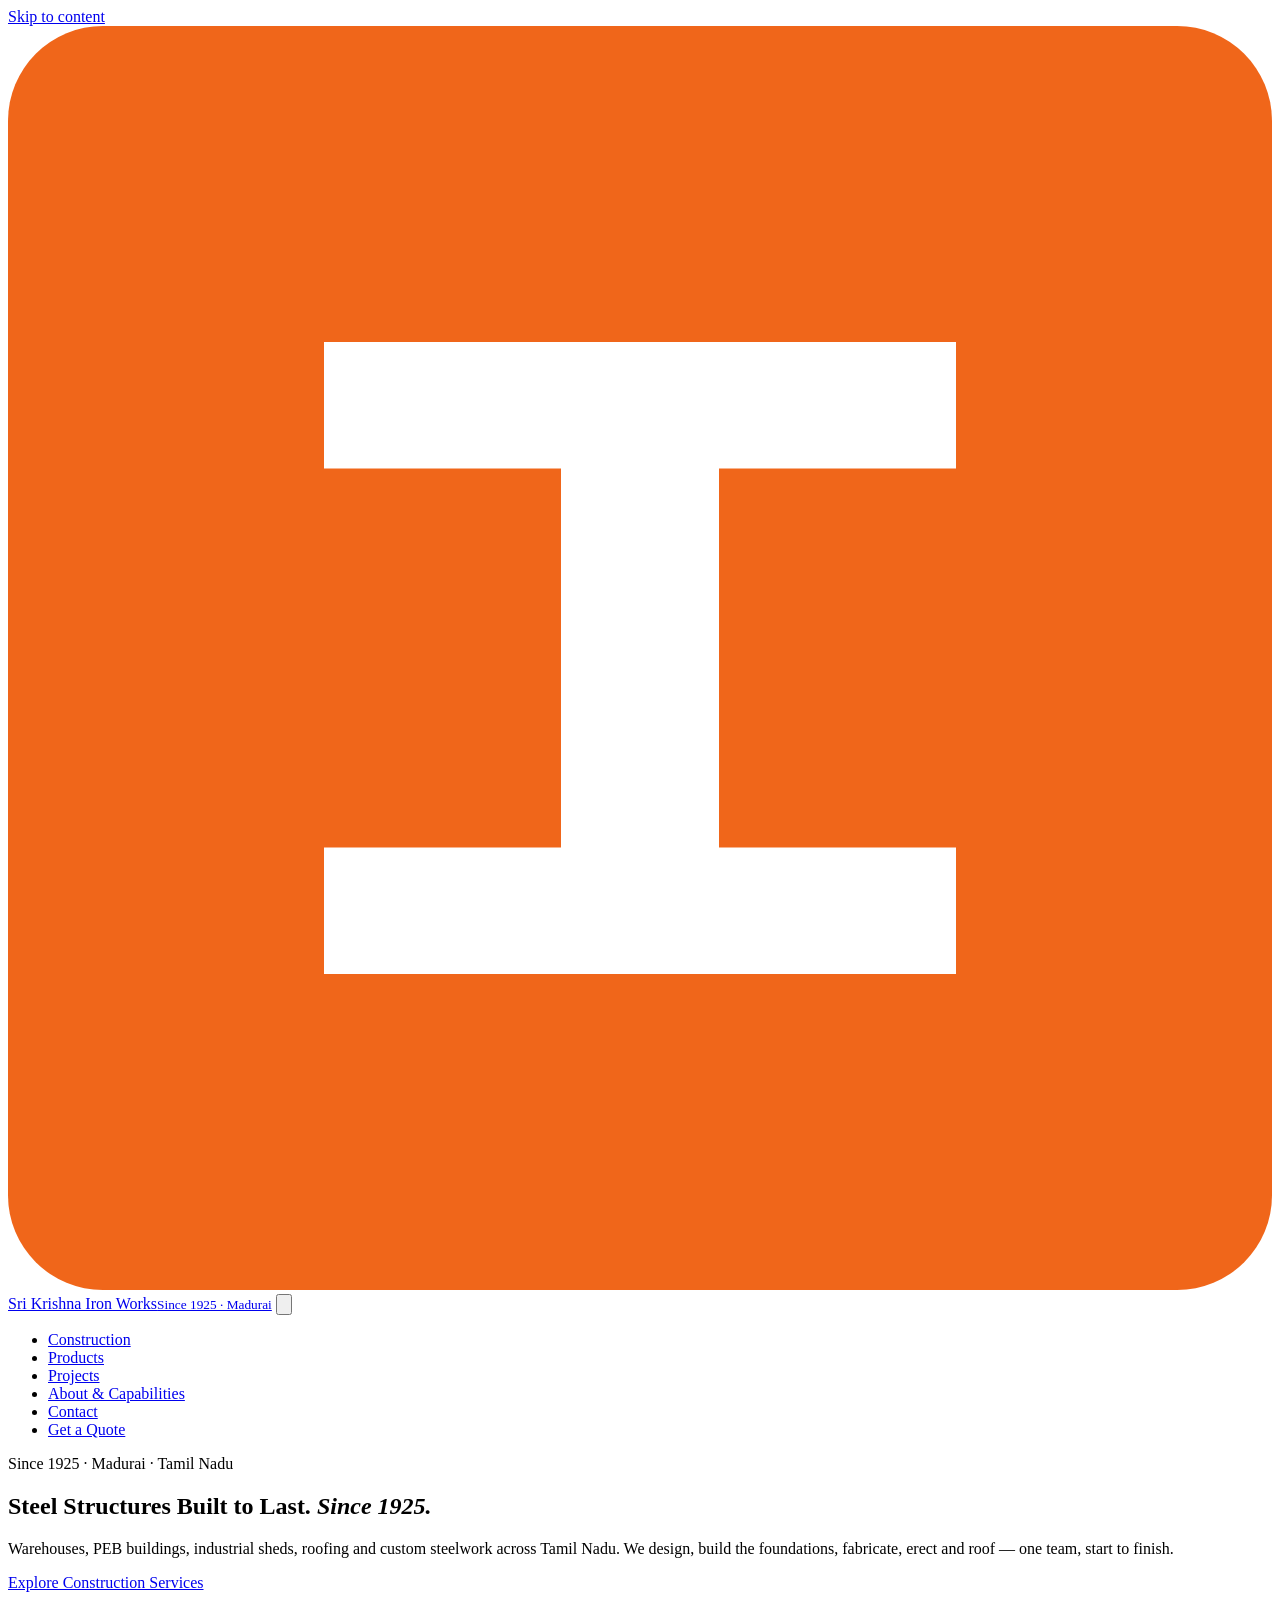
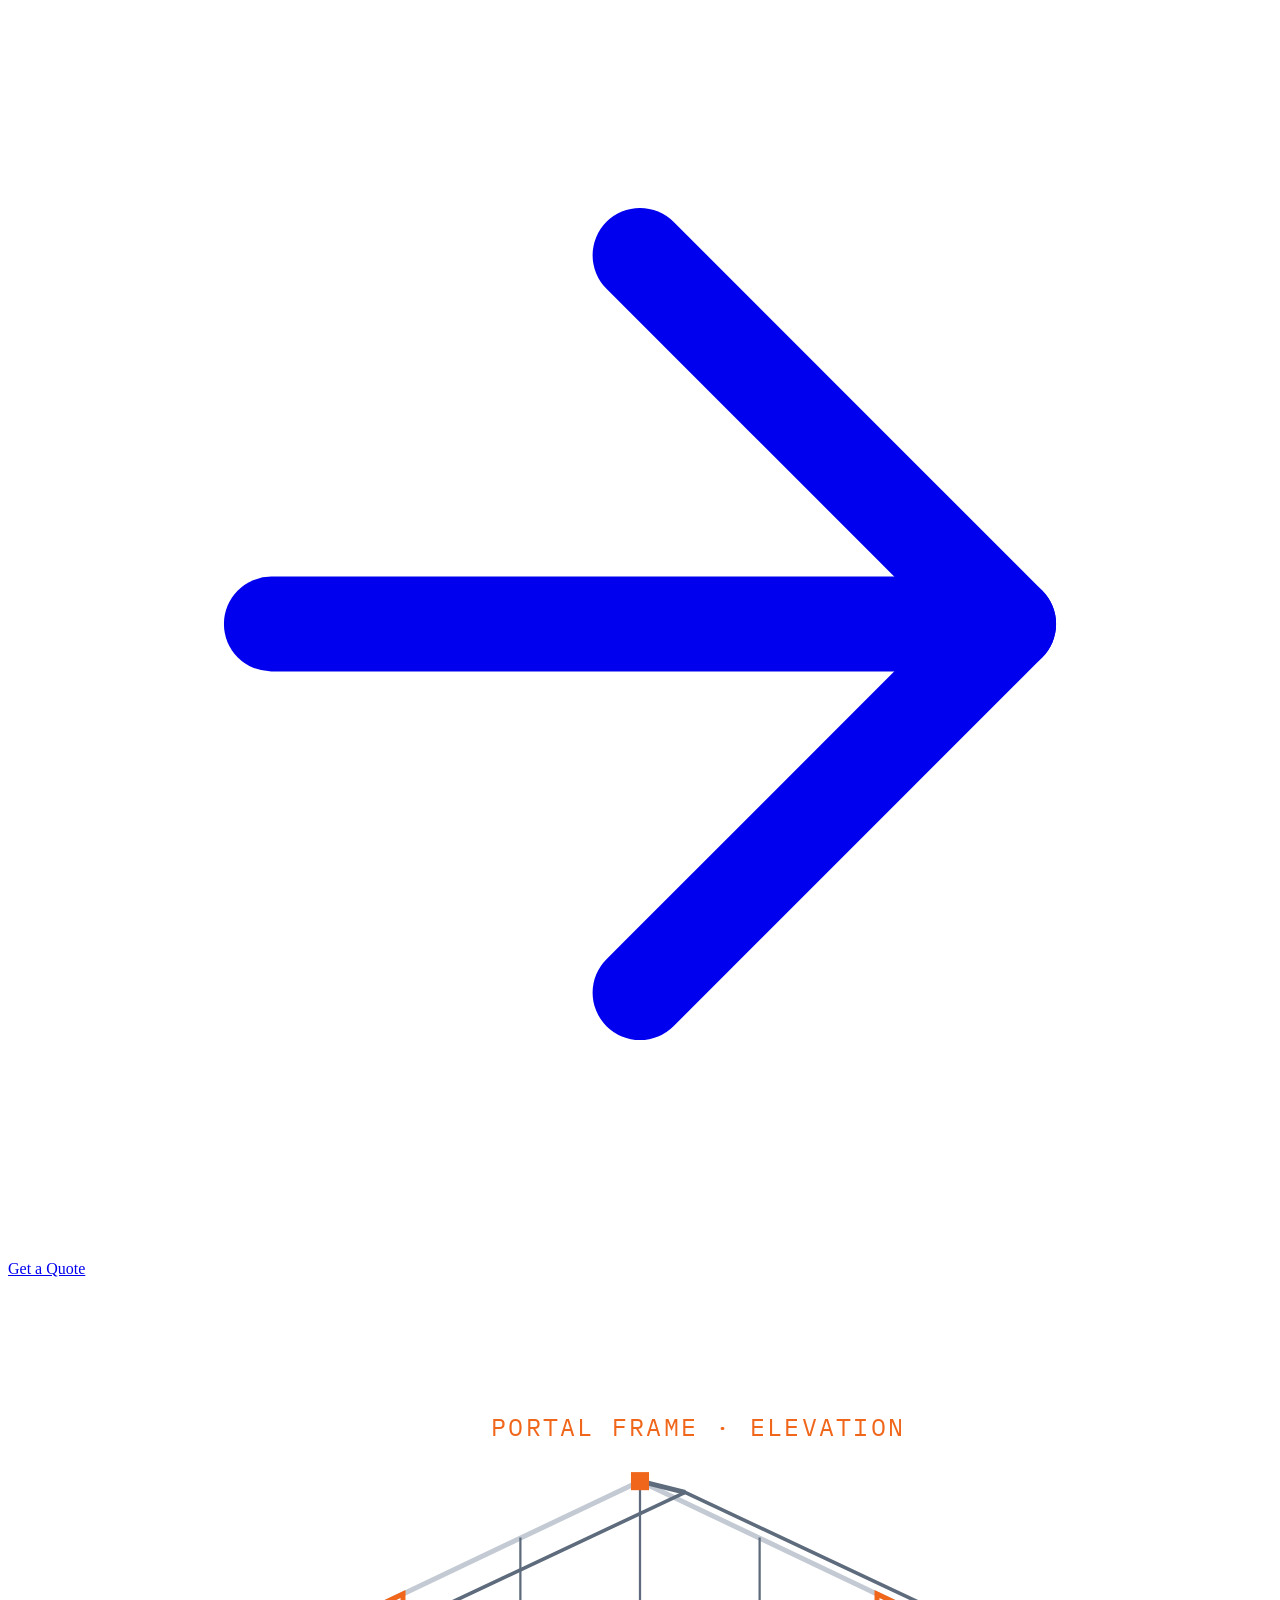
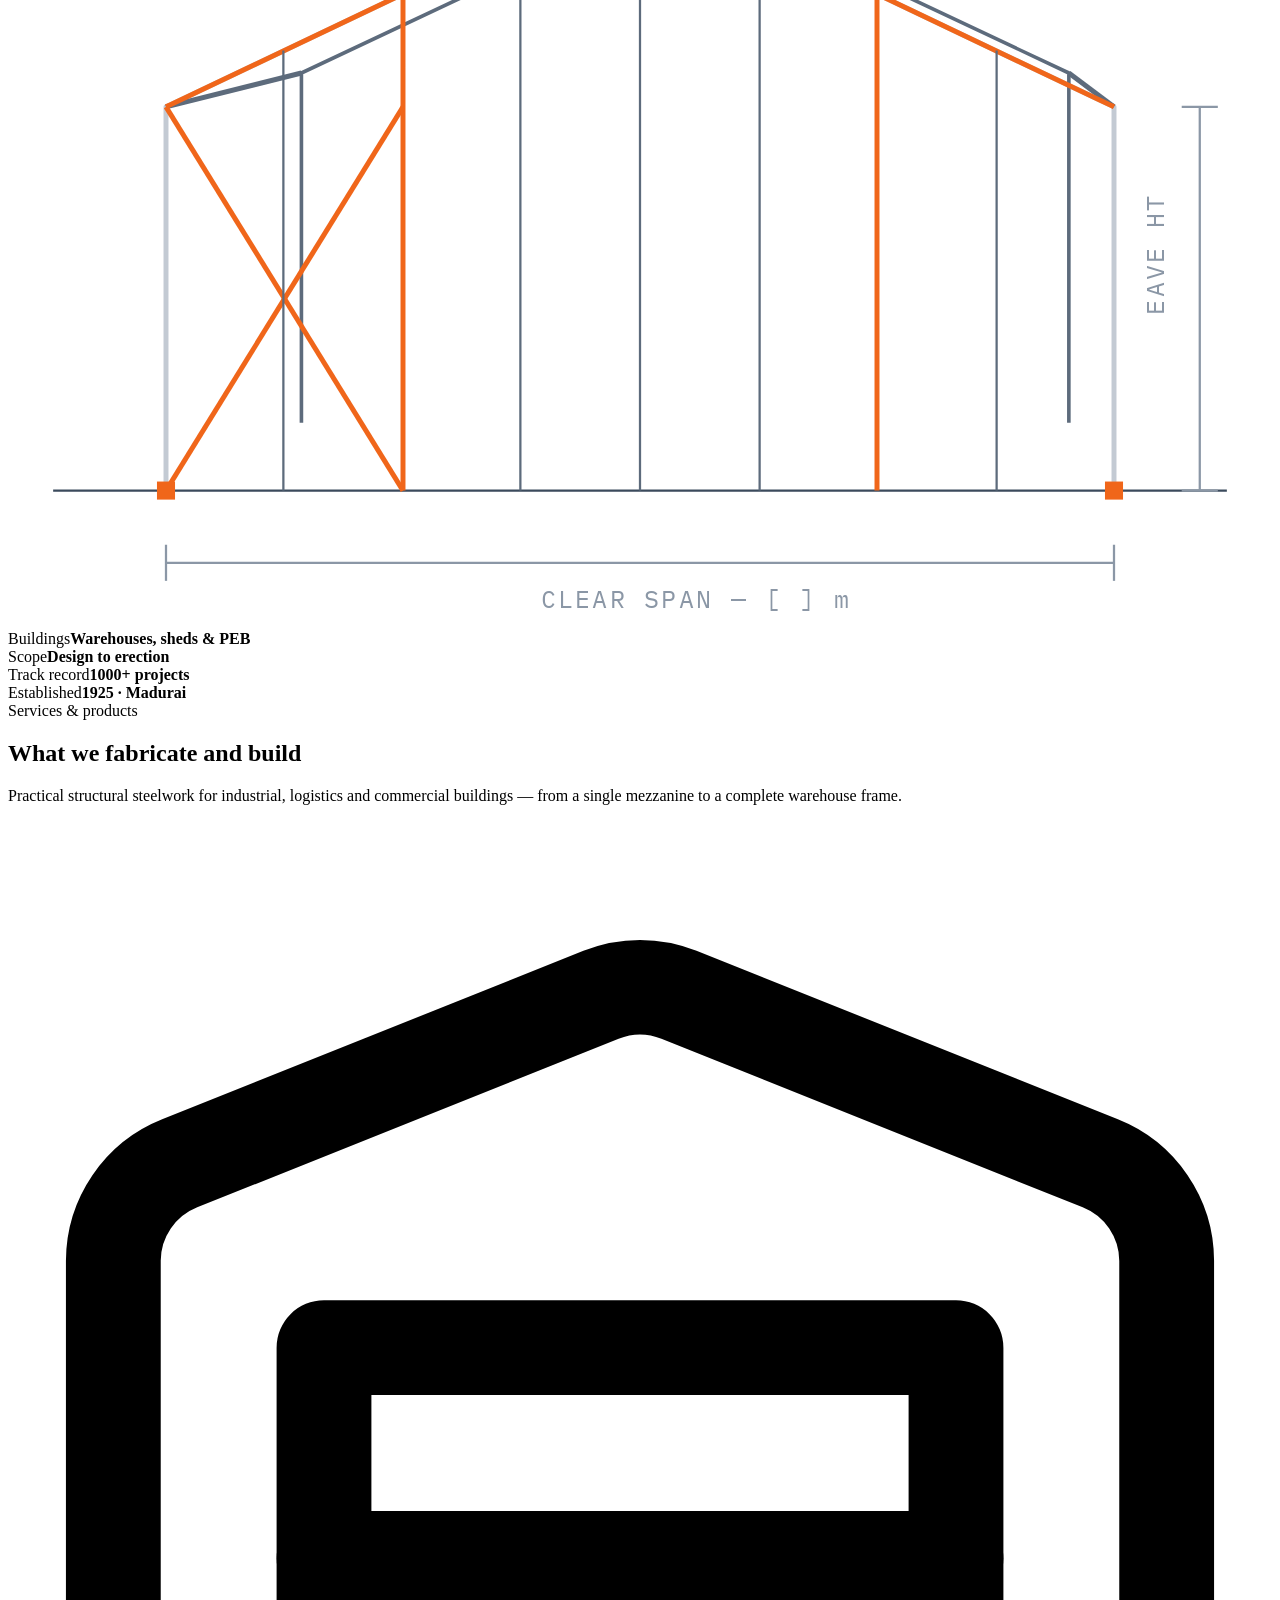
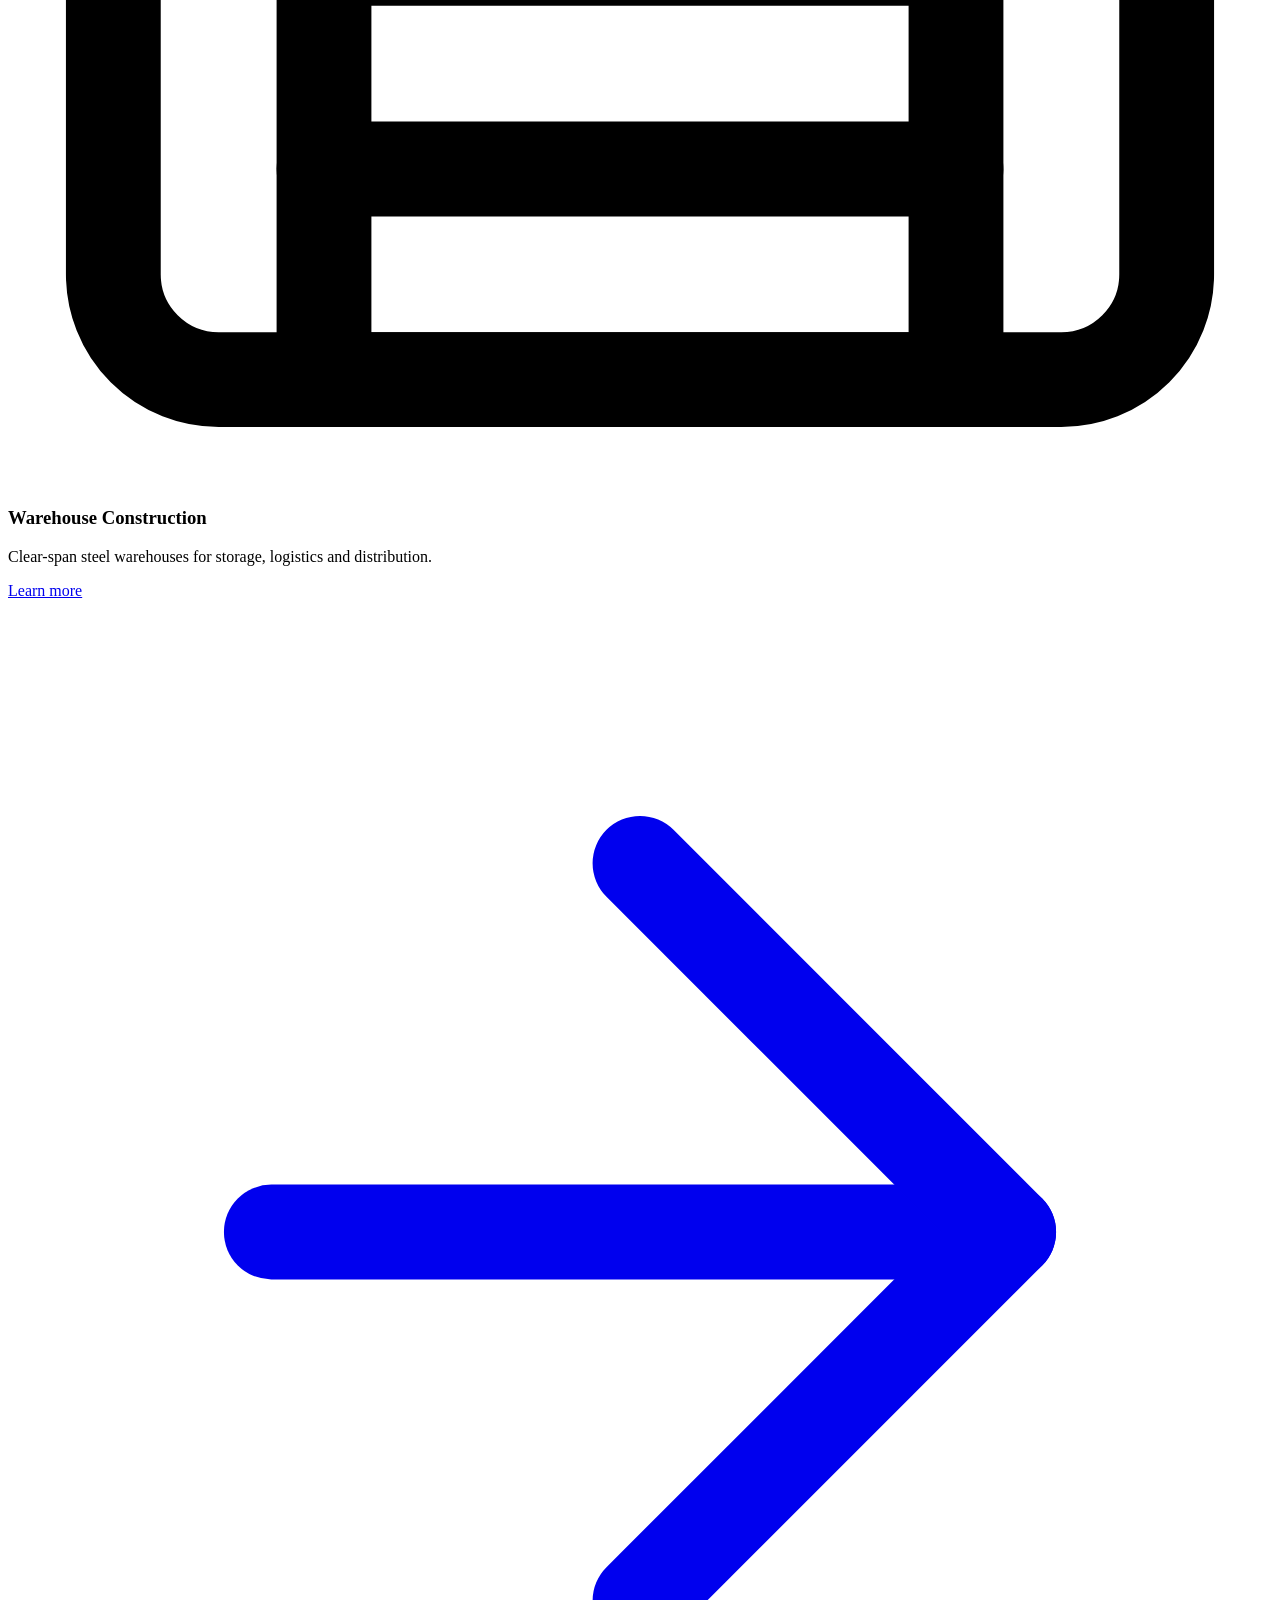
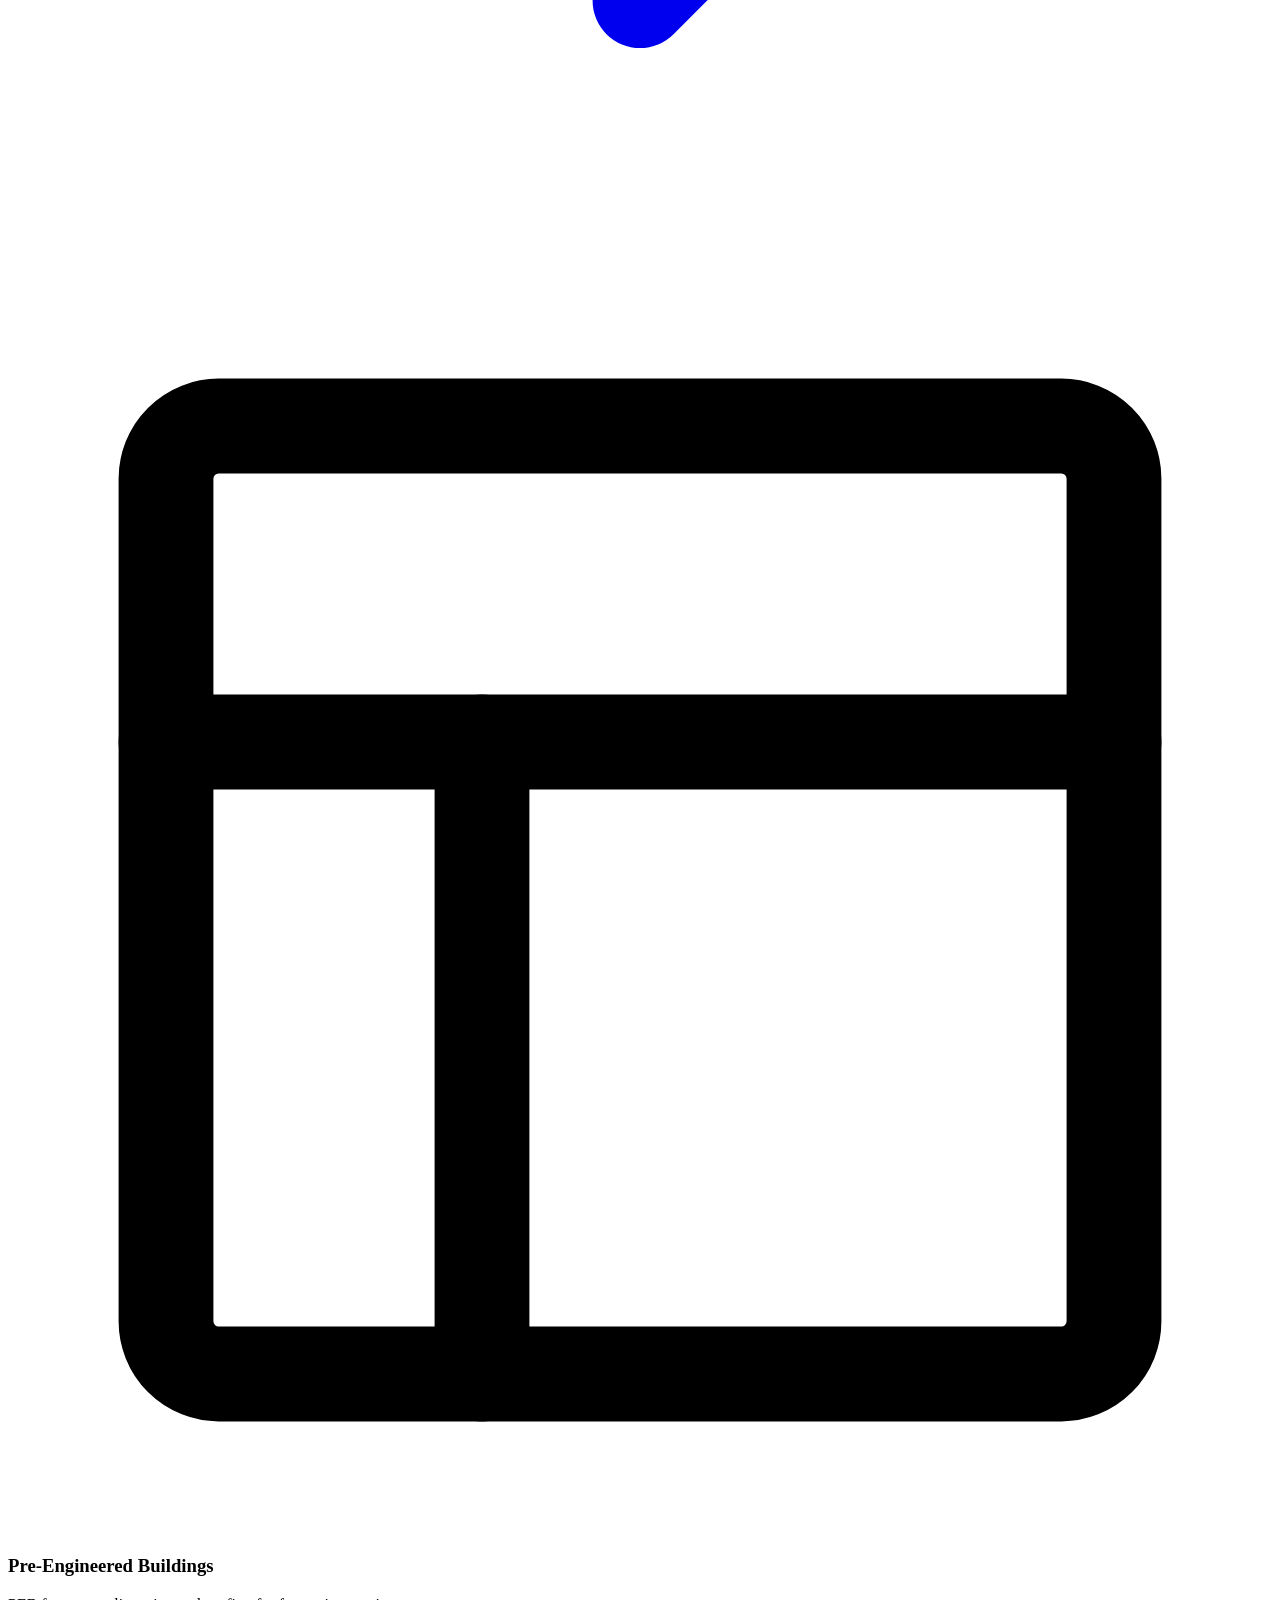
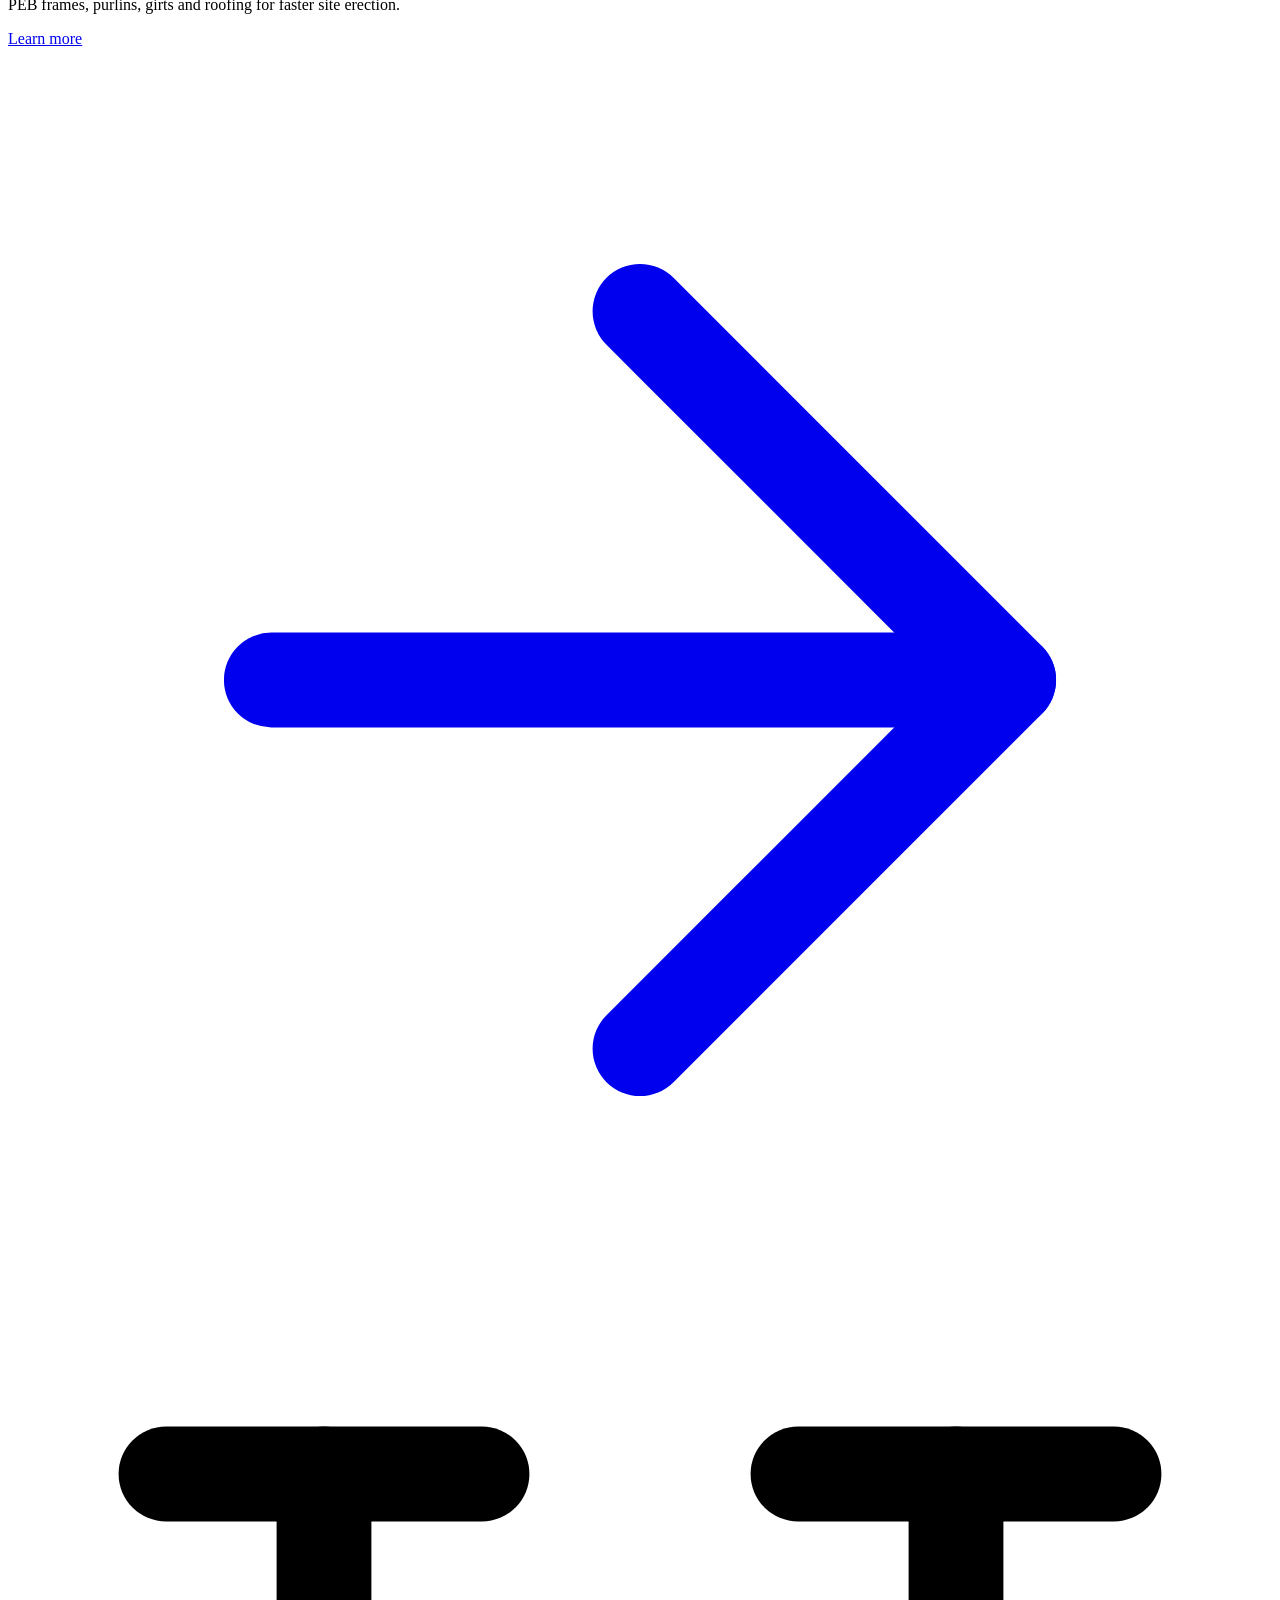
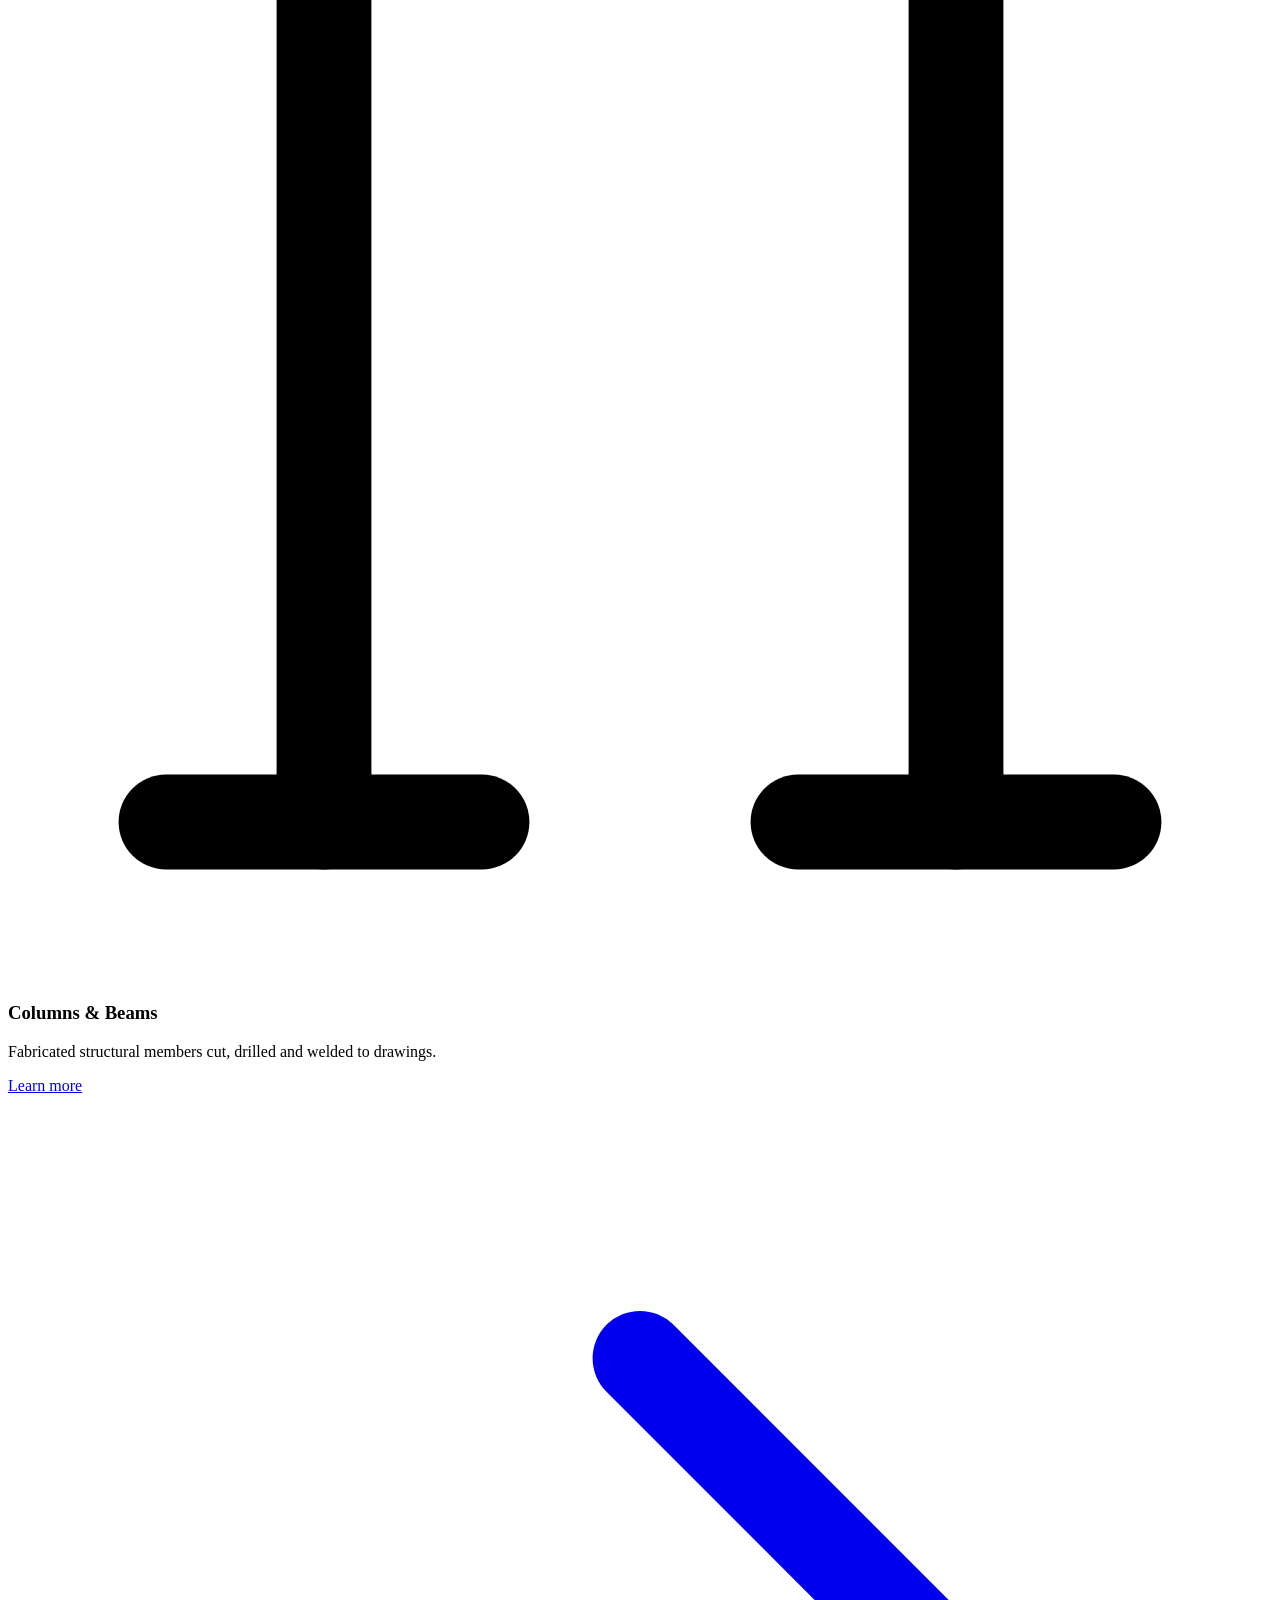
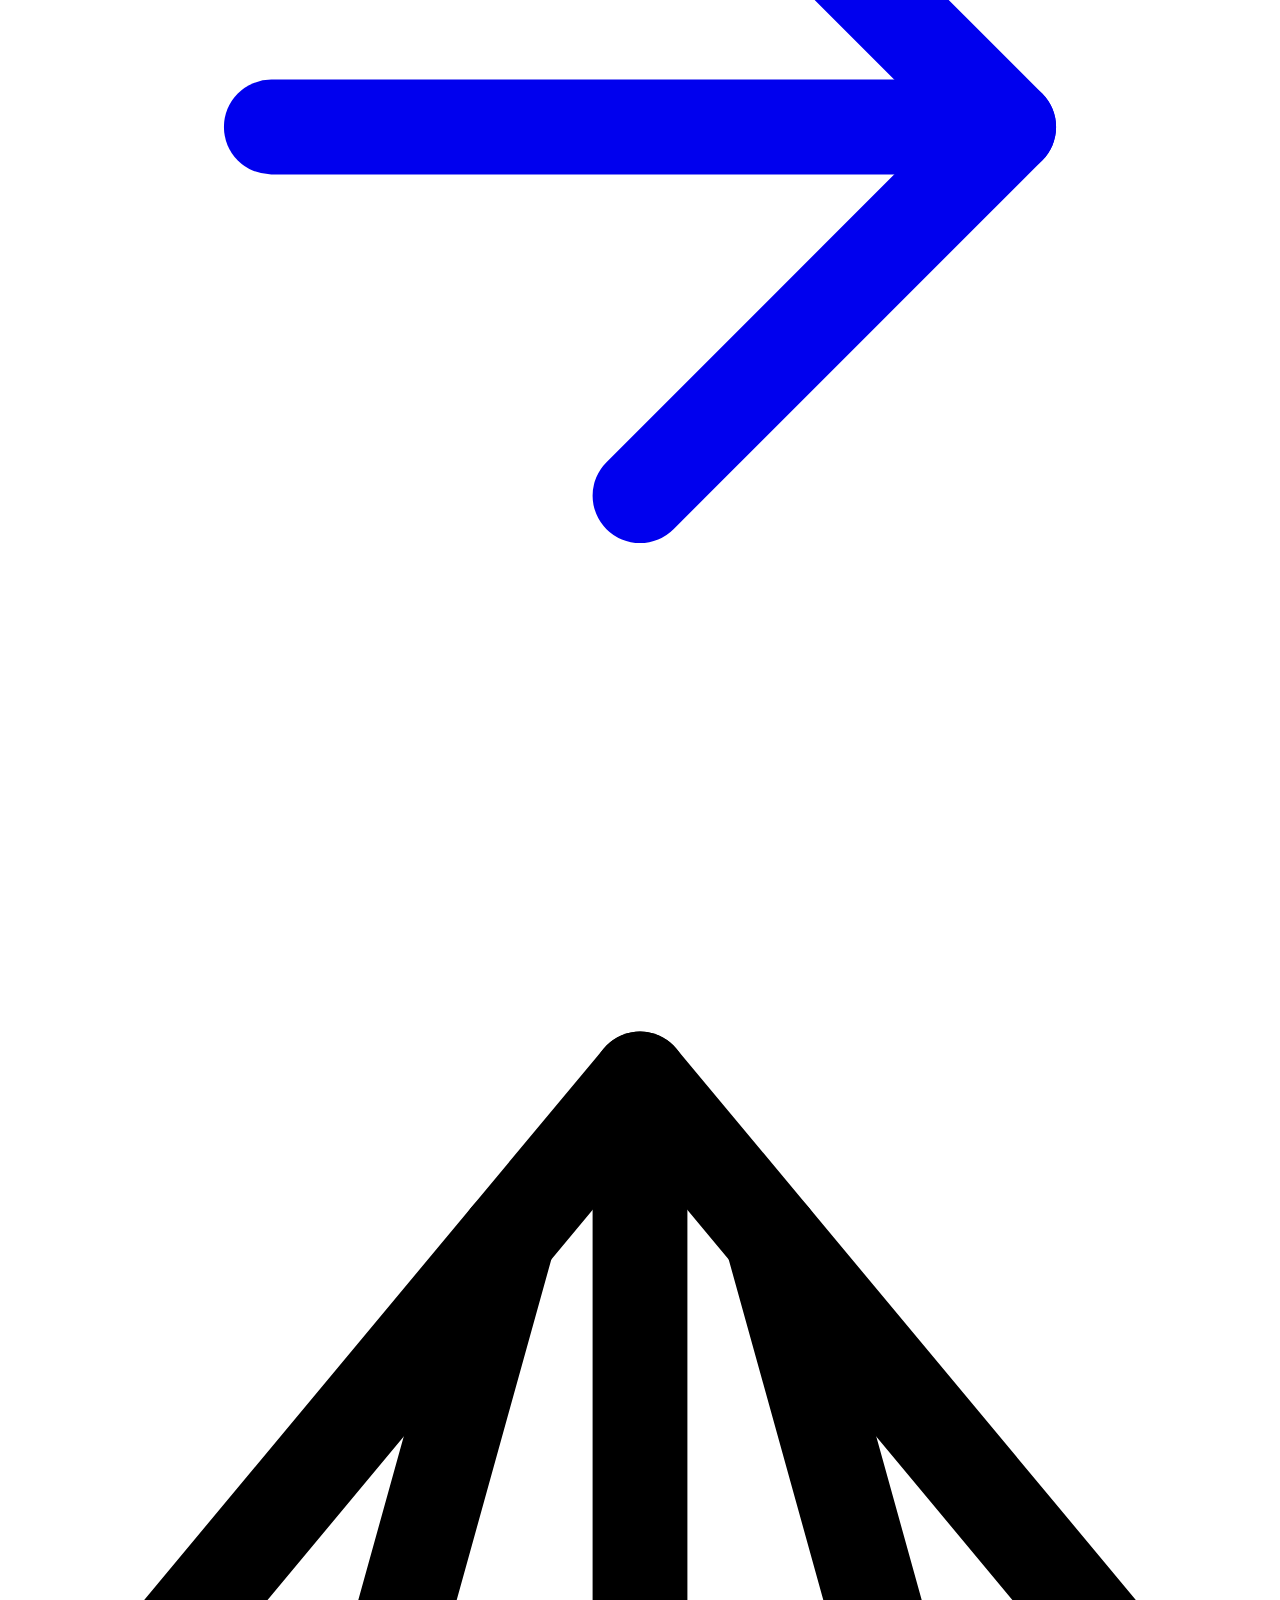
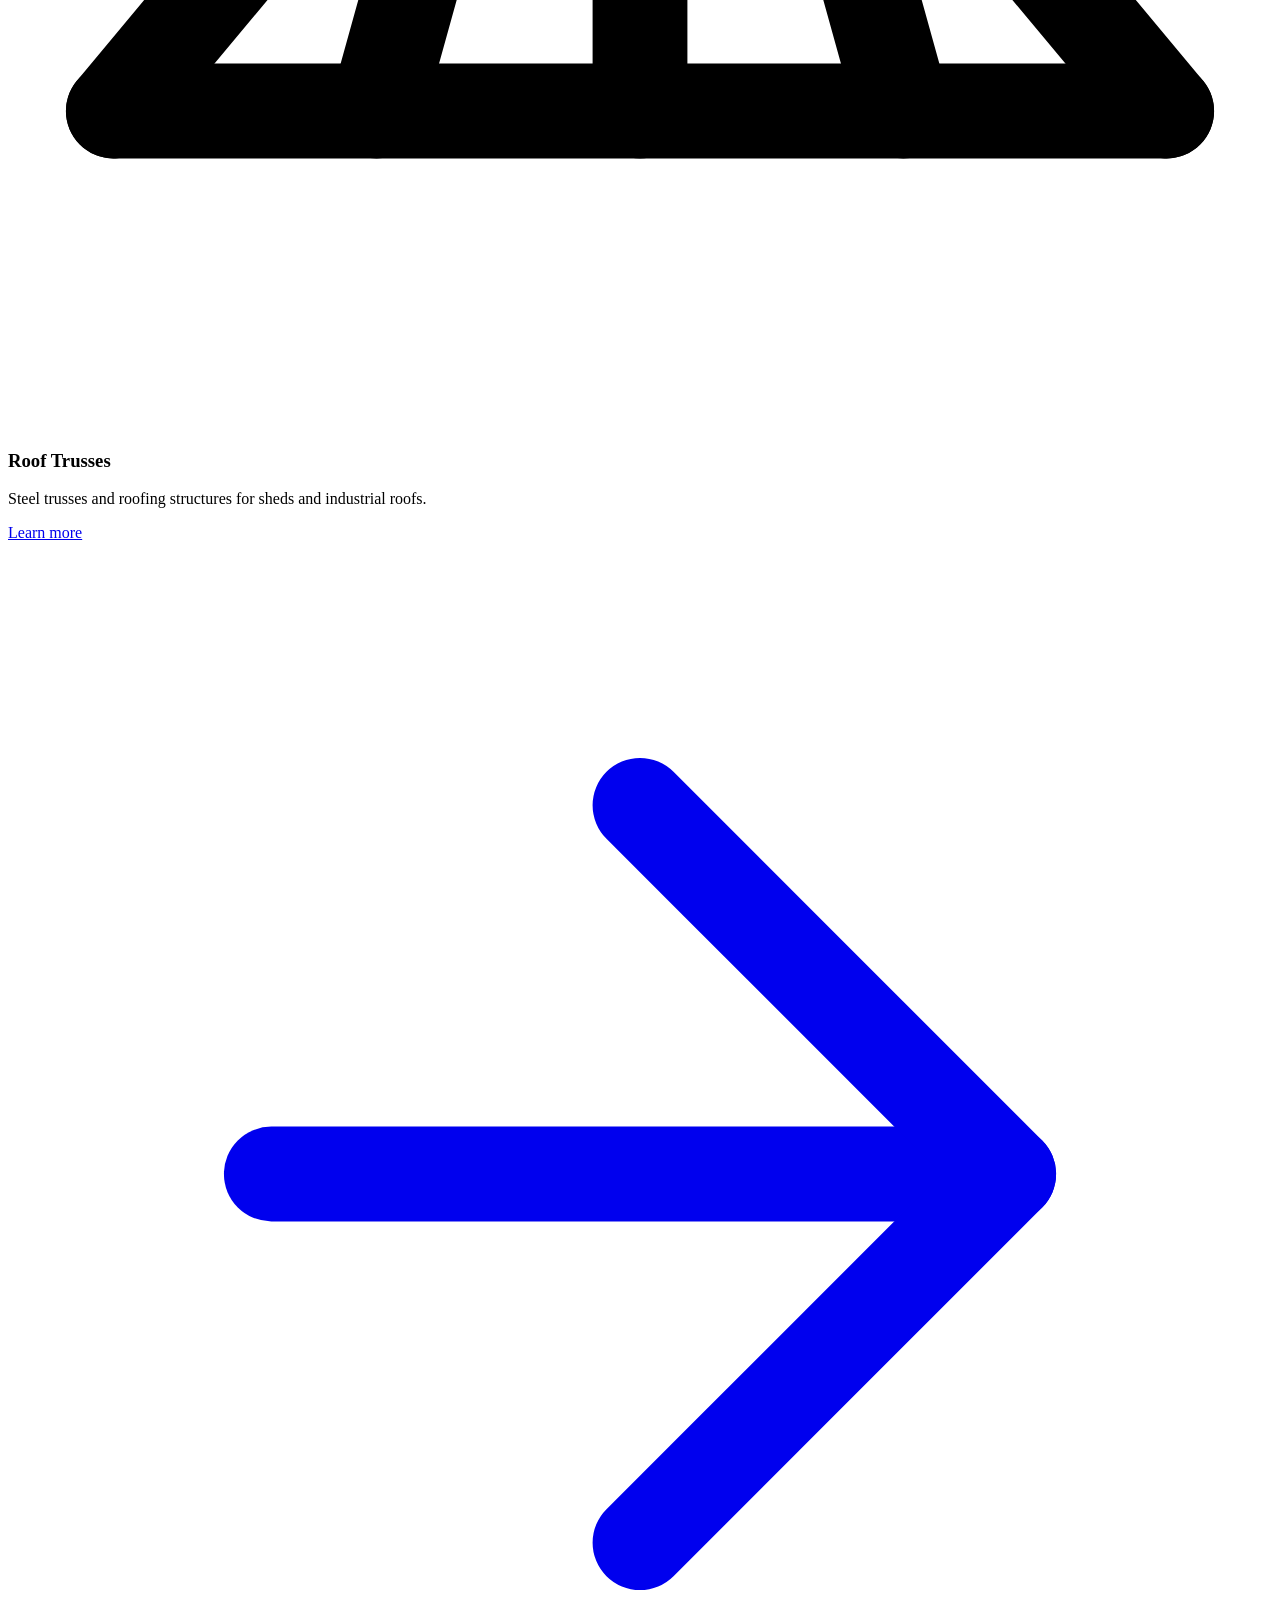
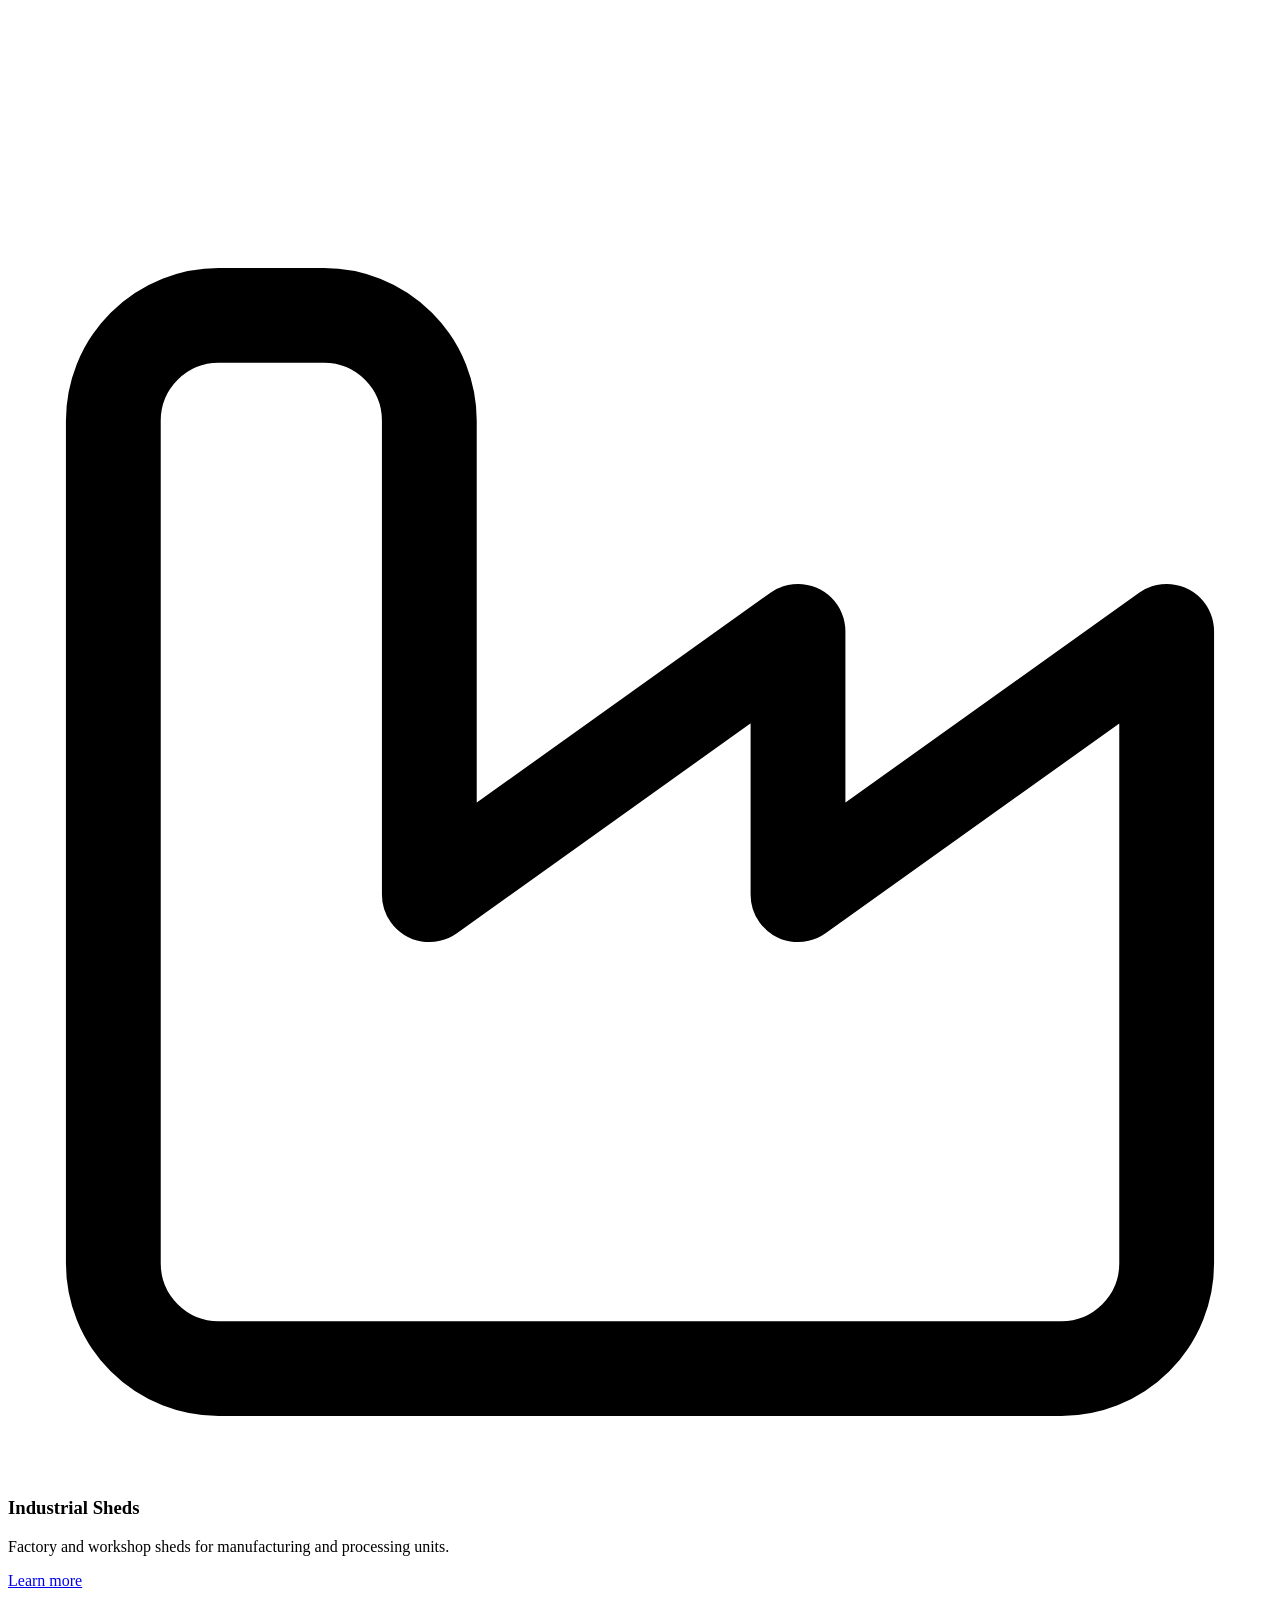
==== index.html @ b371f418 "feat: add Sri Krishna Iron Works website pages" ====
<!doctype html>
<html lang="en">
<head>
<meta charset="utf-8">
<meta name="viewport" content="width=device-width, initial-scale=1">
<title>Sri Krishna Iron Works | Steel Fabrication, Warehouse & PEB Construction in Madurai since 1925</title>
<meta name="description" content="Sri Krishna Iron Works, Madurai: warehouses, PEB buildings, industrial sheds, roofing, mezzanines and structural steel fabrication across Tamil Nadu since 1925. 1000+ projects.">
<link rel="canonical" href="https://www.srikrishnaironworks.com/">
<meta property="og:type" content="website">
<meta property="og:title" content="Sri Krishna Iron Works | Steel Fabrication, Warehouse & PEB Construction in Madurai since 1925">
<meta property="og:description" content="Sri Krishna Iron Works, Madurai: warehouses, PEB buildings, industrial sheds, roofing, mezzanines and structural steel fabrication across Tamil Nadu since 1925. 1000+ projects.">
<meta property="og:url" content="https://www.srikrishnaironworks.com/">
<meta property="og:image" content="https://www.srikrishnaironworks.com/img/og-image.jpg">
<meta name="twitter:card" content="summary_large_image">
<meta name="theme-color" content="#0a1420">
<link rel="icon" href="img/favicon.svg" type="image/svg+xml">
<link rel="preconnect" href="https://fonts.googleapis.com">
<link rel="preconnect" href="https://fonts.gstatic.com" crossorigin>
<link rel="stylesheet" href="https://fonts.googleapis.com/css2?family=Archivo:wght@700;800&family=IBM+Plex+Mono:wght@400;500&family=Inter:wght@400;500;600&display=swap">
<link rel="stylesheet" href="css/styles.css">
<script type="application/ld+json">{"@context": "https://schema.org", "@type": "GeneralContractor", "name": "Sri Krishna Iron Works", "description": "Structural steel fabrication, warehouse and industrial shed construction, pre-engineered buildings and drawing-based fabricated steel supply.", "url": "https://www.srikrishnaironworks.com", "telephone": "+91-9842140007", "email": "krishnasteelworks@yahoo.com", "foundingDate": "1925", "founder": [{"@type": "Person", "name": "Ram Kumar K K"}, {"@type": "Person", "name": "Raj Kumar K K"}, {"@type": "Person", "name": "Sanjay Kumar K K R"}], "address": {"@type": "PostalAddress", "streetAddress": "24, Rani Ponnammal Road, Keerathurai, Mahalipatti", "addressLocality": "Madurai", "addressRegion": "Tamil Nadu", "postalCode": "625001", "addressCountry": "IN"}, "hasMap": "https://www.google.com/maps/search/?api=1&query=Sri+Krishna+Iron+Works+24+Rani+Ponnammal+Road+Keerathurai+Madurai+625001", "areaServed": ["Madurai", "Chennai", "Tiruchirappalli", "Tirunelveli", "Sivakasi", "Dindigul", "Tamil Nadu", "India"]}</script>
</head>
<body>
<a class="skip-link" href="#main">Skip to content</a>
<header class="site-header">
  <nav class="container nav" aria-label="Main">
    <a class="brand" href="index.html" aria-label="Sri Krishna Iron Works home"><svg class="brand-mark" viewBox="0 0 40 40" aria-hidden="true"><rect width="40" height="40" rx="3" fill="#f0661a"/><path d="M10 10h20v4h-7.5v12H30v4H10v-4h7.5V14H10z" fill="#fff"/></svg><span class="brand-name">Sri Krishna Iron Works<small>Since 1925 · Madurai</small></span></a>
    <button class="menu-toggle" aria-expanded="false" aria-controls="nav-links" aria-label="Open menu"><svg viewBox="0 0 24 24" fill="none" stroke="currentColor" stroke-width="1.8" stroke-linecap="round" stroke-linejoin="round" aria-hidden="true"><path d="M4 6h16M4 12h16M4 18h16"/></svg></button>
    <ul class="nav-links" id="nav-links">
      <li><a href="construction.html">Construction</a></li><li><a href="products.html">Products</a></li><li><a href="projects.html">Projects</a></li><li><a href="about.html">About & Capabilities</a></li><li><a href="contact.html">Contact</a></li>
      <li class="nav-cta-item"><a class="btn btn-primary nav-cta" href="contact.html">Get a Quote</a></li>
    </ul>
  </nav>
</header>
<main id="main">

<section class="hero">
  <div class="container hero-grid">
    <div>
      <div class="eyebrow">Since 1925 · Madurai · Tamil Nadu</div>
      <h1>Steel Structures Built to Last. <em>Since 1925.</em></h1>
      <p class="lead">Warehouses, PEB buildings, industrial sheds, roofing and custom steelwork across Tamil Nadu. We design, build the foundations, fabricate, erect and roof — one team, start to finish.</p>
      <div class="btn-row">
        <a class="btn btn-primary" href="construction.html">Explore Construction Services <svg viewBox="0 0 24 24" fill="none" stroke="currentColor" stroke-width="1.8" stroke-linecap="round" stroke-linejoin="round" aria-hidden="true"><path d="M5 12h14"/><path d="m12 5 7 7-7 7"/></svg></a>
        <a class="btn btn-ghost" href="contact.html">Get a Quote</a>
      </div>
    </div>
    <div class="hero-art"><svg viewBox="0 0 560 420" fill="none" class="draw" role="img" aria-label="Line drawing of a steel portal-frame warehouse structure">
  <g stroke="#3b4a5c" stroke-width="1">
    <line x1="20" y1="360" x2="540" y2="360"/>
  </g>
  <g stroke="#c3cad3" stroke-width="2.2" stroke-linejoin="round">
    <polyline points="70,360 70,190 280,90 490,190 490,360"/>
    <polyline class="d2" points="130,330 130,175 300,95 470,175 470,330" stroke="#5d6b7c" stroke-width="1.6"/>
    <line class="d2" x1="70" y1="190" x2="130" y2="175" stroke="#5d6b7c"/>
    <line class="d2" x1="280" y1="90" x2="300" y2="95" stroke="#5d6b7c"/>
    <line class="d2" x1="490" y1="190" x2="470" y2="175" stroke="#5d6b7c"/>
  </g>
  <g stroke="#f0661a" stroke-width="2.2">
    <polyline class="d3" points="70,190 175,140 175,360"/>
    <polyline class="d3" points="490,190 385,140 385,360"/>
    <line class="d3" x1="70" y1="190" x2="175" y2="360"/>
    <line class="d3" x1="175" y1="190" x2="70" y2="360"/>
  </g>
  <g stroke="#5d6b7c" stroke-width="1">
    <line class="d3" x1="122" y1="165" x2="122" y2="360"/>
    <line class="d3" x1="227" y1="115" x2="227" y2="360"/>
    <line class="d3" x1="280" y1="90" x2="280" y2="360"/>
    <line class="d3" x1="333" y1="115" x2="333" y2="360"/>
    <line class="d3" x1="438" y1="165" x2="438" y2="360"/>
  </g>
  <g stroke="#8b97a6" stroke-width="1">
    <line x1="70" y1="392" x2="490" y2="392"/>
    <line x1="70" y1="384" x2="70" y2="400"/>
    <line x1="490" y1="384" x2="490" y2="400"/>
    <line x1="528" y1="190" x2="528" y2="360"/>
    <line x1="520" y1="190" x2="536" y2="190"/>
    <line x1="520" y1="360" x2="536" y2="360"/>
  </g>
  <g fill="#8b97a6" font-family="IBM Plex Mono, monospace" font-size="11" letter-spacing="1">
    <text x="236" y="412">CLEAR SPAN — [ ] m</text>
    <text x="512" y="282" transform="rotate(-90 512 282)">EAVE HT</text>
    <text x="214" y="70" fill="#f0661a">PORTAL FRAME · ELEVATION</text>
  </g>
  <g fill="#f0661a">
    <rect x="66" y="356" width="8" height="8"/><rect x="486" y="356" width="8" height="8"/><rect x="276" y="86" width="8" height="8"/>
  </g>
</svg></div>
  </div>
  <div class="container">
    <div class="hero-meta">
      <div>Buildings<strong>Warehouses, sheds &amp; PEB</strong></div>
      <div>Scope<strong>Design to erection</strong></div>
      <div>Track record<strong>1000+ projects</strong></div>
      <div>Established<strong>1925 · Madurai</strong></div>
    </div>
  </div>
</section>

<section class="section alt" aria-labelledby="svc-h">
  <div class="container">
    <div class="section-head reveal">
      <div><div class="eyebrow">Services &amp; products</div><h2 id="svc-h">What we fabricate and build</h2></div>
      <p>Practical structural steelwork for industrial, logistics and commercial buildings — from a single mezzanine to a complete warehouse frame.</p>
    </div>
    <div class="grid grid-4">
      <article class="card reveal"><div class="icon"><svg viewBox="0 0 24 24" fill="none" stroke="currentColor" stroke-width="1.8" stroke-linecap="round" stroke-linejoin="round" aria-hidden="true"><path d="M22 8.35V20a2 2 0 0 1-2 2H4a2 2 0 0 1-2-2V8.35A2 2 0 0 1 3.26 6.5l8-3.2a2 2 0 0 1 1.48 0l8 3.2A2 2 0 0 1 22 8.35Z"/><path d="M6 18h12"/><path d="M6 14h12"/><rect x="6" y="10" width="12" height="12"/></svg></div><h3>Warehouse Construction</h3><p>Clear-span steel warehouses for storage, logistics and distribution.</p><a class="more" href="construction.html#warehouse">Learn more <svg viewBox="0 0 24 24" fill="none" stroke="currentColor" stroke-width="1.8" stroke-linecap="round" stroke-linejoin="round" aria-hidden="true"><path d="M5 12h14"/><path d="m12 5 7 7-7 7"/></svg></a></article>
      <article class="card reveal"><div class="icon"><svg viewBox="0 0 24 24" fill="none" stroke="currentColor" stroke-width="1.8" stroke-linecap="round" stroke-linejoin="round" aria-hidden="true"><rect width="18" height="18" x="3" y="3" rx="1"/><path d="M3 9h18"/><path d="M9 21V9"/></svg></div><h3>Pre-Engineered Buildings</h3><p>PEB frames, purlins, girts and roofing for faster site erection.</p><a class="more" href="construction.html#peb">Learn more <svg viewBox="0 0 24 24" fill="none" stroke="currentColor" stroke-width="1.8" stroke-linecap="round" stroke-linejoin="round" aria-hidden="true"><path d="M5 12h14"/><path d="m12 5 7 7-7 7"/></svg></a></article>
      <article class="card reveal"><div class="icon"><svg viewBox="0 0 24 24" fill="none" stroke="currentColor" stroke-width="1.8" stroke-linecap="round" stroke-linejoin="round" aria-hidden="true"><path d="M6 3v18"/><path d="M18 3v18"/><path d="M3 3h6"/><path d="M15 3h6"/><path d="M3 21h6"/><path d="M15 21h6"/></svg></div><h3>Columns &amp; Beams</h3><p>Fabricated structural members cut, drilled and welded to drawings.</p><a class="more" href="products.html#beams">Learn more <svg viewBox="0 0 24 24" fill="none" stroke="currentColor" stroke-width="1.8" stroke-linecap="round" stroke-linejoin="round" aria-hidden="true"><path d="M5 12h14"/><path d="m12 5 7 7-7 7"/></svg></a></article>
      <article class="card reveal"><div class="icon"><svg viewBox="0 0 24 24" fill="none" stroke="currentColor" stroke-width="1.8" stroke-linecap="round" stroke-linejoin="round" aria-hidden="true"><path d="M2 18h20"/><path d="M2 18 12 6l10 12"/><path d="m7 18 2.5-9"/><path d="m17 18-2.5-9"/><path d="M12 6v12"/></svg></div><h3>Roof Trusses</h3><p>Steel trusses and roofing structures for sheds and industrial roofs.</p><a class="more" href="products.html#trusses">Learn more <svg viewBox="0 0 24 24" fill="none" stroke="currentColor" stroke-width="1.8" stroke-linecap="round" stroke-linejoin="round" aria-hidden="true"><path d="M5 12h14"/><path d="m12 5 7 7-7 7"/></svg></a></article>
      <article class="card reveal"><div class="icon"><svg viewBox="0 0 24 24" fill="none" stroke="currentColor" stroke-width="1.8" stroke-linecap="round" stroke-linejoin="round" aria-hidden="true"><path d="M2 20a2 2 0 0 0 2 2h16a2 2 0 0 0 2-2V8l-7 5V8l-7 5V4a2 2 0 0 0-2-2H4a2 2 0 0 0-2 2Z"/></svg></div><h3>Industrial Sheds</h3><p>Factory and workshop sheds for manufacturing and processing units.</p><a class="more" href="construction.html#sheds">Learn more <svg viewBox="0 0 24 24" fill="none" stroke="currentColor" stroke-width="1.8" stroke-linecap="round" stroke-linejoin="round" aria-hidden="true"><path d="M5 12h14"/><path d="m12 5 7 7-7 7"/></svg></a></article>
      <article class="card reveal"><div class="icon"><svg viewBox="0 0 24 24" fill="none" stroke="currentColor" stroke-width="1.8" stroke-linecap="round" stroke-linejoin="round" aria-hidden="true"><path d="m12 2 10 5-10 5L2 7l10-5Z"/><path d="m2 17 10 5 10-5"/><path d="m2 12 10 5 10-5"/></svg></div><h3>Mezzanine Floors</h3><p>Steel mezzanines that add usable floor area inside existing buildings.</p><a class="more" href="construction.html#mezzanine">Learn more <svg viewBox="0 0 24 24" fill="none" stroke="currentColor" stroke-width="1.8" stroke-linecap="round" stroke-linejoin="round" aria-hidden="true"><path d="M5 12h14"/><path d="m12 5 7 7-7 7"/></svg></a></article>
      <article class="card reveal"><div class="icon"><svg viewBox="0 0 24 24" fill="none" stroke="currentColor" stroke-width="1.8" stroke-linecap="round" stroke-linejoin="round" aria-hidden="true"><path d="M3 21h4v-4h4v-4h4V9h4V5h2"/></svg></div><h3>Platforms &amp; Staircases</h3><p>Access platforms, walkways, staircases and handrails.</p><a class="more" href="products.html#stairs">Learn more <svg viewBox="0 0 24 24" fill="none" stroke="currentColor" stroke-width="1.8" stroke-linecap="round" stroke-linejoin="round" aria-hidden="true"><path d="M5 12h14"/><path d="m12 5 7 7-7 7"/></svg></a></article>
      <article class="card reveal"><div class="icon"><svg viewBox="0 0 24 24" fill="none" stroke="currentColor" stroke-width="1.8" stroke-linecap="round" stroke-linejoin="round" aria-hidden="true"><path d="M14.7 6.3a1 1 0 0 0 0 1.4l1.6 1.6a1 1 0 0 0 1.4 0l3.77-3.77a6 6 0 0 1-7.94 7.94l-6.91 6.91a2.12 2.12 0 0 1-3-3l6.91-6.91a6 6 0 0 1 7.94-7.94l-3.76 3.76z"/></svg></div><h3>Canopies &amp; Custom Work</h3><p>Steel canopies for campuses, entrances and parking, plus special structures.</p><a class="more" href="construction.html#custom">Learn more <svg viewBox="0 0 24 24" fill="none" stroke="currentColor" stroke-width="1.8" stroke-linecap="round" stroke-linejoin="round" aria-hidden="true"><path d="M5 12h14"/><path d="m12 5 7 7-7 7"/></svg></a></article>
    </div>
  </div>
</section>

<section class="section dark" aria-labelledby="cap-h">
  <div class="container split">
    <div class="reveal">
      <div class="eyebrow">Manufacturing capability</div>
      <h2 id="cap-h">A fabrication workshop built around drawings, fit-up and accuracy.</h2>
      <p class="lead">Every component starts from an approved drawing and is checked before it leaves the workshop.</p>
      <ul class="checklist">
        <li><svg viewBox="0 0 24 24" fill="none" stroke="currentColor" stroke-width="1.8" stroke-linecap="round" stroke-linejoin="round" aria-hidden="true"><path d="M21.3 15.3a2.4 2.4 0 0 1 0 3.4l-2.6 2.6a2.4 2.4 0 0 1-3.4 0L2.7 8.7a2.41 2.41 0 0 1 0-3.4l2.6-2.6a2.41 2.41 0 0 1 3.4 0Z"/><path d="m14.5 12.5 2-2"/><path d="m11.5 9.5 2-2"/><path d="m8.5 6.5 2-2"/><path d="m17.5 15.5 2-2"/></svg><div><strong>Fabrication from shop drawings</strong><span>Members fabricated to customer-approved general arrangement and shop drawings.</span></div></li>
        <li><svg viewBox="0 0 24 24" fill="none" stroke="currentColor" stroke-width="1.8" stroke-linecap="round" stroke-linejoin="round" aria-hidden="true"><path d="M8.5 14.5A2.5 2.5 0 0 0 11 12c0-1.38-.5-2-1-3-1.072-2.143-.224-4.054 2-6 .5 2.5 2 4.9 4 6.5 2 1.6 3 3.5 3 5.5a7 7 0 1 1-14 0c0-1.153.433-2.294 1-3a2.5 2.5 0 0 0 2.5 2.5z"/></svg><div><strong>Cutting, drilling &amp; welding</strong><span>Plate and section preparation, hole drilling, and welded built-up members.</span></div></li>
        <li><svg viewBox="0 0 24 24" fill="none" stroke="currentColor" stroke-width="1.8" stroke-linecap="round" stroke-linejoin="round" aria-hidden="true"><path d="M12 2l8.66 5v10L12 22l-8.66-5V7z"/><circle cx="12" cy="12" r="4"/></svg><div><strong>Bolted connections &amp; trial fit-up</strong><span>Connection plates and bolt holes prepared for straightforward site assembly.</span></div></li>
        <li><svg viewBox="0 0 24 24" fill="none" stroke="currentColor" stroke-width="1.8" stroke-linecap="round" stroke-linejoin="round" aria-hidden="true"><circle cx="11" cy="11" r="8"/><path d="m21 21-4.3-4.3"/></svg><div><strong>Dimensional inspection</strong><span>Key dimensions checked against drawings before finishing and dispatch.</span></div></li>
      </ul>
      <a class="btn btn-ghost" href="about.html#capabilities">View workshop capabilities <svg viewBox="0 0 24 24" fill="none" stroke="currentColor" stroke-width="1.8" stroke-linecap="round" stroke-linejoin="round" aria-hidden="true"><path d="M5 12h14"/><path d="m12 5 7 7-7 7"/></svg></a>
    </div>
    <div class="reveal"><img class="img-real tall" src="img/stock/welder-steel-beam.jpg" alt="Welder joining a structural steel member" loading="lazy" width="1200" height="900"></div>
  </div>
</section>

<section class="section" aria-labelledby="proj-h">
  <div class="container">
    <div class="section-head reveal">
      <div><div class="eyebrow">Featured projects</div><h2 id="proj-h">Recent work</h2></div>
      <p>A selection of steel structures we have fabricated and built. <a href="projects.html">See all projects →</a></p>
    </div>
    <div class="grid grid-3" id="featured-projects"></div>
  </div>
</section>

<section class="section dark alt" aria-labelledby="proc-h">
  <div class="container">
    <div class="section-head reveal">
      <div><div class="eyebrow">Our process</div><h2 id="proc-h">From drawing to finished structure</h2></div>
      <p>A clear, documented sequence so you always know what has been agreed and what happens next.</p>
    </div>
    <div class="steps reveal">
      <div class="step"><h3>Enquiry &amp; drawings</h3><p>Share your requirement, drawings, BOQ or site details.</p></div>
      <div class="step"><h3>Technical review</h3><p>We check scope, materials and manufacturability.</p></div>
      <div class="step"><h3>Quotation</h3><p>Itemised quote with scope, exclusions and timeline.</p></div>
      <div class="step"><h3>Fabrication</h3><p>Cutting, drilling, welding and assembly to approved drawings.</p></div>
      <div class="step"><h3>Inspection &amp; finish</h3><p>Dimensional checks, surface preparation and coating.</p></div>
      <div class="step"><h3>Erection &amp; handover</h3><p>Erection, roofing and handover by our own site team.</p></div>
    </div>
  </div>
</section>

<section class="section" aria-labelledby="why-h">
  <div class="container split top">
    <div class="reveal">
      <div class="eyebrow">Why work with us</div>
      <h2 id="why-h">Practical engineering. Straight answers. Work you can inspect.</h2>
      <p class="lead">We have been a fabrication business since 1925. That means honest timelines, clear scope, and components that fit on site.</p>
    </div>
    <div class="grid grid-2 reveal">
      <div class="card"><div class="num">01</div><h3>A century of ironwork</h3><p>Working with iron and steel in Madurai since 1925, with 1000+ projects completed.</p></div>
      <div class="card"><div class="num">02</div><h3>Drawing-based accuracy</h3><p>We work from approved drawings and raise queries before cutting steel — not after.</p></div>
      <div class="card"><div class="num">03</div><h3>Clear scope &amp; pricing</h3><p>Itemised quotations that state inclusions, exclusions and assumptions.</p></div>
      <div class="card"><div class="num">04</div><h3>Design to erection</h3><p>Design, civil work, fabrication, erection and roofing handled by one team.</p></div>
    </div>
  </div>
</section>

<section class="section alt" aria-labelledby="ind-h">
  <div class="container split">
    <div class="reveal">
      <div class="eyebrow">Industries we serve</div>
      <h2 id="ind-h">Steel structures for working buildings</h2>
      <p class="muted">Our structures are built for businesses that need dependable space for production, storage and operations.</p>
    </div>
    <div class="chips reveal">
      <span class="chip">Logistics &amp; warehousing</span><span class="chip">Manufacturing</span><span class="chip">Textiles &amp; spinning mills</span>
      <span class="chip">Food processing &amp; cold storage</span><span class="chip">Agriculture &amp; godowns</span><span class="chip">Automotive &amp; engineering</span>
      <span class="chip">Commercial buildings</span><span class="chip">Construction &amp; EPC contractors</span><span class="chip">Infrastructure</span>
    </div>
  </div>
</section>

<section class="section" aria-labelledby="qa-h">
  <div class="container split">
    <div class="reveal"><img class="img-real wide" src="img/stock/inspection-drawings.jpg" alt="Checking fabricated dimensions against technical drawings" loading="lazy" width="1200" height="900"></div>
    <div class="reveal">
      <div class="eyebrow">Quality &amp; inspection</div>
      <h2 id="qa-h">Checked before it leaves the workshop</h2>
      <p class="muted">Quality requirements are agreed with each customer at the quotation stage. Depending on the project, this can include:</p>
      <ul class="checklist">
        <li><svg viewBox="0 0 24 24" fill="none" stroke="currentColor" stroke-width="1.8" stroke-linecap="round" stroke-linejoin="round" aria-hidden="true"><path d="M20 6 9 17l-5-5"/></svg><div><strong>Material identification</strong><span>Mill test certificates and material traceability, where specified.</span></div></li>
        <li><svg viewBox="0 0 24 24" fill="none" stroke="currentColor" stroke-width="1.8" stroke-linecap="round" stroke-linejoin="round" aria-hidden="true"><path d="M20 6 9 17l-5-5"/></svg><div><strong>Dimensional &amp; visual checks</strong><span>Key dimensions, hole positions and weld appearance checked against drawings.</span></div></li>
        <li><svg viewBox="0 0 24 24" fill="none" stroke="currentColor" stroke-width="1.8" stroke-linecap="round" stroke-linejoin="round" aria-hidden="true"><path d="M20 6 9 17l-5-5"/></svg><div><strong>Third-party inspection</strong><span>Your nominated inspector can be accommodated by prior arrangement.</span></div></li>
      </ul>
      <a class="btn btn-outline" href="about.html#quality">Our quality approach <svg viewBox="0 0 24 24" fill="none" stroke="currentColor" stroke-width="1.8" stroke-linecap="round" stroke-linejoin="round" aria-hidden="true"><path d="M5 12h14"/><path d="m12 5 7 7-7 7"/></svg></a>
    </div>
  </div>
</section>

<section class="cta-band">
  <div class="container inner">
    <div><h2>Have drawings or a project in mind?</h2><p>Share your requirement and we will review scope, drawings and specifications before quoting.</p></div>
    <div class="btn-row">
      <a class="btn btn-dark" href="contact.html">Request a Quote <svg viewBox="0 0 24 24" fill="none" stroke="currentColor" stroke-width="1.8" stroke-linecap="round" stroke-linejoin="round" aria-hidden="true"><path d="M5 12h14"/><path d="m12 5 7 7-7 7"/></svg></a>
      <a class="btn btn-ghost" href="projects.html">View our projects</a>
    </div>
  </div>
</section>

</main>
<footer class="site-footer">
  <div class="container">
    <div class="footer-grid">
      <div>
        <a class="brand" href="index.html"><svg class="brand-mark" viewBox="0 0 40 40" aria-hidden="true"><rect width="40" height="40" rx="3" fill="#f0661a"/><path d="M10 10h20v4h-7.5v12H30v4H10v-4h7.5V14H10z" fill="#fff"/></svg><span class="brand-name" style="color:#fff">Sri Krishna Iron Works<small>Since 1925 · Madurai</small></span></a>
        <p style="margin-top:20px;max-width:34ch">Steel buildings and structural fabrication across Tamil Nadu since 1925. Design, civil work, fabrication, erection and roofing.</p>
      </div>
      <div>
        <h4>Construction</h4>
        <ul>
          <li><a href="construction.html#warehouse">Warehouse construction</a></li>
          <li><a href="construction.html#peb">Pre-engineered buildings</a></li>
          <li><a href="construction.html#sheds">Industrial sheds</a></li>
          <li><a href="construction.html#mezzanine">Mezzanine floors</a></li>
          <li><a href="construction.html#roofing">Roof trusses &amp; roofing</a></li>
        </ul>
      </div>
      <div>
        <h4>Products</h4>
        <ul>
          <li><a href="products.html#beams">Fabricated beams</a></li>
          <li><a href="products.html#columns">Steel columns</a></li>
          <li><a href="products.html#trusses">Roof trusses</a></li>
          <li><a href="products.html#stairs">Staircases &amp; platforms</a></li>
        </ul>
      </div>
      <div>
        <h4>Contact</h4>
        <ul>
          <li><a data-site="phone" href="tel:+919842140007">+91 98421 40007</a></li>
          <li><a data-site="email" href="mailto:krishnasteelworks@yahoo.com">krishnasteelworks@yahoo.com</a></li>
          <li><span data-site="address">24, Rani Ponnammal Road, Keerathurai, Madurai 625001</span></li>
          <li><a href="contact.html">Request a quote →</a></li>
        </ul>
      </div>
    </div>
    <div class="footer-bottom">
      <span>© <span data-year></span> Sri Krishna Iron Works. All rights reserved.</span>
      <span>Madurai · Tamil Nadu · India</span>
    </div>
  </div>
</footer>
<a class="wa-float" data-site="whatsapp" href="https://wa.me/919842140007" target="_blank" rel="noopener" aria-label="Chat on WhatsApp"><svg viewBox="0 0 24 24" fill="currentColor" aria-hidden="true"><path d="M17.47 14.38c-.3-.15-1.76-.87-2.03-.97-.27-.1-.47-.15-.67.15-.2.3-.77.97-.94 1.17-.17.2-.35.22-.64.07-.3-.15-1.26-.46-2.4-1.48-.89-.79-1.49-1.77-1.66-2.07-.17-.3-.02-.46.13-.6.13-.13.3-.35.45-.52.15-.17.2-.3.3-.5.1-.2.05-.37-.02-.52-.08-.15-.67-1.62-.92-2.22-.24-.58-.49-.5-.67-.51h-.57c-.2 0-.52.07-.79.37-.27.3-1.04 1.02-1.04 2.48s1.07 2.88 1.21 3.08c.15.2 2.1 3.2 5.08 4.49.71.3 1.26.49 1.7.63.71.22 1.36.19 1.87.12.57-.09 1.76-.72 2-1.41.25-.7.25-1.29.17-1.41-.07-.12-.27-.2-.57-.35zM12.05 21.5h-.01a9.45 9.45 0 0 1-4.82-1.32l-.35-.2-3.58.94.96-3.49-.23-.36a9.44 9.44 0 0 1-1.45-5.03c0-5.22 4.25-9.47 9.48-9.47a9.4 9.4 0 0 1 6.7 2.78 9.4 9.4 0 0 1 2.77 6.7c0 5.22-4.25 9.47-9.47 9.47zm8.06-17.53A11.33 11.33 0 0 0 12.05.63C5.77.63.66 5.74.66 12.02c0 2 .52 3.96 1.52 5.69L.57 23.6l6.04-1.58a11.4 11.4 0 0 0 5.44 1.39h.01c6.28 0 11.39-5.11 11.39-11.39 0-3.04-1.19-5.9-3.34-8.05z"/></svg></a>
<script src="js/config.js"></script>
<script src="js/projects-data.js"></script>
<script src="js/main.js"></script>
</body>
</html>
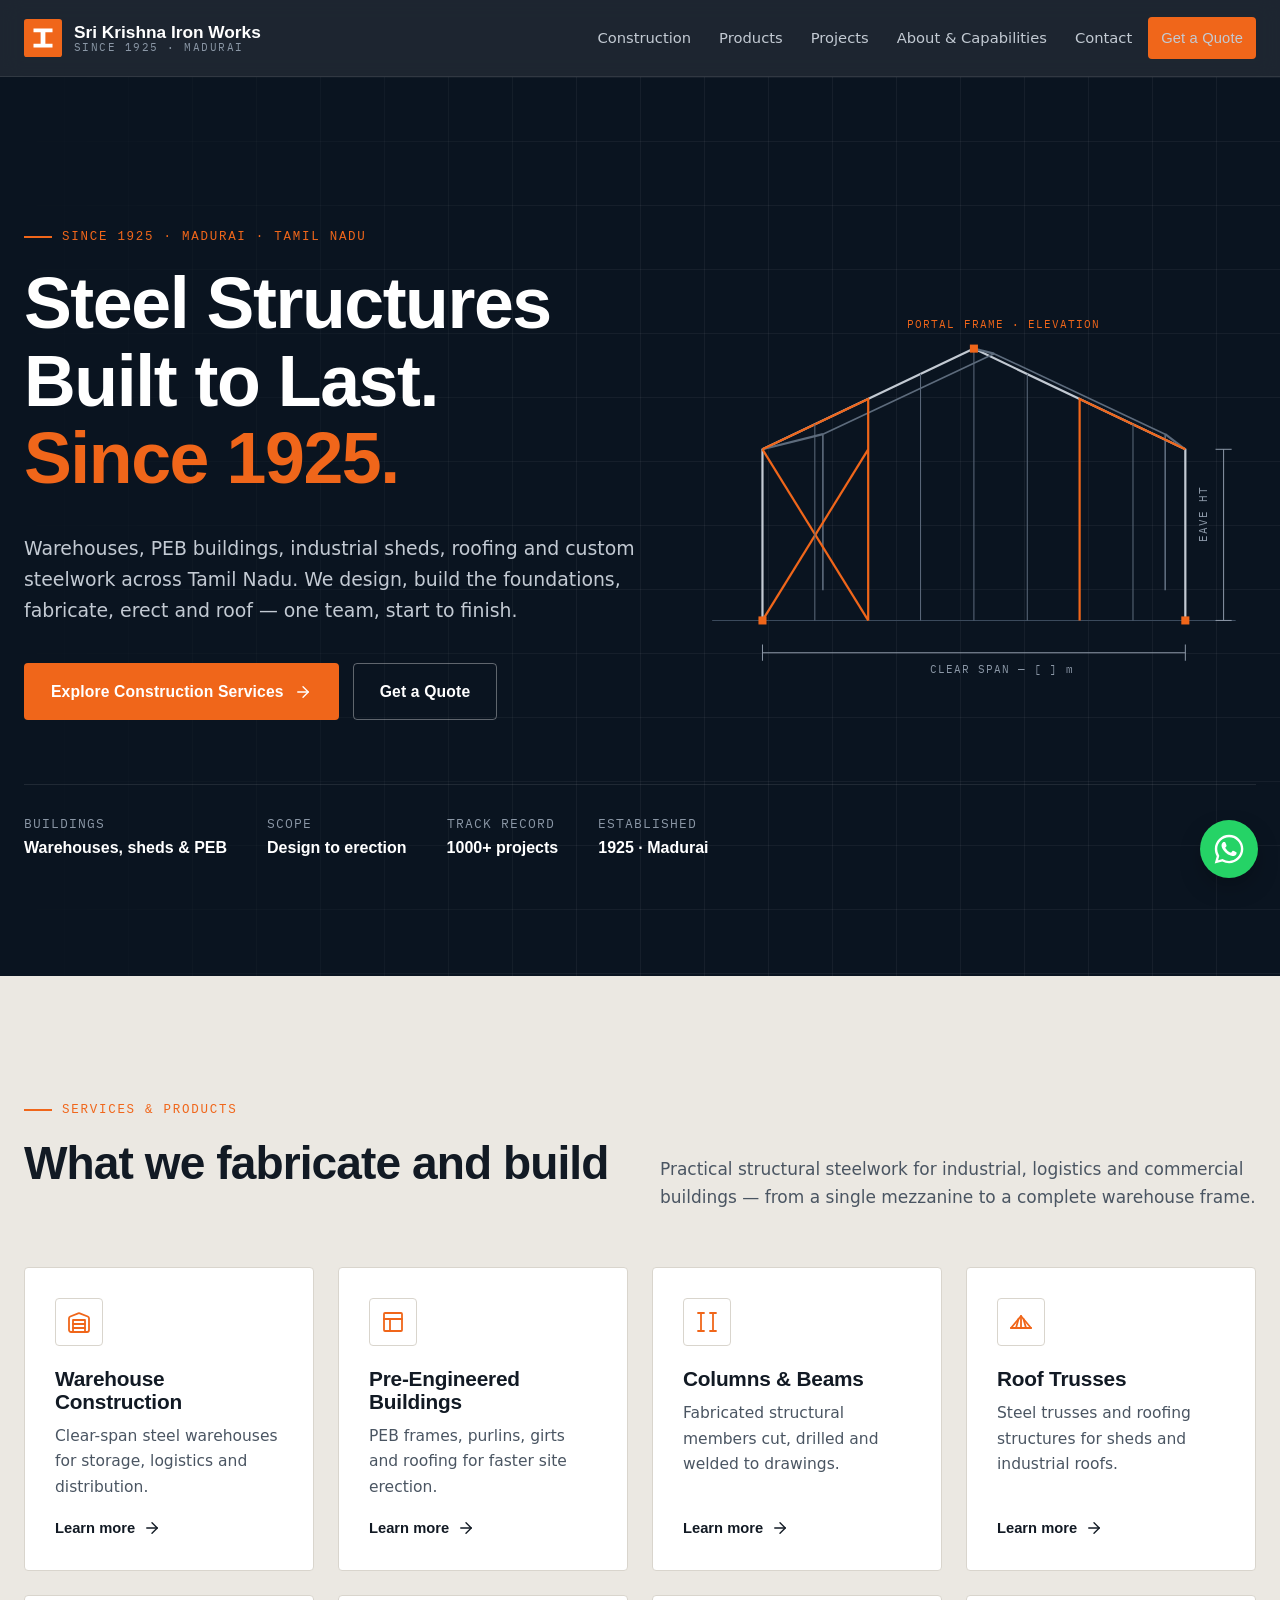
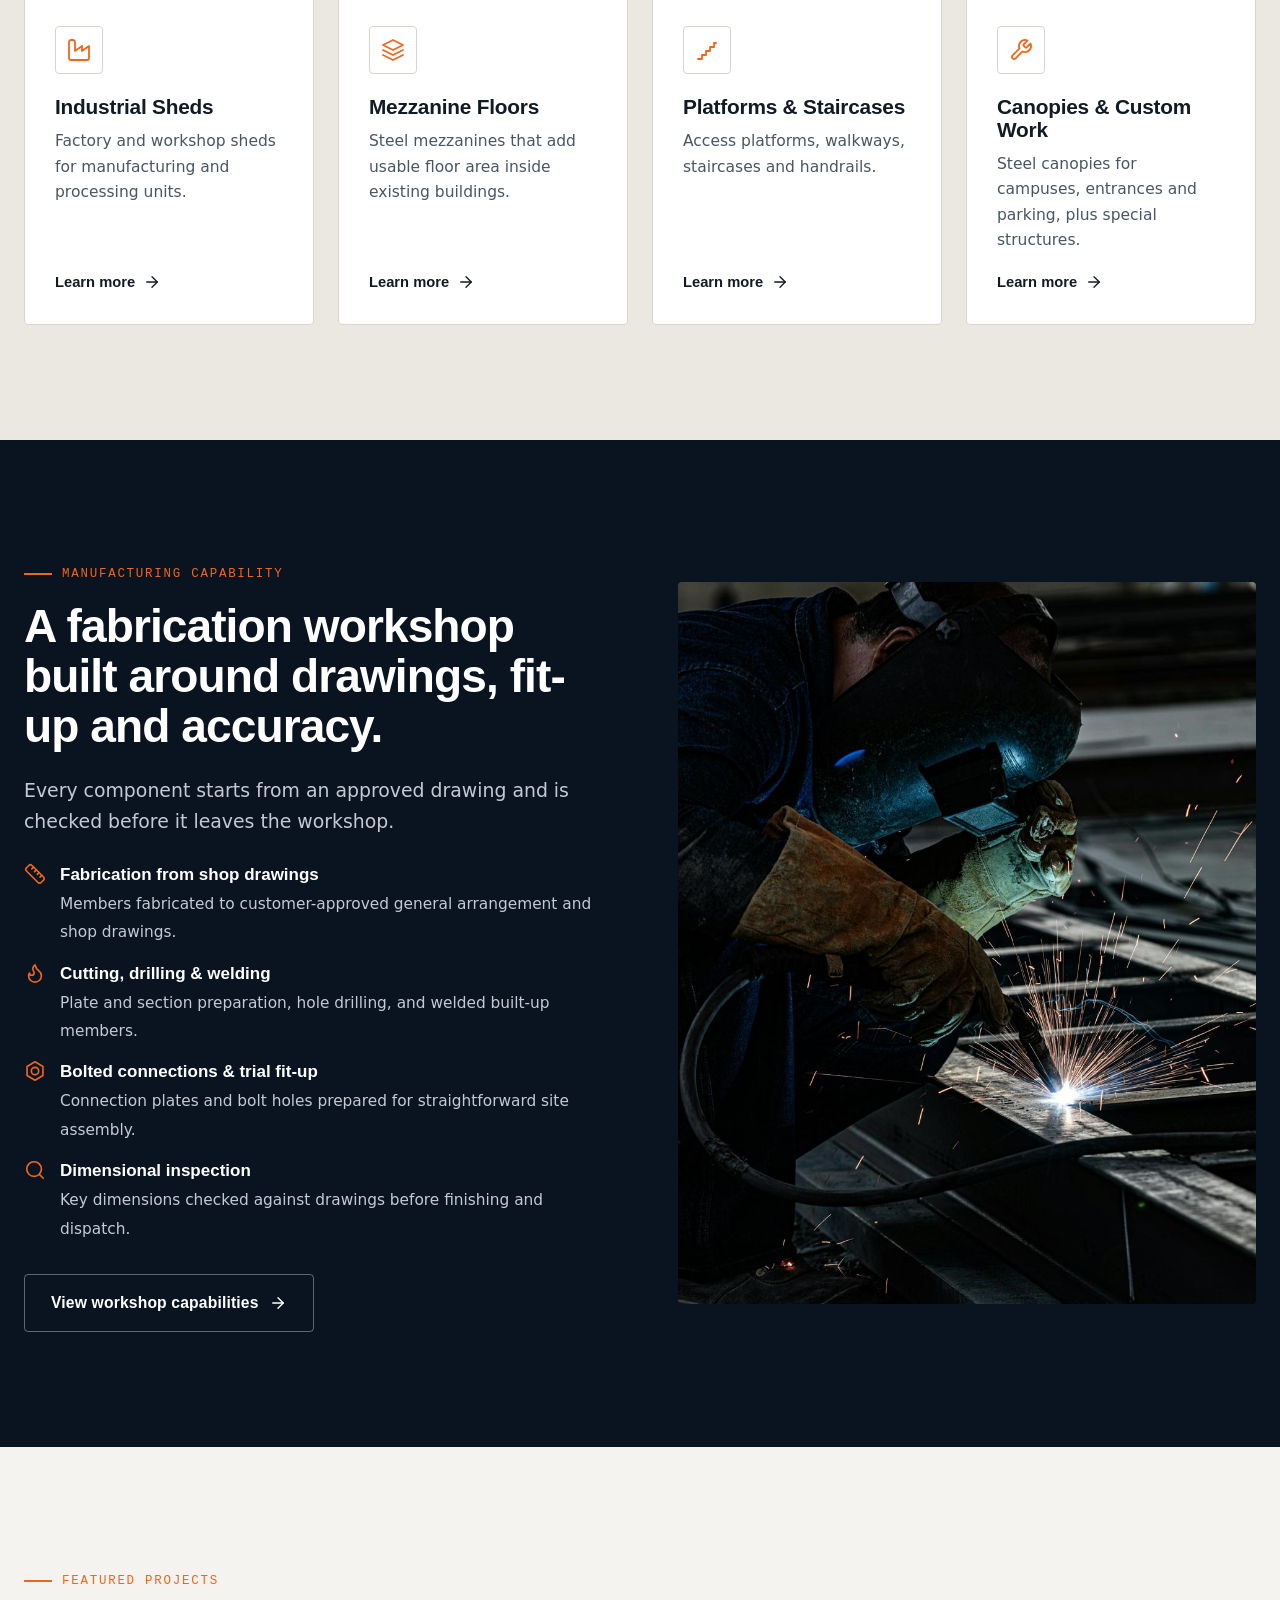
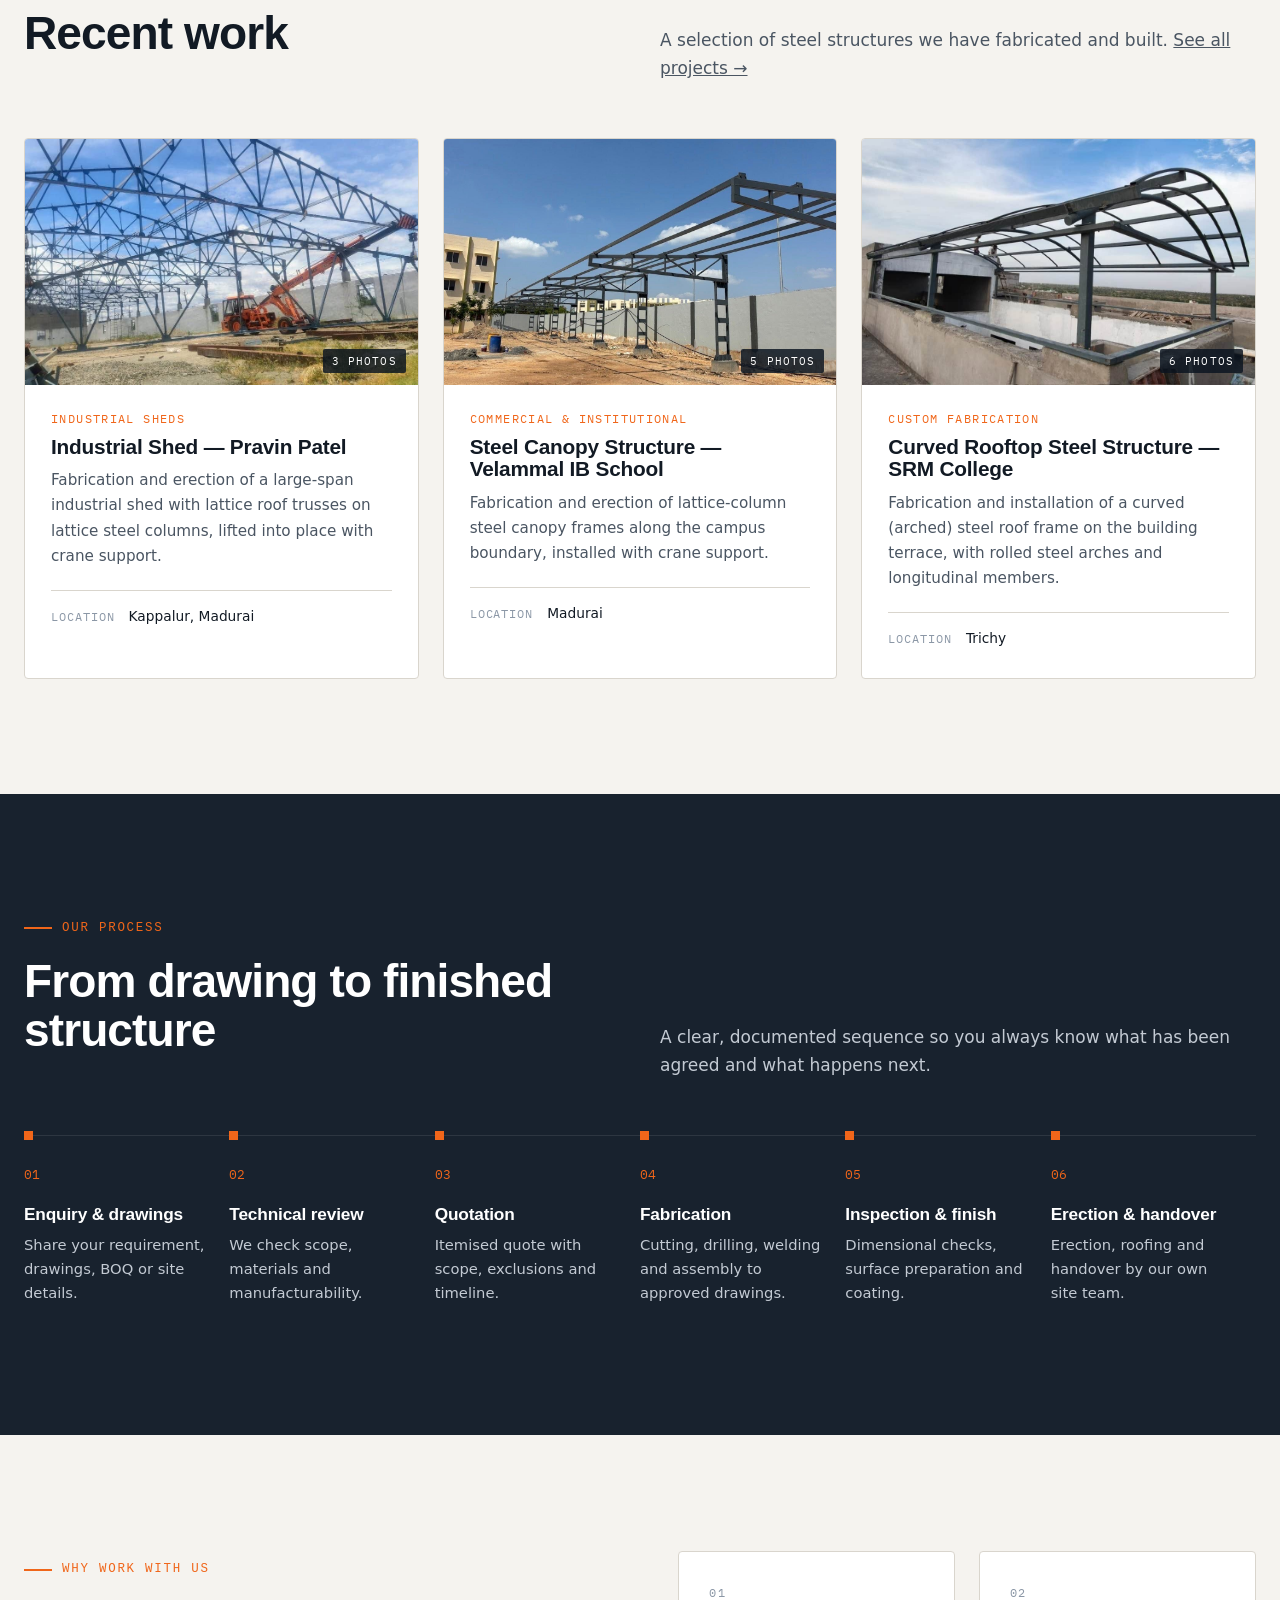
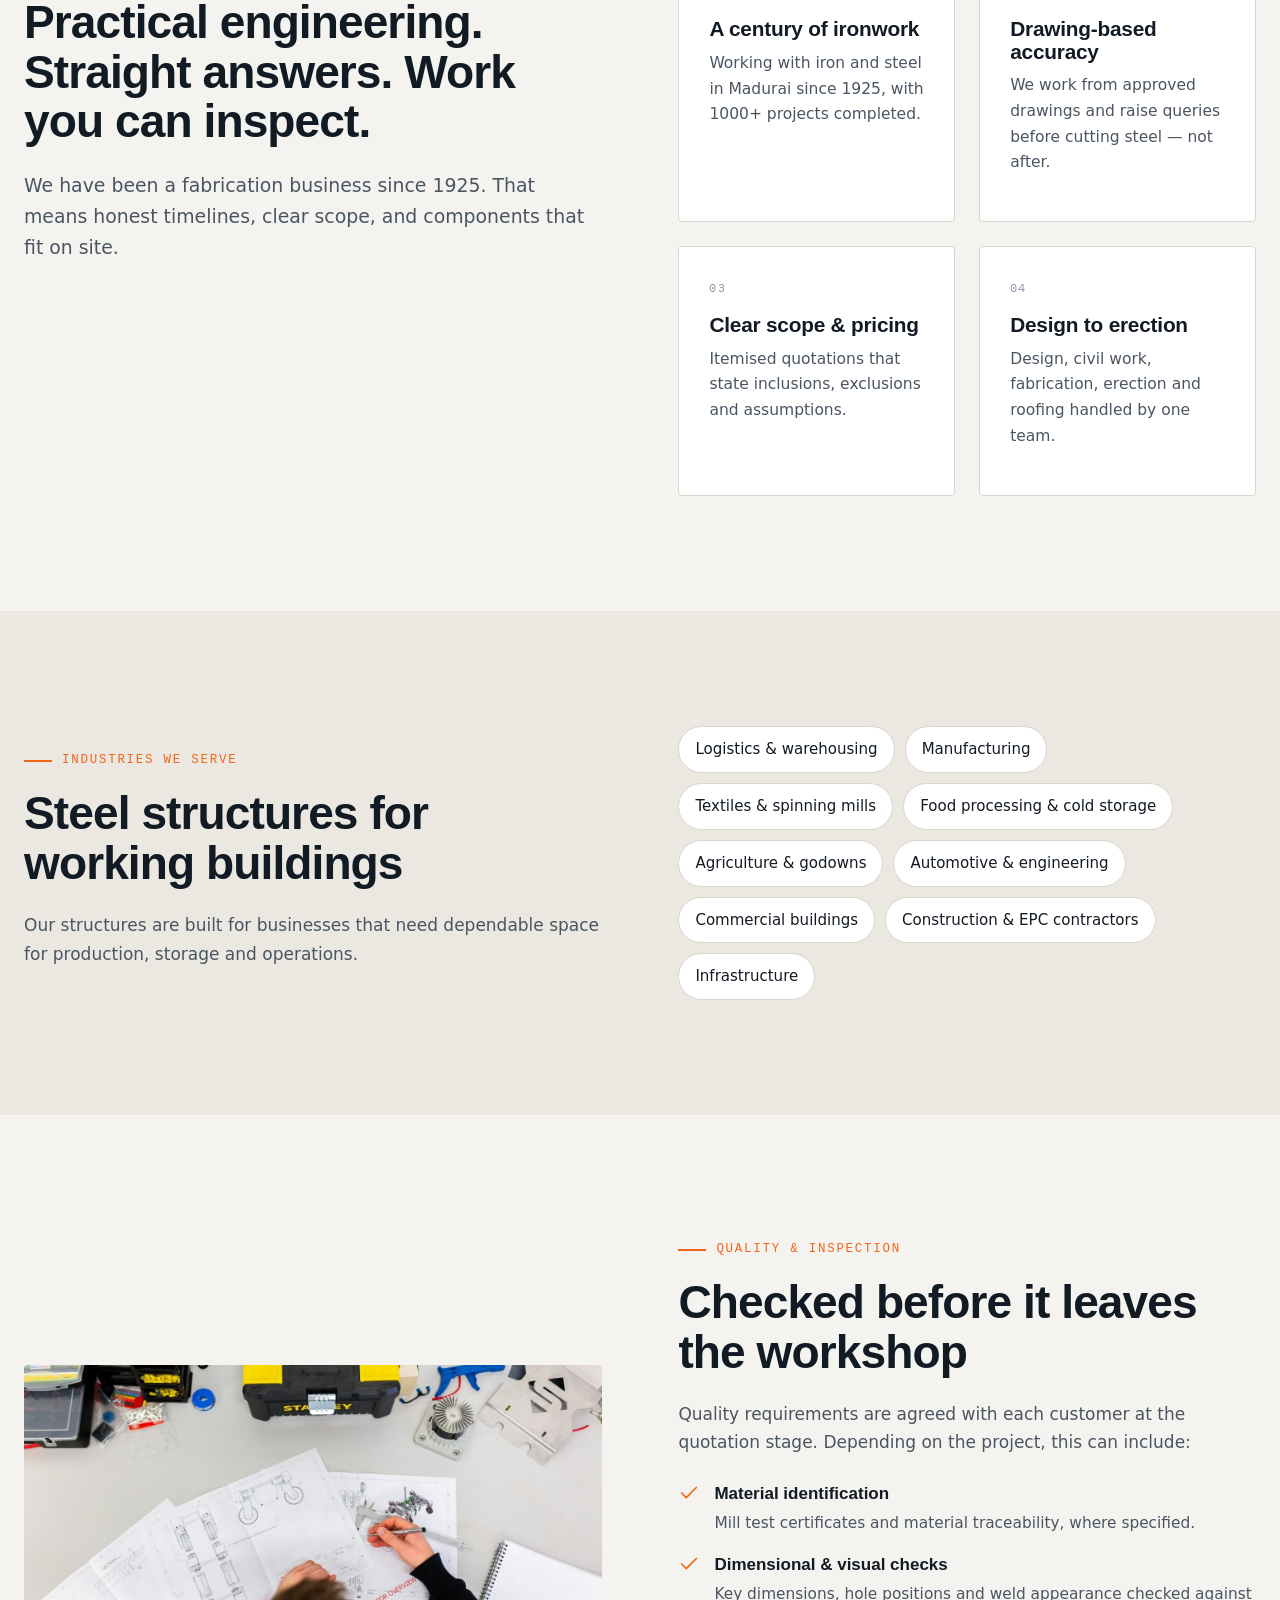
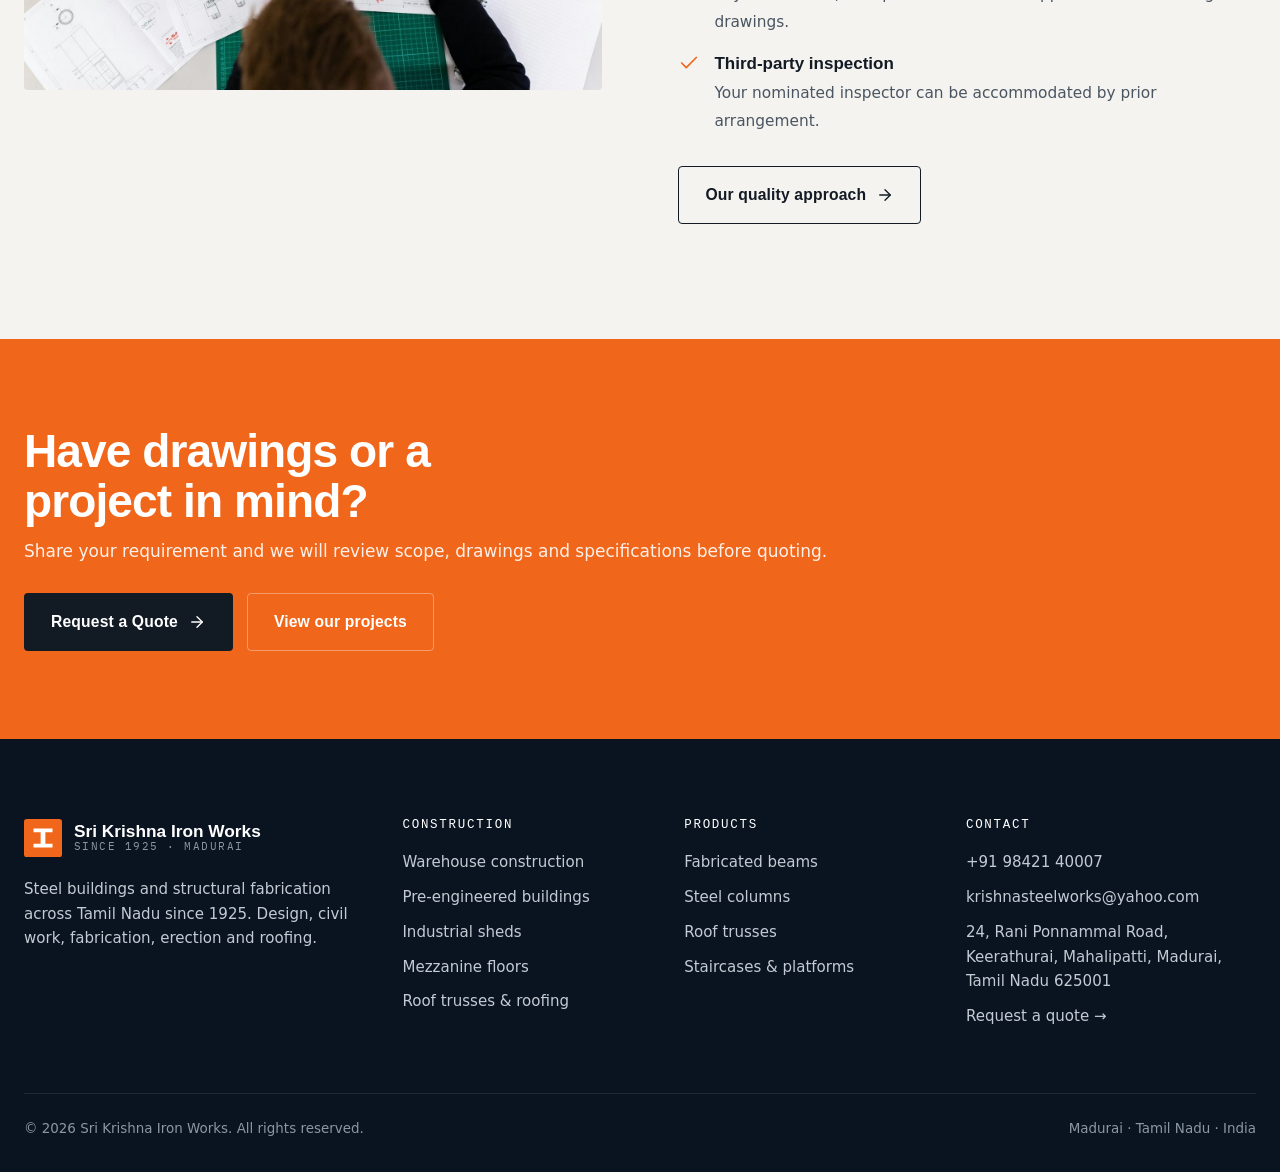
==== commit af07e1cf: "fix: use https://srikrishnaironworks.com as the canonical site address" ====
--- a/index.html
+++ b/index.html
@@ -5,12 +5,12 @@
 <meta name="viewport" content="width=device-width, initial-scale=1">
 <title>Sri Krishna Iron Works | Steel Fabrication, Warehouse & PEB Construction in Madurai since 1925</title>
 <meta name="description" content="Sri Krishna Iron Works, Madurai: warehouses, PEB buildings, industrial sheds, roofing, mezzanines and structural steel fabrication across Tamil Nadu since 1925. 1000+ projects.">
-<link rel="canonical" href="https://www.srikrishnaironworks.com/">
+<link rel="canonical" href="https://srikrishnaironworks.com/">
 <meta property="og:type" content="website">
 <meta property="og:title" content="Sri Krishna Iron Works | Steel Fabrication, Warehouse & PEB Construction in Madurai since 1925">
 <meta property="og:description" content="Sri Krishna Iron Works, Madurai: warehouses, PEB buildings, industrial sheds, roofing, mezzanines and structural steel fabrication across Tamil Nadu since 1925. 1000+ projects.">
-<meta property="og:url" content="https://www.srikrishnaironworks.com/">
-<meta property="og:image" content="https://www.srikrishnaironworks.com/img/og-image.jpg">
+<meta property="og:url" content="https://srikrishnaironworks.com/">
+<meta property="og:image" content="https://srikrishnaironworks.com/img/og-image.jpg">
 <meta name="twitter:card" content="summary_large_image">
 <meta name="theme-color" content="#0a1420">
 <link rel="icon" href="img/favicon.svg" type="image/svg+xml">
@@ -18,7 +18,7 @@
 <link rel="preconnect" href="https://fonts.gstatic.com" crossorigin>
 <link rel="stylesheet" href="https://fonts.googleapis.com/css2?family=Archivo:wght@700;800&family=IBM+Plex+Mono:wght@400;500&family=Inter:wght@400;500;600&display=swap">
 <link rel="stylesheet" href="css/styles.css">
-<script type="application/ld+json">{"@context": "https://schema.org", "@type": "GeneralContractor", "name": "Sri Krishna Iron Works", "description": "Structural steel fabrication, warehouse and industrial shed construction, pre-engineered buildings and drawing-based fabricated steel supply.", "url": "https://www.srikrishnaironworks.com", "telephone": "+91-9842140007", "email": "krishnasteelworks@yahoo.com", "foundingDate": "1925", "founder": [{"@type": "Person", "name": "Ram Kumar K K"}, {"@type": "Person", "name": "Raj Kumar K K"}, {"@type": "Person", "name": "Sanjay Kumar K K R"}], "address": {"@type": "PostalAddress", "streetAddress": "24, Rani Ponnammal Road, Keerathurai, Mahalipatti", "addressLocality": "Madurai", "addressRegion": "Tamil Nadu", "postalCode": "625001", "addressCountry": "IN"}, "hasMap": "https://www.google.com/maps/search/?api=1&query=Sri+Krishna+Iron+Works+24+Rani+Ponnammal+Road+Keerathurai+Madurai+625001", "areaServed": ["Madurai", "Chennai", "Tiruchirappalli", "Tirunelveli", "Sivakasi", "Dindigul", "Tamil Nadu", "India"]}</script>
+<script type="application/ld+json">{"@context": "https://schema.org", "@type": "GeneralContractor", "name": "Sri Krishna Iron Works", "description": "Structural steel fabrication, warehouse and industrial shed construction, pre-engineered buildings and drawing-based fabricated steel supply.", "url": "https://srikrishnaironworks.com", "telephone": "+91-9842140007", "email": "krishnasteelworks@yahoo.com", "foundingDate": "1925", "founder": [{"@type": "Person", "name": "Ram Kumar K K"}, {"@type": "Person", "name": "Raj Kumar K K"}, {"@type": "Person", "name": "Sanjay Kumar K K R"}], "address": {"@type": "PostalAddress", "streetAddress": "24, Rani Ponnammal Road, Keerathurai, Mahalipatti", "addressLocality": "Madurai", "addressRegion": "Tamil Nadu", "postalCode": "625001", "addressCountry": "IN"}, "hasMap": "https://www.google.com/maps/search/?api=1&query=Sri+Krishna+Iron+Works+24+Rani+Ponnammal+Road+Keerathurai+Madurai+625001", "areaServed": ["Madurai", "Chennai", "Tiruchirappalli", "Tirunelveli", "Sivakasi", "Dindigul", "Tamil Nadu", "India"]}</script>
 </head>
 <body>
 <a class="skip-link" href="#main">Skip to content</a>
--- a/css/styles.css
+++ b/css/styles.css
@@ -0,0 +1,484 @@
+/* ==========================================================================
+   Steel fabrication site — single stylesheet
+   Colours: navy / charcoal / steel grey / off-white + restrained orange accent
+   ========================================================================== */
+
+:root {
+  --navy: #0a1420;
+  --navy-2: #101d2c;
+  --charcoal: #18222e;
+  --line-dark: rgba(255, 255, 255, 0.09);
+  --steel: #8b97a6;
+  --steel-light: #c3cad3;
+  --paper: #f5f3ef;
+  --paper-2: #ebe8e2;
+  --ink: #121a24;
+  --ink-soft: #4a5562;
+  --line: #d9d5cd;
+  --accent: #f0661a;
+  --accent-dark: #d4530c;
+  --radius: 4px;
+  --max: 1240px;
+  --font-head: "Archivo", "Helvetica Neue", Arial, sans-serif;
+  --font-body: "Inter", system-ui, -apple-system, "Segoe UI", sans-serif;
+  --font-mono: "IBM Plex Mono", ui-monospace, Menlo, monospace;
+}
+
+*, *::before, *::after { box-sizing: border-box; }
+html { scroll-behavior: smooth; -webkit-text-size-adjust: 100%; }
+body {
+  margin: 0;
+  font-family: var(--font-body);
+  font-size: 17px;
+  line-height: 1.65;
+  color: var(--ink);
+  background: var(--paper);
+  -webkit-font-smoothing: antialiased;
+}
+img, svg { display: block; max-width: 100%; }
+a { color: inherit; }
+h1, h2, h3, h4 {
+  font-family: var(--font-head);
+  line-height: 1.08;
+  letter-spacing: -0.02em;
+  margin: 0 0 0.5em;
+  font-weight: 800;
+}
+h1 { font-size: clamp(2.5rem, 5.6vw, 4.6rem); }
+h2 { font-size: clamp(2rem, 3.6vw, 3rem); }
+h3 { font-size: 1.3rem; letter-spacing: -0.01em; font-weight: 700; }
+p { margin: 0 0 1em; }
+:focus-visible { outline: 3px solid var(--accent); outline-offset: 3px; }
+
+.container { width: min(100% - 48px, var(--max)); margin-inline: auto; }
+.skip-link {
+  position: absolute; left: -999px; top: 8px; z-index: 100;
+  background: var(--accent); color: #fff; padding: 10px 16px;
+}
+.skip-link:focus { left: 8px; }
+
+/* ---------- Eyebrow / labels ---------- */
+.eyebrow {
+  display: inline-flex; align-items: center; gap: 10px;
+  font-family: var(--font-mono); font-size: 0.78rem; font-weight: 500;
+  letter-spacing: 0.14em; text-transform: uppercase; color: var(--accent);
+  margin-bottom: 18px;
+}
+.eyebrow::before { content: ""; width: 28px; height: 2px; background: currentColor; }
+.lead { font-size: 1.18rem; color: var(--ink-soft); max-width: 62ch; }
+.dark .lead, .hero .lead { color: var(--steel-light); }
+
+/* ---------- Placeholder marker (easy to find & replace) ---------- */
+.ph {
+  background: rgba(240, 102, 26, 0.12);
+  border-bottom: 1px dashed var(--accent);
+  padding: 0 3px;
+  border-radius: 2px;
+}
+
+/* ---------- Buttons ---------- */
+.btn {
+  display: inline-flex; align-items: center; justify-content: center; gap: 10px;
+  padding: 15px 26px; border-radius: var(--radius);
+  font-family: var(--font-head); font-weight: 700; font-size: 0.98rem;
+  letter-spacing: 0.01em; text-decoration: none; cursor: pointer;
+  border: 1.5px solid transparent;
+  transition: background .2s, color .2s, border-color .2s, transform .2s;
+}
+.btn svg { width: 18px; height: 18px; transition: transform .2s; }
+.btn:hover svg { transform: translateX(3px); }
+.btn-primary { background: var(--accent); color: #fff; }
+.btn-primary:hover { background: var(--accent-dark); }
+.btn-ghost { border-color: rgba(255,255,255,.35); color: #fff; }
+.btn-ghost:hover { border-color: #fff; background: rgba(255,255,255,.06); }
+.btn-dark { background: var(--ink); color: #fff; }
+.btn-dark:hover { background: #000; }
+.btn-outline { border-color: var(--ink); color: var(--ink); }
+.btn-outline:hover { background: var(--ink); color: #fff; }
+.btn-row { display: flex; flex-wrap: wrap; gap: 14px; }
+
+/* ---------- Header ---------- */
+.site-header {
+  position: sticky; top: 0; z-index: 50;
+  background: rgba(10, 20, 32, 0.92);
+  backdrop-filter: blur(10px);
+  border-bottom: 1px solid var(--line-dark);
+  color: #fff;
+}
+.nav { display: flex; align-items: center; justify-content: space-between; height: 76px; gap: 24px; }
+.brand { display: flex; align-items: center; gap: 12px; text-decoration: none; }
+.brand-mark { width: 38px; height: 38px; flex: none; }
+.brand-name { font-family: var(--font-head); font-weight: 800; font-size: 1.08rem; line-height: 1.1; }
+.brand-name small {
+  display: block; font-family: var(--font-mono); font-weight: 400;
+  font-size: 0.66rem; letter-spacing: 0.14em; color: var(--steel); text-transform: uppercase;
+}
+.nav-links { display: flex; align-items: center; gap: 4px; list-style: none; margin: 0; padding: 0; }
+.nav-links a {
+  display: block; padding: 8px 12px; text-decoration: none;
+  font-size: 0.92rem; font-weight: 500; color: var(--steel-light);
+  border-radius: var(--radius); transition: color .2s;
+}
+.nav-links a:hover, .nav-links a[aria-current="page"] { color: #fff; }
+.nav-links a[aria-current="page"] { box-shadow: inset 0 -2px 0 var(--accent); border-radius: 0; }
+.nav-cta { padding: 11px 20px; font-size: 0.9rem; }
+.menu-toggle {
+  display: none; background: none; border: 1px solid var(--line-dark); color: #fff;
+  width: 44px; height: 44px; border-radius: var(--radius); cursor: pointer;
+}
+.menu-toggle svg { width: 22px; height: 22px; margin: auto; }
+
+@media (max-width: 1080px) {
+  .menu-toggle { display: grid; place-items: center; }
+  .nav-links {
+    position: fixed; inset: 76px 0 auto 0; flex-direction: column; align-items: stretch;
+    background: var(--navy); padding: 16px 24px 28px; gap: 0;
+    border-bottom: 1px solid var(--line-dark);
+    transform: translateY(-8px); opacity: 0; visibility: hidden;
+    transition: opacity .2s, transform .2s, visibility .2s;
+  }
+  .nav-links.open { transform: none; opacity: 1; visibility: visible; }
+  .nav-links a { padding: 14px 0; font-size: 1.05rem; border-bottom: 1px solid var(--line-dark); }
+  .nav-links a[aria-current="page"] { box-shadow: none; color: var(--accent); }
+  .nav-links .nav-cta-item { margin-top: 18px; }
+  .nav-links .nav-cta { width: 100%; border-bottom: 0; }
+}
+
+/* ---------- Hero ---------- */
+.hero {
+  position: relative; overflow: hidden;
+  background: var(--navy); color: #fff;
+  padding: clamp(80px, 11vw, 150px) 0 clamp(70px, 9vw, 120px);
+}
+.hero::before {
+  content: ""; position: absolute; inset: 0;
+  background-image:
+    linear-gradient(var(--line-dark) 1px, transparent 1px),
+    linear-gradient(90deg, var(--line-dark) 1px, transparent 1px);
+  background-size: 64px 64px;
+  mask-image: linear-gradient(90deg, transparent 0%, #000 45%, #000 100%);
+  opacity: .55;
+}
+.hero-grid { position: relative; display: grid; grid-template-columns: 1.1fr 1fr; gap: 48px; align-items: center; }
+.hero h1 { max-width: 15ch; }
+.hero h1 em { font-style: normal; color: var(--accent); }
+.hero .lead { margin-bottom: 36px; }
+.hero-art { position: relative; }
+.hero-art svg { width: 100%; height: auto; }
+.hero-meta {
+  position: relative; display: flex; flex-wrap: wrap; gap: 40px;
+  margin-top: 64px; padding-top: 28px; border-top: 1px solid var(--line-dark);
+  font-family: var(--font-mono); font-size: .8rem; letter-spacing: .08em;
+  text-transform: uppercase; color: var(--steel);
+}
+.hero-meta strong { display: block; color: #fff; font-family: var(--font-head); font-size: 1rem; letter-spacing: 0; text-transform: none; }
+
+.page-hero { padding: clamp(70px, 9vw, 120px) 0 clamp(56px, 7vw, 90px); }
+.page-hero h1 { font-size: clamp(2.3rem, 4.8vw, 3.9rem); max-width: 18ch; }
+
+@media (max-width: 900px) {
+  .hero-grid { grid-template-columns: 1fr; }
+  .hero-art { max-width: 560px; }
+}
+
+/* ---------- Sections ---------- */
+.section { padding: clamp(72px, 9vw, 120px) 0; }
+.section.alt { background: var(--paper-2); }
+.dark { background: var(--navy); color: #fff; }
+.dark.alt { background: var(--charcoal); }
+.section-head { display: grid; grid-template-columns: 1fr 1fr; gap: 40px; align-items: end; margin-bottom: 56px; }
+.section-head p { color: var(--ink-soft); margin: 0; }
+.dark .section-head p { color: var(--steel-light); }
+.section-head.center { grid-template-columns: 1fr; text-align: center; justify-items: center; }
+.section-head.center .eyebrow::before { display: none; }
+@media (max-width: 800px) { .section-head { grid-template-columns: 1fr; gap: 16px; } }
+
+/* ---------- Two-path chooser ---------- */
+.paths { display: grid; grid-template-columns: 1fr 1fr; gap: 2px; background: var(--line); border: 1px solid var(--line); }
+.path {
+  position: relative; background: var(--paper); padding: clamp(32px, 4vw, 56px);
+  text-decoration: none; display: flex; flex-direction: column; gap: 6px;
+  transition: background .25s;
+}
+.path:hover { background: #fff; }
+.path .tag { font-family: var(--font-mono); font-size: .75rem; letter-spacing: .14em; text-transform: uppercase; color: var(--ink-soft); }
+.path h3 { font-size: clamp(1.5rem, 2.4vw, 2rem); margin: 8px 0 10px; }
+.path p { color: var(--ink-soft); }
+.path ul { list-style: none; padding: 0; margin: 0 0 28px; display: grid; gap: 8px; }
+.path li { display: flex; gap: 10px; align-items: baseline; font-size: .96rem; }
+.path li::before { content: ""; width: 8px; height: 8px; background: var(--accent); flex: none; transform: translateY(-1px); }
+.path .go { margin-top: auto; display: inline-flex; align-items: center; gap: 10px; font-family: var(--font-head); font-weight: 700; }
+.path .go svg { width: 20px; transition: transform .2s; }
+.path:hover .go svg { transform: translateX(5px); }
+@media (max-width: 800px) { .paths { grid-template-columns: 1fr; } }
+
+/* ---------- Cards grid ---------- */
+.grid { display: grid; gap: 24px; }
+.grid-2 { grid-template-columns: repeat(2, 1fr); }
+.grid-3 { grid-template-columns: repeat(3, 1fr); }
+.grid-4 { grid-template-columns: repeat(4, 1fr); }
+@media (max-width: 1000px) { .grid-4 { grid-template-columns: repeat(2, 1fr); } .grid-3 { grid-template-columns: repeat(2, 1fr); } }
+@media (max-width: 640px) { .grid-2, .grid-3, .grid-4 { grid-template-columns: 1fr; } }
+
+.card {
+  background: #fff; border: 1px solid var(--line); border-radius: var(--radius);
+  padding: 30px; display: flex; flex-direction: column;
+  transition: border-color .25s, transform .25s, box-shadow .25s;
+}
+.card:hover { border-color: var(--ink); transform: translateY(-3px); box-shadow: 0 18px 40px -24px rgba(10,20,32,.35); }
+.card .icon {
+  width: 48px; height: 48px; display: grid; place-items: center;
+  border: 1px solid var(--line); border-radius: var(--radius); margin-bottom: 22px; color: var(--accent);
+}
+.card .icon svg { width: 24px; height: 24px; }
+.card p { color: var(--ink-soft); font-size: .97rem; }
+.card .more { margin-top: auto; font-family: var(--font-head); font-weight: 700; font-size: .92rem; text-decoration: none; display: inline-flex; gap: 8px; align-items: center; }
+.card .more:hover { color: var(--accent); }
+.card .num { font-family: var(--font-mono); font-size: .78rem; color: var(--steel); letter-spacing: .1em; margin-bottom: 16px; }
+
+.dark .card { background: var(--navy-2); border-color: var(--line-dark); }
+.dark .card:hover { border-color: var(--steel); }
+.dark .card p { color: var(--steel-light); }
+.dark .card .icon { border-color: var(--line-dark); }
+
+/* ---------- Split feature ---------- */
+.split { display: grid; grid-template-columns: 1fr 1fr; gap: clamp(40px, 6vw, 88px); align-items: center; }
+.split.top { align-items: start; }
+@media (max-width: 900px) { .split { grid-template-columns: 1fr; } }
+
+.checklist { list-style: none; padding: 0; margin: 24px 0 32px; display: grid; gap: 14px; }
+.checklist li { display: grid; grid-template-columns: 24px 1fr; gap: 12px; }
+.checklist li svg { width: 22px; height: 22px; color: var(--accent); margin-top: 2px; }
+.checklist strong { display: block; font-family: var(--font-head); }
+.checklist span { color: var(--ink-soft); font-size: .96rem; }
+.dark .checklist span { color: var(--steel-light); }
+
+/* ---------- Image placeholder ---------- */
+.img-ph {
+  position: relative; aspect-ratio: 4 / 3; border-radius: var(--radius); overflow: hidden;
+  background:
+    repeating-linear-gradient(135deg, rgba(255,255,255,.035) 0 2px, transparent 2px 14px),
+    linear-gradient(160deg, #22303f, #0d1823);
+  color: var(--steel); display: grid; place-items: center; text-align: center;
+}
+.img-ph span {
+  font-family: var(--font-mono); font-size: .74rem; letter-spacing: .12em; text-transform: uppercase;
+  border: 1px dashed rgba(139,151,166,.6); padding: 8px 12px; max-width: 80%;
+}
+.img-ph.wide { aspect-ratio: 16 / 9; }
+.img-ph.tall { aspect-ratio: 4 / 5; }
+.img-real { width: 100%; height: 100%; object-fit: cover; border-radius: var(--radius); }
+
+/* ---------- Process steps ---------- */
+.steps { display: grid; grid-template-columns: repeat(6, 1fr); counter-reset: step; border-top: 1px solid var(--line-dark); }
+.step { padding: 28px 22px 0 0; position: relative; }
+.step::before {
+  counter-increment: step; content: "0" counter(step);
+  display: block; font-family: var(--font-mono); font-size: .8rem; color: var(--accent); margin-bottom: 20px;
+}
+.step::after { content: ""; position: absolute; top: -5px; left: 0; width: 9px; height: 9px; background: var(--accent); }
+.step h3 { font-size: 1.08rem; }
+.step p { font-size: .92rem; color: var(--steel-light); }
+@media (max-width: 1000px) { .steps { grid-template-columns: repeat(3, 1fr); row-gap: 32px; } }
+@media (max-width: 600px) { .steps { grid-template-columns: 1fr; } }
+.section:not(.dark) .steps { border-color: var(--line); }
+.section:not(.dark) .step p { color: var(--ink-soft); }
+
+/* ---------- Industries chips ---------- */
+.chips { display: flex; flex-wrap: wrap; gap: 10px; }
+.chip {
+  border: 1px solid var(--line); background: #fff; padding: 10px 16px; border-radius: 999px;
+  font-size: .94rem; font-weight: 500;
+}
+.dark .chip { background: transparent; border-color: var(--line-dark); color: var(--steel-light); }
+
+/* ---------- Projects ---------- */
+.filters { display: flex; flex-wrap: wrap; gap: 8px; margin-bottom: 36px; }
+.filter-btn {
+  font: inherit; font-size: .9rem; font-weight: 600; cursor: pointer;
+  background: transparent; border: 1px solid var(--line); color: var(--ink);
+  padding: 9px 18px; border-radius: 999px; transition: all .2s;
+}
+.filter-btn:hover { border-color: var(--ink); }
+.filter-btn[aria-pressed="true"] { background: var(--ink); color: #fff; border-color: var(--ink); }
+.project { background: #fff; border: 1px solid var(--line); border-radius: var(--radius); overflow: hidden; display: flex; flex-direction: column; transition: transform .25s, box-shadow .25s; }
+.project:hover { transform: translateY(-3px); box-shadow: 0 18px 40px -24px rgba(10,20,32,.35); }
+.project .img-ph, .project img { border-radius: 0; aspect-ratio: 16 / 10; width: 100%; object-fit: cover; }
+.project-body { padding: 24px 26px 28px; display: flex; flex-direction: column; flex: 1; }
+.project-cat { font-family: var(--font-mono); font-size: .72rem; letter-spacing: .12em; text-transform: uppercase; color: var(--accent); margin-bottom: 8px; }
+.project-body p { color: var(--ink-soft); font-size: .95rem; }
+.project-facts { display: grid; grid-template-columns: auto 1fr; gap: 4px 14px; font-size: .86rem; margin: 6px 0 0; padding-top: 14px; border-top: 1px solid var(--line); }
+.project-facts dt { color: var(--steel); font-family: var(--font-mono); font-size: .74rem; text-transform: uppercase; letter-spacing: .08em; padding-top: 2px; }
+.project-facts dd { margin: 0; }
+.badge-sample {
+  position: absolute; top: 12px; left: 12px; z-index: 2;
+  background: var(--accent); color: #fff; font-family: var(--font-mono); font-size: .66rem; letter-spacing: .12em;
+  text-transform: uppercase; padding: 4px 8px; border-radius: 2px;
+}
+.project-media { position: relative; }
+
+/* ---------- Product / spec table ---------- */
+.product { display: grid; grid-template-columns: 320px 1fr; gap: 40px; padding: 48px 0; border-top: 1px solid var(--line); scroll-margin-top: 100px; }
+.product:first-child { border-top: 0; padding-top: 0; }
+@media (max-width: 900px) { .product { grid-template-columns: 1fr; gap: 24px; } }
+.spec { width: 100%; border-collapse: collapse; font-size: .94rem; margin: 18px 0 24px; }
+.spec th, .spec td { text-align: left; padding: 11px 14px; border-bottom: 1px solid var(--line); vertical-align: top; }
+.spec th { width: 34%; font-family: var(--font-mono); font-weight: 500; font-size: .78rem; letter-spacing: .06em; text-transform: uppercase; color: var(--ink-soft); background: var(--paper-2); }
+.tags { display: flex; flex-wrap: wrap; gap: 6px; margin-bottom: 20px; }
+.tags span { font-size: .82rem; border: 1px solid var(--line); padding: 4px 10px; border-radius: 999px; background: #fff; }
+
+/* ---------- Product index nav ---------- */
+.toc { display: flex; flex-wrap: wrap; gap: 8px; }
+.toc a { text-decoration: none; font-size: .9rem; border: 1px solid var(--line-dark); color: var(--steel-light); padding: 8px 14px; border-radius: 999px; }
+.toc a:hover { color: #fff; border-color: var(--steel); }
+
+/* ---------- FAQ ---------- */
+.faq { border-top: 1px solid var(--line); }
+.faq details { border-bottom: 1px solid var(--line); }
+.faq summary {
+  list-style: none; cursor: pointer; padding: 22px 40px 22px 0; position: relative;
+  font-family: var(--font-head); font-weight: 700; font-size: 1.08rem;
+}
+.faq summary::-webkit-details-marker { display: none; }
+.faq summary::after {
+  content: "+"; position: absolute; right: 4px; top: 50%; transform: translateY(-50%);
+  font-family: var(--font-mono); font-size: 1.4rem; color: var(--accent); transition: transform .2s;
+}
+.faq details[open] summary::after { transform: translateY(-50%) rotate(45deg); }
+.faq details p { color: var(--ink-soft); padding-right: 40px; }
+
+/* ---------- Notice ---------- */
+.notice {
+  border-left: 3px solid var(--accent); background: #fff; padding: 16px 20px;
+  font-size: .94rem; color: var(--ink-soft); border-radius: 0 var(--radius) var(--radius) 0;
+}
+.dark .notice { background: var(--navy-2); color: var(--steel-light); }
+
+/* ---------- CTA band ---------- */
+.cta-band { background: var(--accent); color: #fff; padding: clamp(56px, 7vw, 88px) 0; }
+.cta-band .inner { display: flex; flex-wrap: wrap; justify-content: space-between; align-items: center; gap: 28px; }
+.cta-band h2 { max-width: 20ch; margin: 0; }
+.cta-band p { margin: 10px 0 0; opacity: .9; }
+
+/* ---------- Forms ---------- */
+.form { background: #fff; border: 1px solid var(--line); border-radius: var(--radius); padding: clamp(24px, 4vw, 44px); }
+.form-grid { display: grid; grid-template-columns: 1fr 1fr; gap: 20px; }
+.form-grid .full { grid-column: 1 / -1; }
+@media (max-width: 640px) { .form-grid { grid-template-columns: 1fr; } }
+.field label { display: block; font-weight: 600; font-size: .9rem; margin-bottom: 7px; }
+.field label .req { color: var(--accent); }
+.field .hint { font-size: .82rem; color: var(--steel); margin-top: 6px; }
+.field input, .field select, .field textarea {
+  width: 100%; font: inherit; font-size: .98rem; color: var(--ink);
+  background: var(--paper); border: 1px solid var(--line); border-radius: var(--radius);
+  padding: 13px 14px; transition: border-color .2s, background .2s;
+}
+.field textarea { min-height: 130px; resize: vertical; }
+.field input:focus, .field select:focus, .field textarea:focus { outline: none; border-color: var(--ink); background: #fff; }
+.field input[type="file"] { padding: 11px; background: #fff; border-style: dashed; }
+.field.invalid input, .field.invalid select, .field.invalid textarea { border-color: #c62828; }
+.field .error { color: #c62828; font-size: .82rem; margin-top: 6px; }
+.hp { position: absolute; left: -9999px; width: 1px; height: 1px; overflow: hidden; }
+.form-footer { display: flex; flex-wrap: wrap; gap: 18px; align-items: center; justify-content: space-between; margin-top: 28px; }
+.form-footer small { color: var(--steel); max-width: 52ch; }
+.form-status { margin-top: 20px; padding: 18px 20px; border-radius: var(--radius); display: none; }
+.form-status.show { display: block; }
+.form-status.ok { background: #e8f4ec; border: 1px solid #9fcfb0; color: #1d5a33; }
+.form-status.err { background: #fdecea; border: 1px solid #f0b4ae; color: #8a1f17; }
+.form-status.warn { background: #fff5e8; border: 1px solid #f3c99a; color: #7a4310; }
+.form-status h3 { font-size: 1.1rem; margin-bottom: 6px; }
+.form-status p:last-child { margin: 0; }
+
+/* ---------- Contact blocks ---------- */
+.contact-list { list-style: none; padding: 0; margin: 0; display: grid; gap: 22px; }
+.contact-list li { display: grid; grid-template-columns: 44px 1fr; gap: 14px; align-items: start; }
+.contact-list .icon { width: 44px; height: 44px; border: 1px solid var(--line); border-radius: var(--radius); display: grid; place-items: center; color: var(--accent); }
+.contact-list .icon svg { width: 20px; height: 20px; }
+.contact-list strong { display: block; font-family: var(--font-mono); font-weight: 500; font-size: .74rem; letter-spacing: .1em; text-transform: uppercase; color: var(--steel); }
+.contact-list a { text-decoration: none; font-weight: 600; }
+.contact-list a:hover { color: var(--accent); }
+.map { width: 100%; aspect-ratio: 16/10; border: 0; border-radius: var(--radius); filter: grayscale(.6); }
+
+/* ---------- Footer ---------- */
+.site-footer { background: var(--navy); color: var(--steel-light); padding: 80px 0 32px; font-size: .94rem; }
+.footer-grid { display: grid; grid-template-columns: 1.4fr 1fr 1fr 1.2fr; gap: 40px; }
+@media (max-width: 900px) { .footer-grid { grid-template-columns: 1fr 1fr; } }
+@media (max-width: 560px) { .footer-grid { grid-template-columns: 1fr; } }
+.site-footer h4 { color: #fff; font-size: .78rem; font-family: var(--font-mono); font-weight: 500; letter-spacing: .14em; text-transform: uppercase; margin-bottom: 18px; }
+.site-footer ul { list-style: none; padding: 0; margin: 0; display: grid; gap: 10px; }
+.site-footer a { text-decoration: none; }
+.site-footer a:hover { color: #fff; }
+.footer-bottom { display: flex; flex-wrap: wrap; justify-content: space-between; gap: 16px; margin-top: 64px; padding-top: 24px; border-top: 1px solid var(--line-dark); font-size: .84rem; color: var(--steel); }
+
+/* ---------- Floating WhatsApp ---------- */
+.wa-float {
+  position: fixed; right: 22px; bottom: 22px; z-index: 60;
+  width: 58px; height: 58px; border-radius: 50%; background: #25d366; color: #fff;
+  display: grid; place-items: center; box-shadow: 0 10px 28px -8px rgba(0,0,0,.45);
+  transition: transform .2s;
+}
+.wa-float:hover { transform: scale(1.07); }
+.wa-float svg { width: 30px; height: 30px; }
+
+/* ---------- Reveal on scroll ---------- */
+.reveal { opacity: 0; transform: translateY(18px); transition: opacity .7s ease, transform .7s ease; }
+.reveal.in { opacity: 1; transform: none; }
+@media (prefers-reduced-motion: reduce) {
+  html { scroll-behavior: auto; }
+  .reveal { opacity: 1; transform: none; transition: none; }
+  * { transition-duration: 0s !important; animation: none !important; }
+}
+
+/* ---------- Hero SVG line animation ---------- */
+.draw path, .draw line, .draw polyline, .draw rect {
+  stroke-dasharray: 1200; stroke-dashoffset: 1200; animation: draw 2.4s ease forwards;
+}
+.draw .d2 { animation-delay: .4s; }
+.draw .d3 { animation-delay: .8s; }
+@keyframes draw { to { stroke-dashoffset: 0; } }
+
+.mt-0 { margin-top: 0; } .mb-0 { margin-bottom: 0; }
+.muted { color: var(--ink-soft); }
+.small { font-size: .9rem; }
+
+/* Inline icon sizing inside text links */
+.card .more svg, .path .go svg { width: 18px; height: 18px; flex: none; }
+.card .more svg { transition: transform .2s; }
+.card .more:hover svg { transform: translateX(3px); }
+.contact-split { grid-template-columns: minmax(0, 1.6fr) minmax(0, 1fr); }
+@media (max-width: 900px) { .contact-split { grid-template-columns: minmax(0, 1fr); } }
+.contact-list div { min-width: 0; overflow-wrap: anywhere; }
+
+/* ---------- Project cover button + gallery ---------- */
+.project-open { display: block; width: 100%; padding: 0; border: 0; background: none; cursor: zoom-in; position: relative; }
+.project-open img { display: block; transition: transform .5s ease; }
+.project-media { overflow: hidden; }
+.project:hover .project-open img { transform: scale(1.04); }
+.photo-count {
+  position: absolute; right: 12px; bottom: 12px; background: rgba(10,20,32,.82); color: #fff;
+  font-family: var(--font-mono); font-size: .7rem; letter-spacing: .1em; text-transform: uppercase;
+  padding: 5px 9px; border-radius: 2px;
+}
+.gallery {
+  width: min(96vw, 1200px); max-height: 94vh; padding: 0; border: 0; border-radius: var(--radius);
+  background: var(--navy); color: #fff; overflow: hidden;
+}
+.gallery::backdrop { background: rgba(5, 10, 16, .88); }
+.gallery-bar { display: flex; align-items: center; gap: 16px; padding: 14px 18px; border-bottom: 1px solid var(--line-dark); }
+.gallery-title { font-family: var(--font-head); flex: 1; }
+.gallery-count { font-family: var(--font-mono); font-size: .8rem; color: var(--steel); }
+.gallery-close, .gallery-nav {
+  background: rgba(255,255,255,.08); color: #fff; border: 1px solid var(--line-dark); cursor: pointer;
+  width: 42px; height: 42px; border-radius: 50%; font-size: 1.2rem; line-height: 1;
+}
+.gallery-close:hover, .gallery-nav:hover { background: var(--accent); border-color: var(--accent); }
+.gallery-stage { position: relative; display: grid; place-items: center; background: #05090e; }
+.gallery-stage img { max-width: 100%; max-height: calc(94vh - 72px); object-fit: contain; }
+.gallery-nav { position: absolute; top: 50%; transform: translateY(-50%); font-size: 1.8rem; width: 48px; height: 48px; }
+.gallery-nav.prev { left: 14px; }
+.gallery-nav.next { right: 14px; }
+.gallery-nav[hidden] { display: none; }
+.project img { height: auto; }
+.img-real { display: block; aspect-ratio: 4 / 3; height: auto; }
+.img-real.tall { aspect-ratio: 4 / 5; }
+.img-real.wide { aspect-ratio: 16 / 9; }
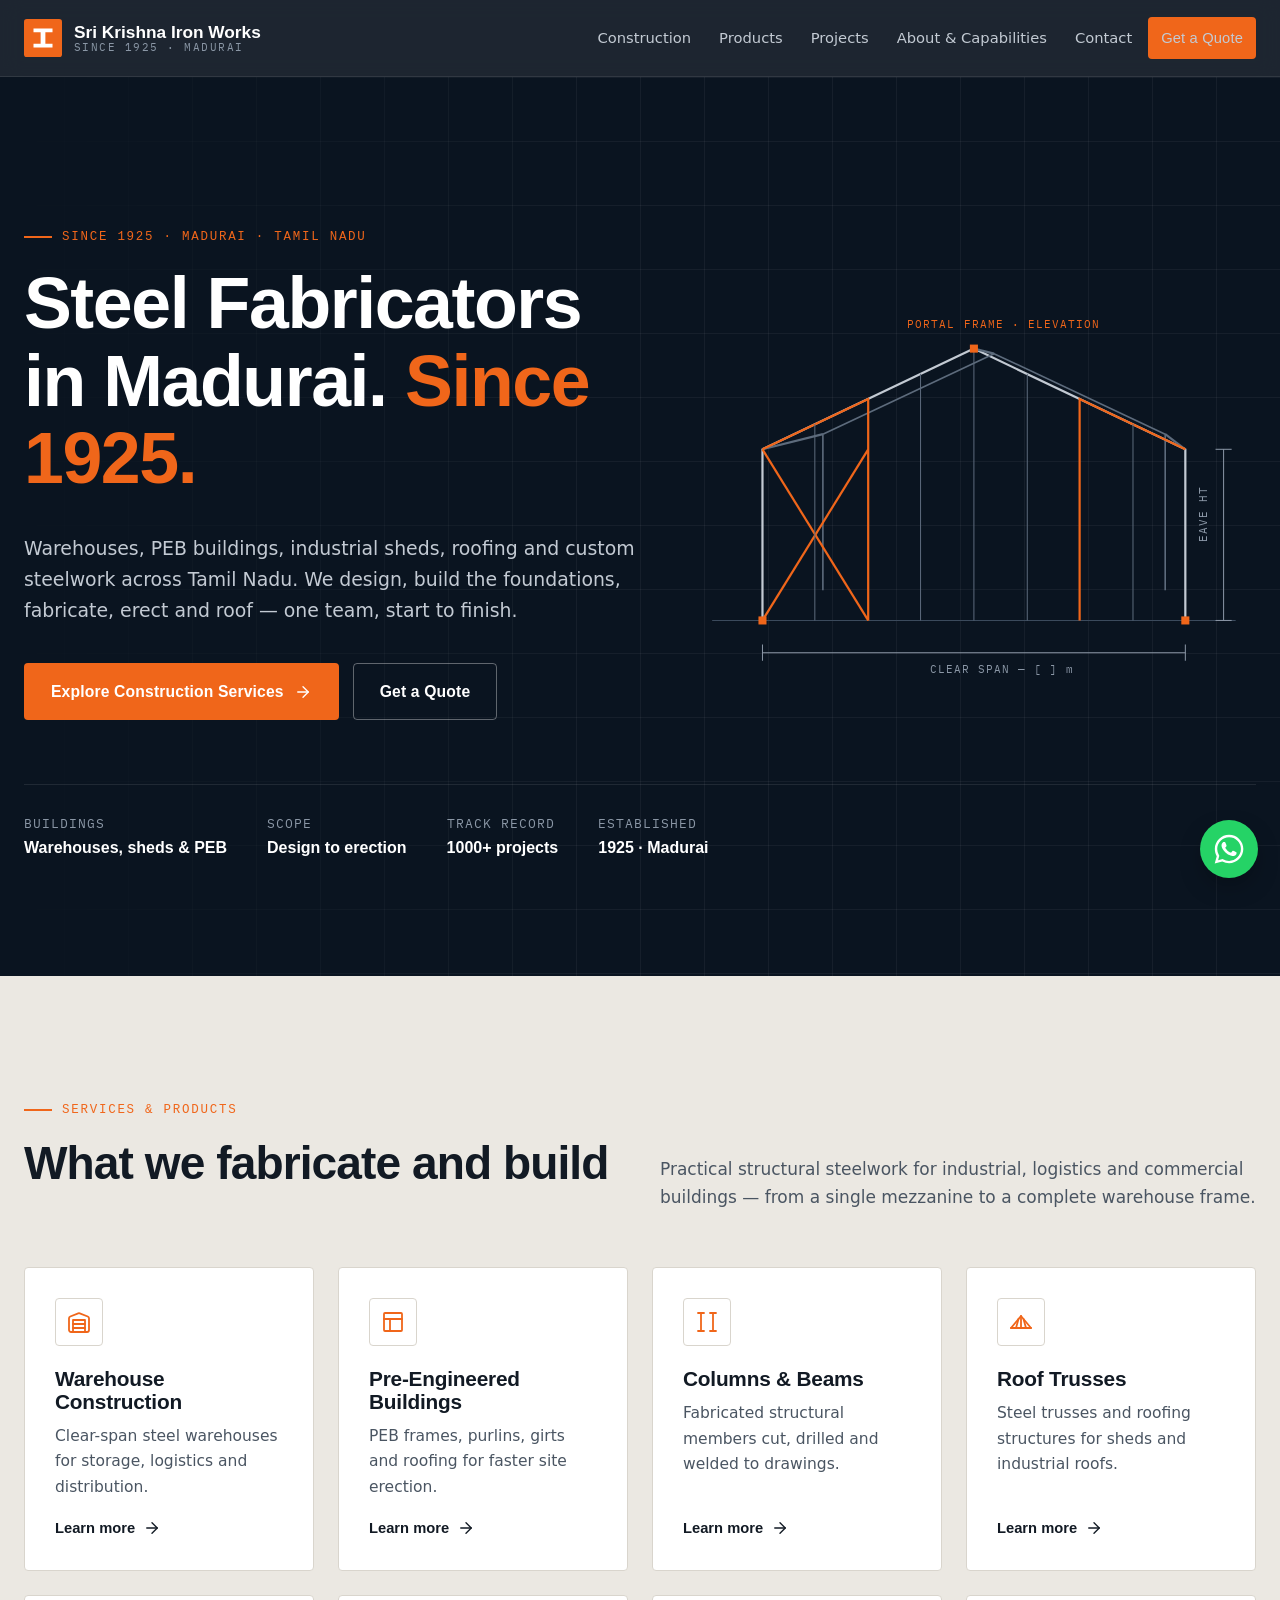
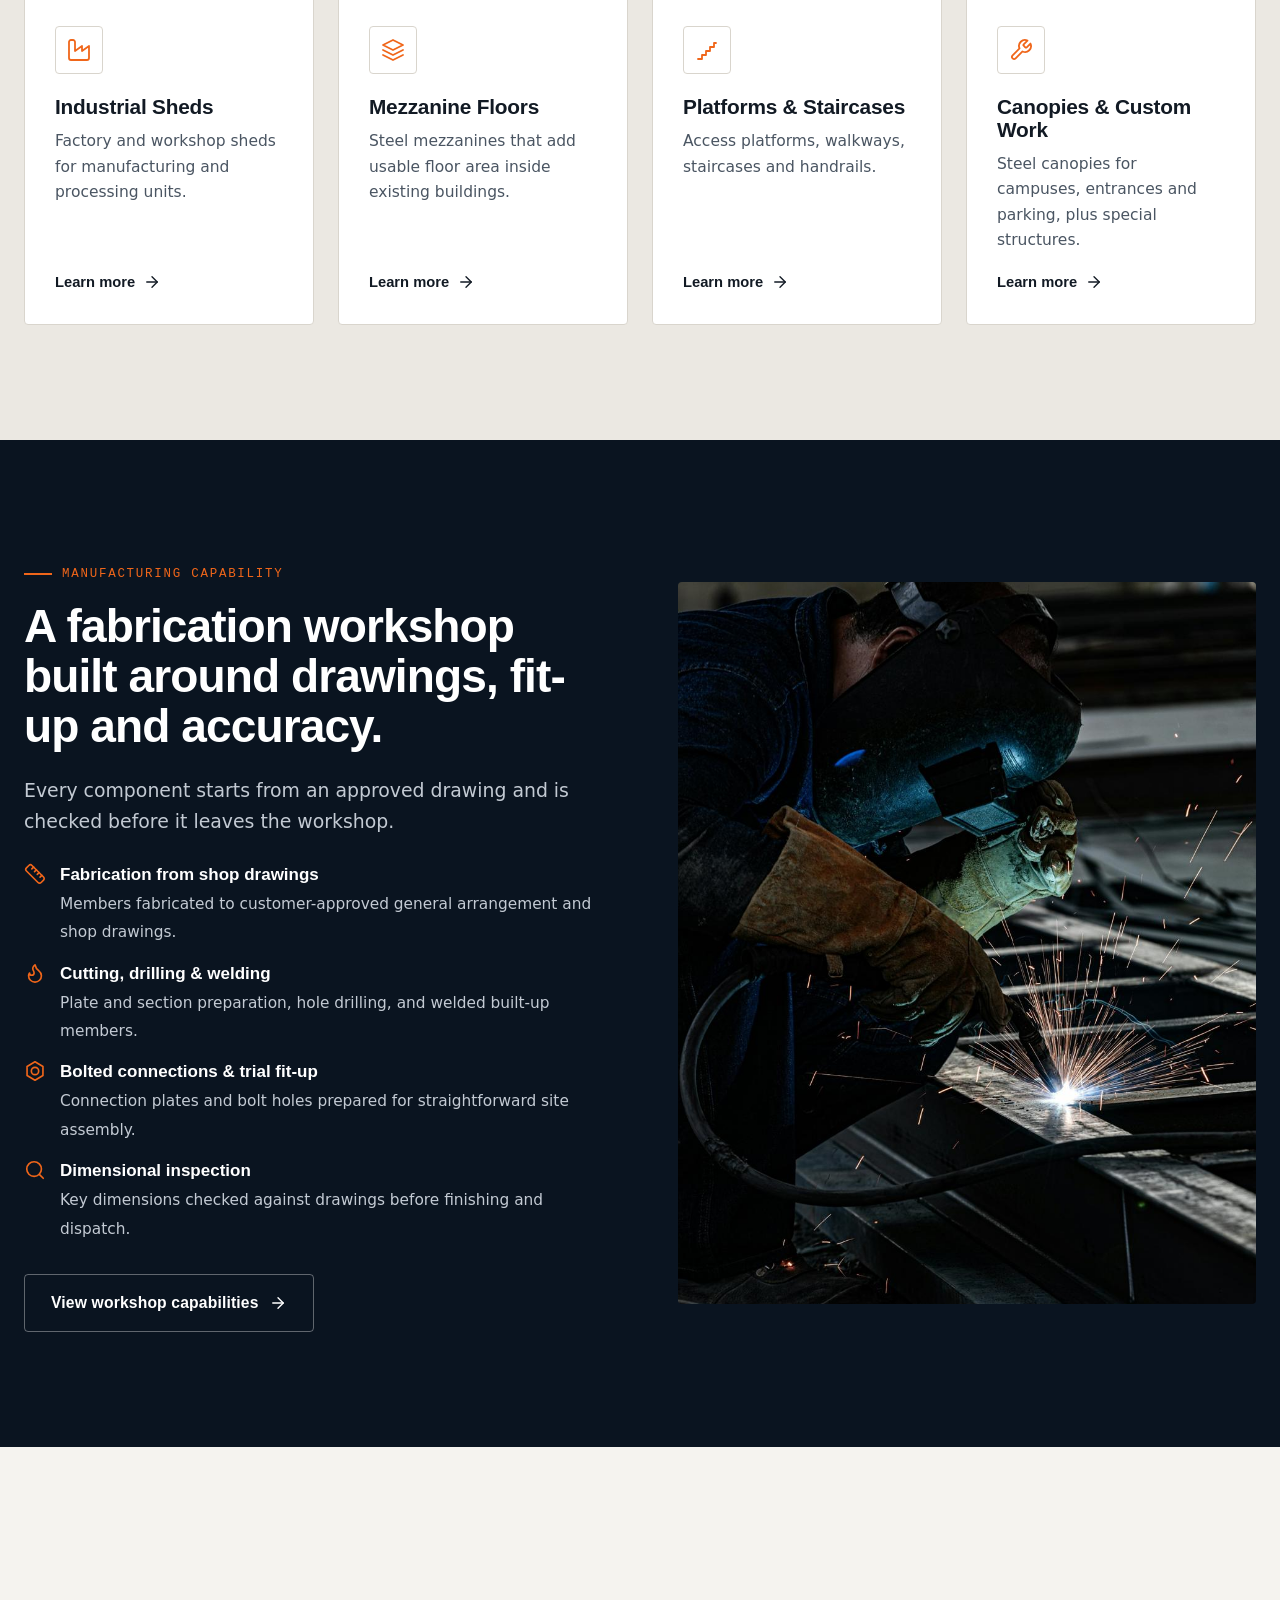
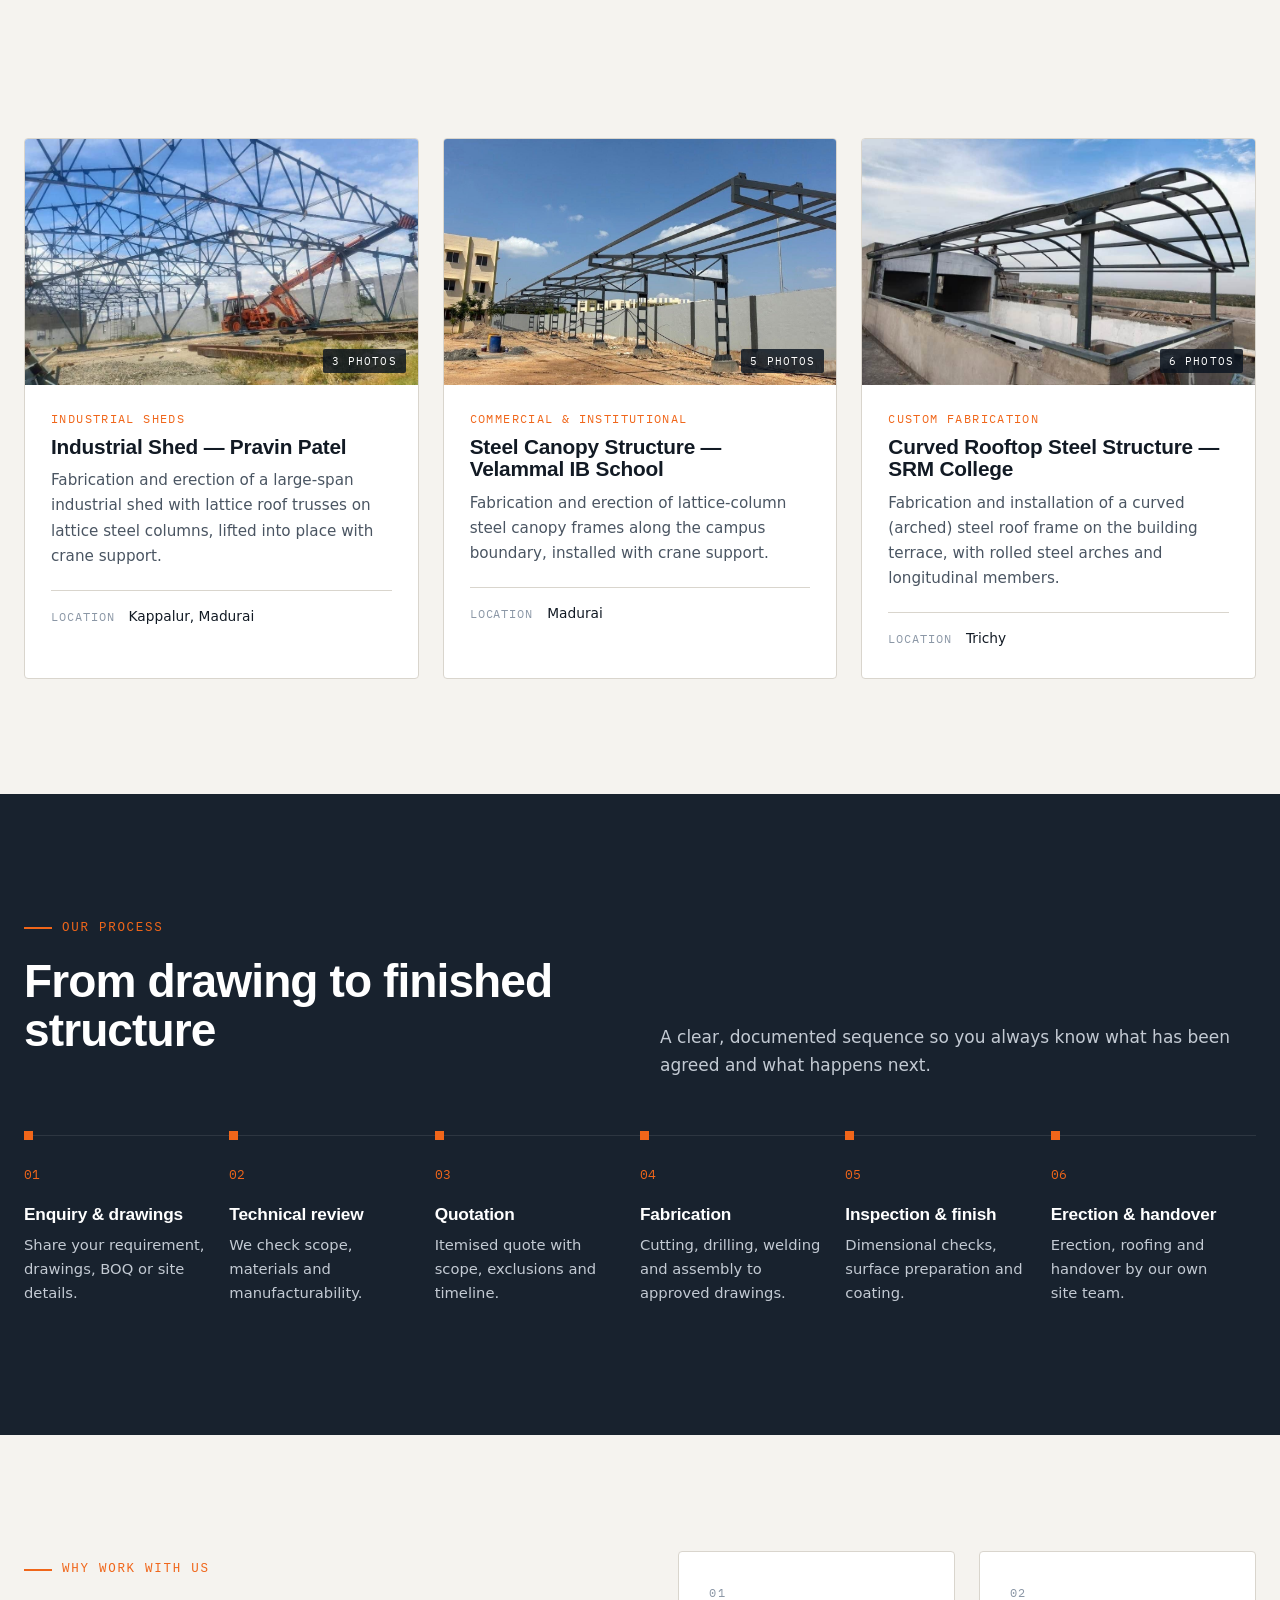
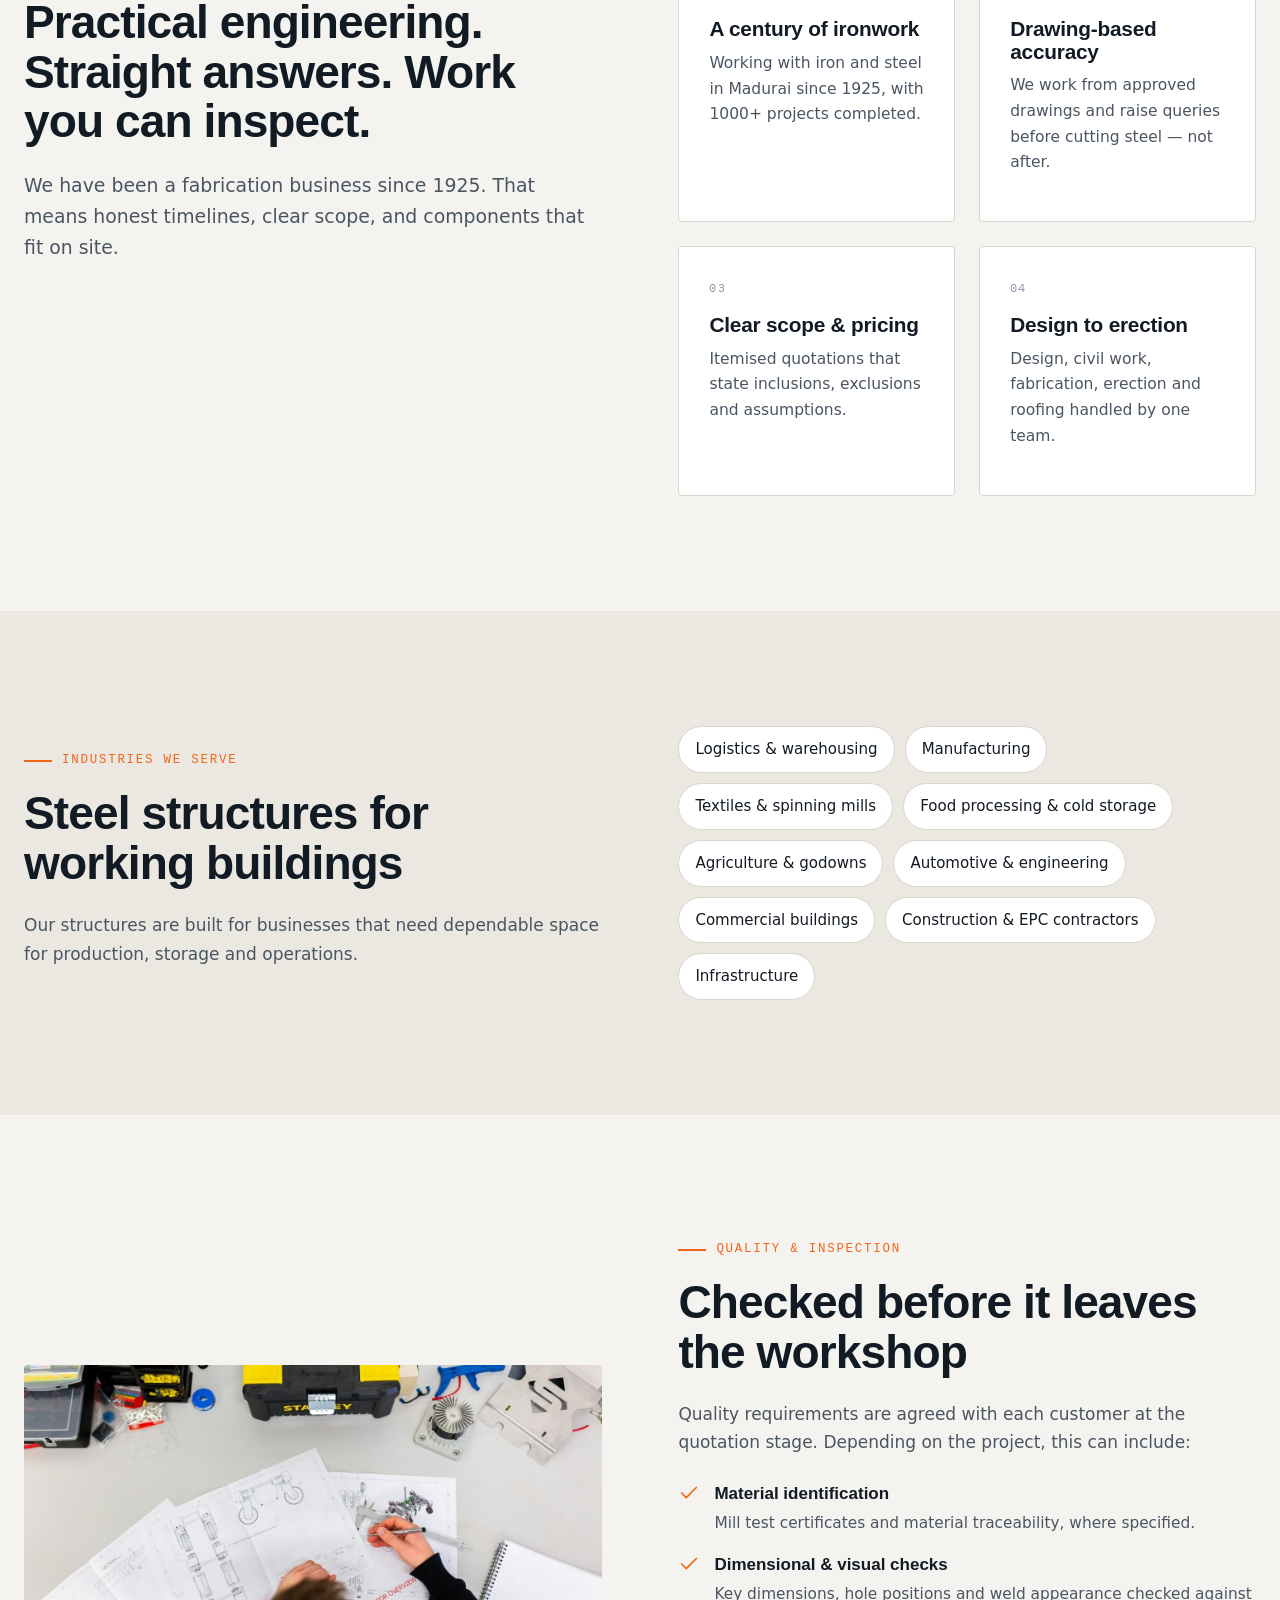
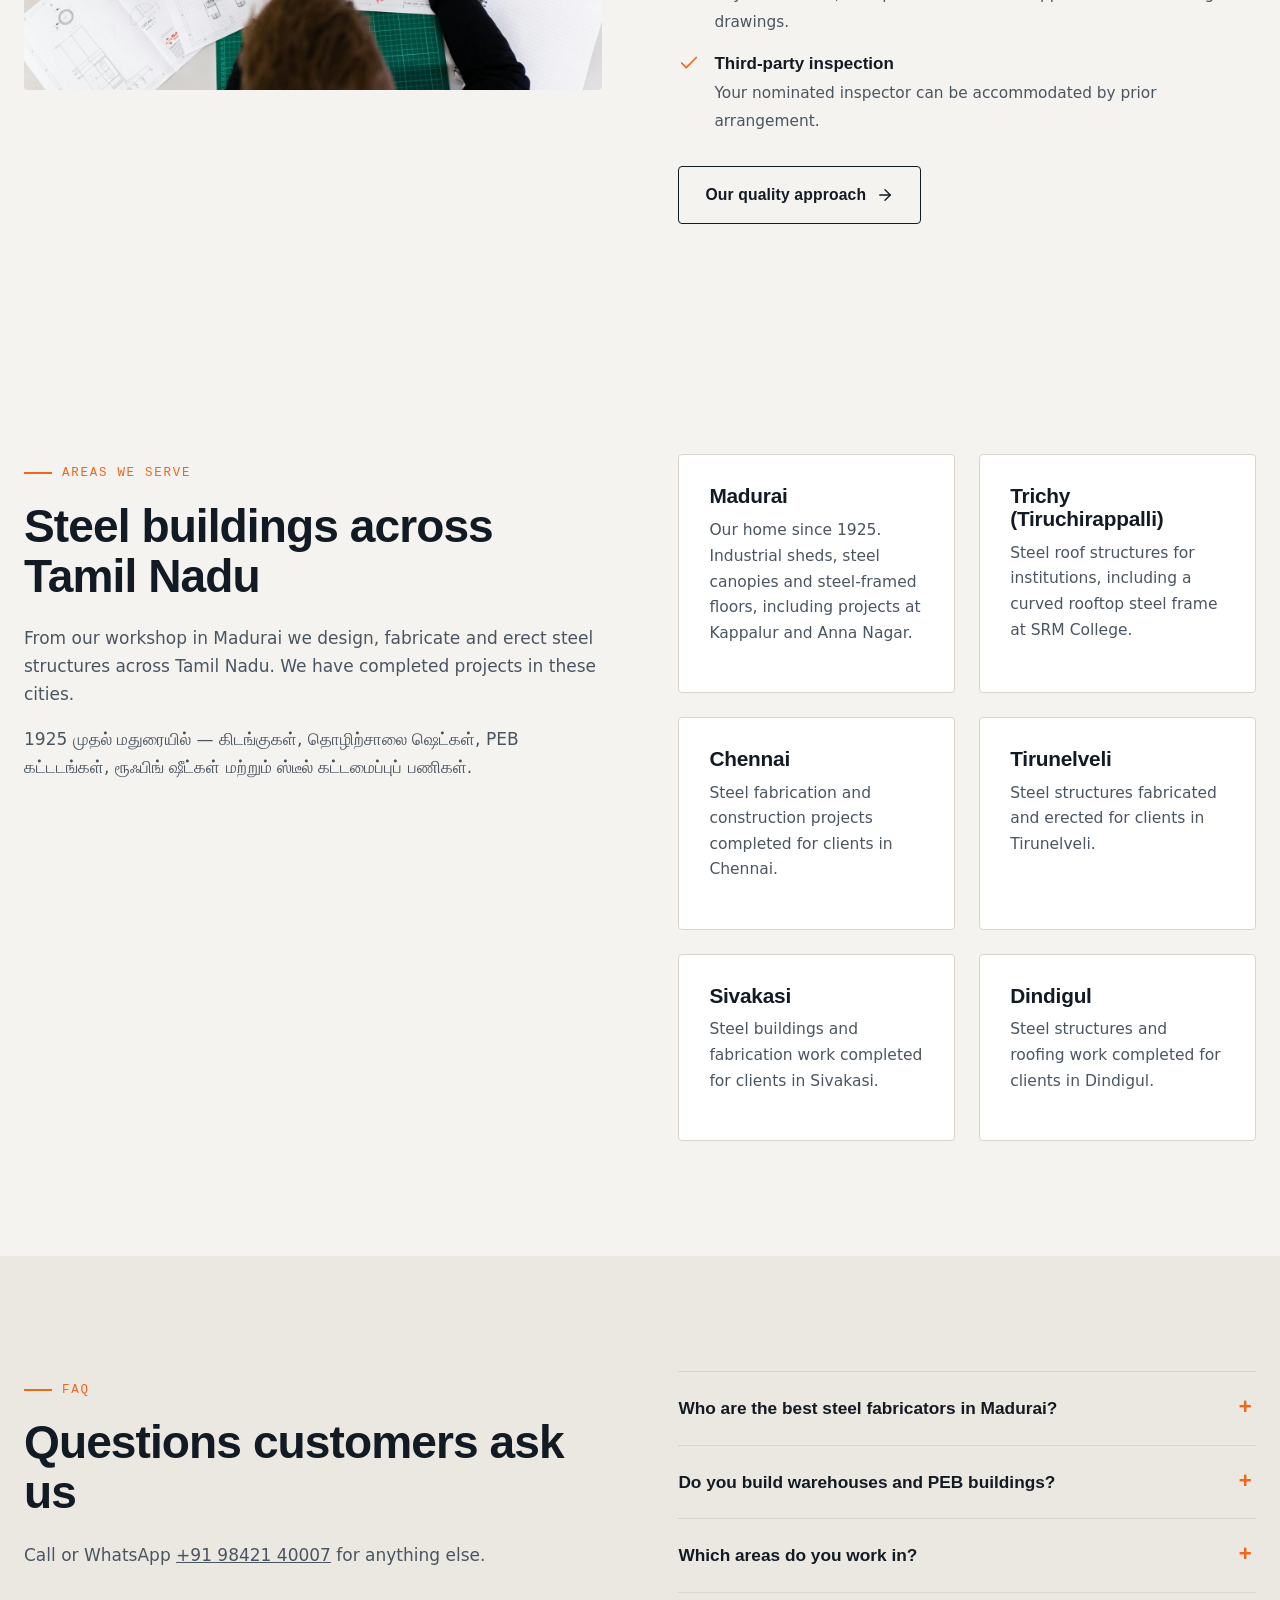
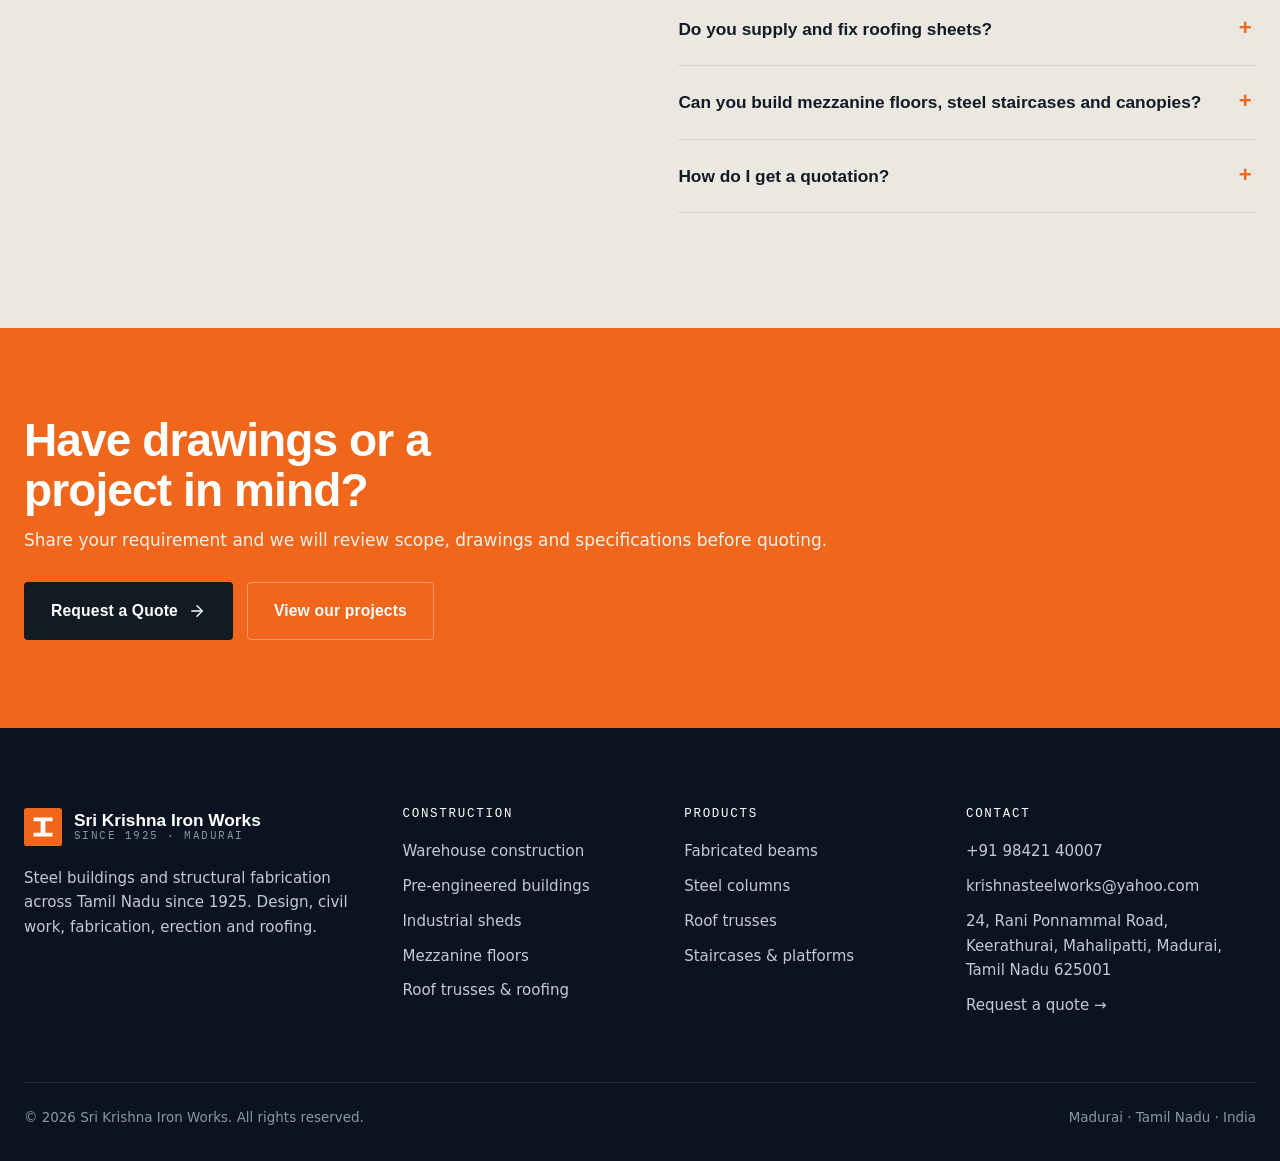
==== commit 05f3019a: "feat: improve SEO titles, business schema, areas served and FAQ" ====
--- a/index.html
+++ b/index.html
@@ -3,32 +3,34 @@
 <head>
 <meta charset="utf-8">
 <meta name="viewport" content="width=device-width, initial-scale=1">
-<title>Sri Krishna Iron Works | Steel Fabrication, Warehouse & PEB Construction in Madurai since 1925</title>
-<meta name="description" content="Sri Krishna Iron Works, Madurai: warehouses, PEB buildings, industrial sheds, roofing, mezzanines and structural steel fabrication across Tamil Nadu since 1925. 1000+ projects.">
+<title>Steel Fabricators in Madurai since 1925 | Sri Krishna Iron Works</title>
+<meta name="description" content="Steel fabricators in Madurai since 1925, 1000+ projects. Warehouses, PEB buildings, industrial sheds, roofing sheets and canopies across Tamil Nadu.">
 <link rel="canonical" href="https://srikrishnaironworks.com/">
 <meta property="og:type" content="website">
-<meta property="og:title" content="Sri Krishna Iron Works | Steel Fabrication, Warehouse & PEB Construction in Madurai since 1925">
-<meta property="og:description" content="Sri Krishna Iron Works, Madurai: warehouses, PEB buildings, industrial sheds, roofing, mezzanines and structural steel fabrication across Tamil Nadu since 1925. 1000+ projects.">
+<meta property="og:title" content="Steel Fabricators in Madurai since 1925 | Sri Krishna Iron Works">
+<meta property="og:description" content="Steel fabricators in Madurai since 1925, 1000+ projects. Warehouses, PEB buildings, industrial sheds, roofing sheets and canopies across Tamil Nadu.">
 <meta property="og:url" content="https://srikrishnaironworks.com/">
 <meta property="og:image" content="https://srikrishnaironworks.com/img/og-image.jpg">
 <meta name="twitter:card" content="summary_large_image">
 <meta name="theme-color" content="#0a1420">
-<link rel="icon" href="img/favicon.svg" type="image/svg+xml">
+<link rel="icon" href="/img/favicon.svg" type="image/svg+xml">
 <link rel="preconnect" href="https://fonts.googleapis.com">
 <link rel="preconnect" href="https://fonts.gstatic.com" crossorigin>
 <link rel="stylesheet" href="https://fonts.googleapis.com/css2?family=Archivo:wght@700;800&family=IBM+Plex+Mono:wght@400;500&family=Inter:wght@400;500;600&display=swap">
-<link rel="stylesheet" href="css/styles.css">
-<script type="application/ld+json">{"@context": "https://schema.org", "@type": "GeneralContractor", "name": "Sri Krishna Iron Works", "description": "Structural steel fabrication, warehouse and industrial shed construction, pre-engineered buildings and drawing-based fabricated steel supply.", "url": "https://srikrishnaironworks.com", "telephone": "+91-9842140007", "email": "krishnasteelworks@yahoo.com", "foundingDate": "1925", "founder": [{"@type": "Person", "name": "Ram Kumar K K"}, {"@type": "Person", "name": "Raj Kumar K K"}, {"@type": "Person", "name": "Sanjay Kumar K K R"}], "address": {"@type": "PostalAddress", "streetAddress": "24, Rani Ponnammal Road, Keerathurai, Mahalipatti", "addressLocality": "Madurai", "addressRegion": "Tamil Nadu", "postalCode": "625001", "addressCountry": "IN"}, "hasMap": "https://www.google.com/maps/search/?api=1&query=Sri+Krishna+Iron+Works+24+Rani+Ponnammal+Road+Keerathurai+Madurai+625001", "areaServed": ["Madurai", "Chennai", "Tiruchirappalli", "Tirunelveli", "Sivakasi", "Dindigul", "Tamil Nadu", "India"]}</script>
+<link rel="stylesheet" href="/css/styles.css">
+<script type="application/ld+json">{"@context": "https://schema.org", "@type": "GeneralContractor", "name": "Sri Krishna Iron Works", "alternateName": ["Sri Krishna Iron Works Madurai", "Krishna Iron Works Madurai"], "description": "Steel fabricators in Madurai since 1925 with 1000+ projects: warehouse construction, PEB buildings, industrial sheds, roof trusses and roofing sheets, mezzanine floors, steel staircases and platforms, canopies and structural steel fabrication across Tamil Nadu.", "image": "https://srikrishnaironworks.com/img/og-image.jpg", "logo": "https://srikrishnaironworks.com/img/favicon.svg", "priceRange": "On request", "knowsAbout": ["Structural steel fabrication", "Pre-engineered buildings", "Warehouse construction", "Industrial shed construction", "Roof trusses", "Roofing sheets", "Mezzanine floors", "Steel staircases", "Steel canopies"], "hasOfferCatalog": {"@type": "OfferCatalog", "name": "Steel construction services", "itemListElement": [{"@type": "Offer", "itemOffered": {"@type": "Service", "name": "Warehouse construction", "areaServed": "Tamil Nadu"}}, {"@type": "Offer", "itemOffered": {"@type": "Service", "name": "Pre-engineered buildings (PEB)", "areaServed": "Tamil Nadu"}}, {"@type": "Offer", "itemOffered": {"@type": "Service", "name": "Factory and industrial sheds", "areaServed": "Tamil Nadu"}}, {"@type": "Offer", "itemOffered": {"@type": "Service", "name": "Structural steel fabrication", "areaServed": "Tamil Nadu"}}, {"@type": "Offer", "itemOffered": {"@type": "Service", "name": "Roof trusses and roofing sheets", "areaServed": "Tamil Nadu"}}, {"@type": "Offer", "itemOffered": {"@type": "Service", "name": "Mezzanine floors", "areaServed": "Tamil Nadu"}}, {"@type": "Offer", "itemOffered": {"@type": "Service", "name": "Steel platforms and staircases", "areaServed": "Tamil Nadu"}}, {"@type": "Offer", "itemOffered": {"@type": "Service", "name": "Steel canopies", "areaServed": "Tamil Nadu"}}]}, "url": "https://srikrishnaironworks.com", "telephone": "+91-9842140007", "email": "krishnasteelworks@yahoo.com", "foundingDate": "1925", "founder": [{"@type": "Person", "name": "Ram Kumar K K"}, {"@type": "Person", "name": "Raj Kumar K K"}, {"@type": "Person", "name": "Sanjay Kumar K K R"}], "address": {"@type": "PostalAddress", "streetAddress": "24, Rani Ponnammal Road, Keerathurai, Mahalipatti", "addressLocality": "Madurai", "addressRegion": "Tamil Nadu", "postalCode": "625001", "addressCountry": "IN"}, "hasMap": "https://www.google.com/maps/search/?api=1&query=Sri+Krishna+Iron+Works+24+Rani+Ponnammal+Road+Keerathurai+Madurai+625001", "areaServed": [{"@type": "City", "name": "Madurai"}, {"@type": "City", "name": "Chennai"}, {"@type": "City", "name": "Tiruchirappalli"}, {"@type": "City", "name": "Tirunelveli"}, {"@type": "City", "name": "Sivakasi"}, {"@type": "City", "name": "Dindigul"}, {"@type": "State", "name": "Tamil Nadu"}]}</script>
+<script type="application/ld+json">{"@context": "https://schema.org", "@type": "WebSite", "name": "Sri Krishna Iron Works", "alternateName": "Sri Krishna Iron Works Madurai", "url": "https://srikrishnaironworks.com/"}</script>
+<script type="application/ld+json">{"@context": "https://schema.org", "@type": "FAQPage", "mainEntity": [{"@type": "Question", "name": "Who are the best steel fabricators in Madurai?", "acceptedAnswer": {"@type": "Answer", "text": "Sri Krishna Iron Works has been fabricating and building steel structures in Madurai since 1925, with more than 1000 projects completed across Tamil Nadu. We handle design, foundations, fabrication, erection and roofing."}}, {"@type": "Question", "name": "Do you build warehouses and PEB buildings?", "acceptedAnswer": {"@type": "Answer", "text": "Yes. We design and build warehouses, pre-engineered buildings (PEB) and factory sheds, including foundations, steel frames, roof trusses and roofing sheets."}}, {"@type": "Question", "name": "Which areas do you work in?", "acceptedAnswer": {"@type": "Answer", "text": "We are based in Madurai and have completed projects in Madurai, Chennai, Trichy, Tirunelveli, Sivakasi and Dindigul, and across Tamil Nadu."}}, {"@type": "Question", "name": "Do you supply and fix roofing sheets?", "acceptedAnswer": {"@type": "Answer", "text": "Yes. We supply and install roofing and cladding sheets along with steel roof trusses, purlins and gutters."}}, {"@type": "Question", "name": "Can you build mezzanine floors, steel staircases and canopies?", "acceptedAnswer": {"@type": "Answer", "text": "Yes. We fabricate and install mezzanine floors, steel staircases, platforms, walkways and steel canopies for schools, colleges, hospitals and industries."}}, {"@type": "Question", "name": "How do I get a quotation?", "acceptedAnswer": {"@type": "Answer", "text": "Send your site location, building size and requirement through the quote form or WhatsApp +91 98421 40007. We review it and reply with questions or a quotation."}}]}</script>
 </head>
 <body>
 <a class="skip-link" href="#main">Skip to content</a>
 <header class="site-header">
   <nav class="container nav" aria-label="Main">
-    <a class="brand" href="index.html" aria-label="Sri Krishna Iron Works home"><svg class="brand-mark" viewBox="0 0 40 40" aria-hidden="true"><rect width="40" height="40" rx="3" fill="#f0661a"/><path d="M10 10h20v4h-7.5v12H30v4H10v-4h7.5V14H10z" fill="#fff"/></svg><span class="brand-name">Sri Krishna Iron Works<small>Since 1925 · Madurai</small></span></a>
+    <a class="brand" href="/" aria-label="Sri Krishna Iron Works home"><svg class="brand-mark" viewBox="0 0 40 40" aria-hidden="true"><rect width="40" height="40" rx="3" fill="#f0661a"/><path d="M10 10h20v4h-7.5v12H30v4H10v-4h7.5V14H10z" fill="#fff"/></svg><span class="brand-name">Sri Krishna Iron Works<small>Since 1925 · Madurai</small></span></a>
     <button class="menu-toggle" aria-expanded="false" aria-controls="nav-links" aria-label="Open menu"><svg viewBox="0 0 24 24" fill="none" stroke="currentColor" stroke-width="1.8" stroke-linecap="round" stroke-linejoin="round" aria-hidden="true"><path d="M4 6h16M4 12h16M4 18h16"/></svg></button>
     <ul class="nav-links" id="nav-links">
-      <li><a href="construction.html">Construction</a></li><li><a href="products.html">Products</a></li><li><a href="projects.html">Projects</a></li><li><a href="about.html">About & Capabilities</a></li><li><a href="contact.html">Contact</a></li>
-      <li class="nav-cta-item"><a class="btn btn-primary nav-cta" href="contact.html">Get a Quote</a></li>
+      <li><a href="/construction">Construction</a></li><li><a href="/products">Products</a></li><li><a href="/projects">Projects</a></li><li><a href="/about">About & Capabilities</a></li><li><a href="/contact">Contact</a></li>
+      <li class="nav-cta-item"><a class="btn btn-primary nav-cta" href="/contact">Get a Quote</a></li>
     </ul>
   </nav>
 </header>
@@ -38,11 +40,11 @@
   <div class="container hero-grid">
     <div>
       <div class="eyebrow">Since 1925 · Madurai · Tamil Nadu</div>
-      <h1>Steel Structures Built to Last. <em>Since 1925.</em></h1>
+      <h1>Steel Fabricators in Madurai. <em>Since 1925.</em></h1>
       <p class="lead">Warehouses, PEB buildings, industrial sheds, roofing and custom steelwork across Tamil Nadu. We design, build the foundations, fabricate, erect and roof — one team, start to finish.</p>
       <div class="btn-row">
-        <a class="btn btn-primary" href="construction.html">Explore Construction Services <svg viewBox="0 0 24 24" fill="none" stroke="currentColor" stroke-width="1.8" stroke-linecap="round" stroke-linejoin="round" aria-hidden="true"><path d="M5 12h14"/><path d="m12 5 7 7-7 7"/></svg></a>
-        <a class="btn btn-ghost" href="contact.html">Get a Quote</a>
+        <a class="btn btn-primary" href="/construction">Explore Construction Services <svg viewBox="0 0 24 24" fill="none" stroke="currentColor" stroke-width="1.8" stroke-linecap="round" stroke-linejoin="round" aria-hidden="true"><path d="M5 12h14"/><path d="m12 5 7 7-7 7"/></svg></a>
+        <a class="btn btn-ghost" href="/contact">Get a Quote</a>
       </div>
     </div>
     <div class="hero-art"><svg viewBox="0 0 560 420" fill="none" class="draw" role="img" aria-label="Line drawing of a steel portal-frame warehouse structure">
@@ -104,14 +106,14 @@
       <p>Practical structural steelwork for industrial, logistics and commercial buildings — from a single mezzanine to a complete warehouse frame.</p>
     </div>
     <div class="grid grid-4">
-      <article class="card reveal"><div class="icon"><svg viewBox="0 0 24 24" fill="none" stroke="currentColor" stroke-width="1.8" stroke-linecap="round" stroke-linejoin="round" aria-hidden="true"><path d="M22 8.35V20a2 2 0 0 1-2 2H4a2 2 0 0 1-2-2V8.35A2 2 0 0 1 3.26 6.5l8-3.2a2 2 0 0 1 1.48 0l8 3.2A2 2 0 0 1 22 8.35Z"/><path d="M6 18h12"/><path d="M6 14h12"/><rect x="6" y="10" width="12" height="12"/></svg></div><h3>Warehouse Construction</h3><p>Clear-span steel warehouses for storage, logistics and distribution.</p><a class="more" href="construction.html#warehouse">Learn more <svg viewBox="0 0 24 24" fill="none" stroke="currentColor" stroke-width="1.8" stroke-linecap="round" stroke-linejoin="round" aria-hidden="true"><path d="M5 12h14"/><path d="m12 5 7 7-7 7"/></svg></a></article>
-      <article class="card reveal"><div class="icon"><svg viewBox="0 0 24 24" fill="none" stroke="currentColor" stroke-width="1.8" stroke-linecap="round" stroke-linejoin="round" aria-hidden="true"><rect width="18" height="18" x="3" y="3" rx="1"/><path d="M3 9h18"/><path d="M9 21V9"/></svg></div><h3>Pre-Engineered Buildings</h3><p>PEB frames, purlins, girts and roofing for faster site erection.</p><a class="more" href="construction.html#peb">Learn more <svg viewBox="0 0 24 24" fill="none" stroke="currentColor" stroke-width="1.8" stroke-linecap="round" stroke-linejoin="round" aria-hidden="true"><path d="M5 12h14"/><path d="m12 5 7 7-7 7"/></svg></a></article>
-      <article class="card reveal"><div class="icon"><svg viewBox="0 0 24 24" fill="none" stroke="currentColor" stroke-width="1.8" stroke-linecap="round" stroke-linejoin="round" aria-hidden="true"><path d="M6 3v18"/><path d="M18 3v18"/><path d="M3 3h6"/><path d="M15 3h6"/><path d="M3 21h6"/><path d="M15 21h6"/></svg></div><h3>Columns &amp; Beams</h3><p>Fabricated structural members cut, drilled and welded to drawings.</p><a class="more" href="products.html#beams">Learn more <svg viewBox="0 0 24 24" fill="none" stroke="currentColor" stroke-width="1.8" stroke-linecap="round" stroke-linejoin="round" aria-hidden="true"><path d="M5 12h14"/><path d="m12 5 7 7-7 7"/></svg></a></article>
-      <article class="card reveal"><div class="icon"><svg viewBox="0 0 24 24" fill="none" stroke="currentColor" stroke-width="1.8" stroke-linecap="round" stroke-linejoin="round" aria-hidden="true"><path d="M2 18h20"/><path d="M2 18 12 6l10 12"/><path d="m7 18 2.5-9"/><path d="m17 18-2.5-9"/><path d="M12 6v12"/></svg></div><h3>Roof Trusses</h3><p>Steel trusses and roofing structures for sheds and industrial roofs.</p><a class="more" href="products.html#trusses">Learn more <svg viewBox="0 0 24 24" fill="none" stroke="currentColor" stroke-width="1.8" stroke-linecap="round" stroke-linejoin="round" aria-hidden="true"><path d="M5 12h14"/><path d="m12 5 7 7-7 7"/></svg></a></article>
-      <article class="card reveal"><div class="icon"><svg viewBox="0 0 24 24" fill="none" stroke="currentColor" stroke-width="1.8" stroke-linecap="round" stroke-linejoin="round" aria-hidden="true"><path d="M2 20a2 2 0 0 0 2 2h16a2 2 0 0 0 2-2V8l-7 5V8l-7 5V4a2 2 0 0 0-2-2H4a2 2 0 0 0-2 2Z"/></svg></div><h3>Industrial Sheds</h3><p>Factory and workshop sheds for manufacturing and processing units.</p><a class="more" href="construction.html#sheds">Learn more <svg viewBox="0 0 24 24" fill="none" stroke="currentColor" stroke-width="1.8" stroke-linecap="round" stroke-linejoin="round" aria-hidden="true"><path d="M5 12h14"/><path d="m12 5 7 7-7 7"/></svg></a></article>
-      <article class="card reveal"><div class="icon"><svg viewBox="0 0 24 24" fill="none" stroke="currentColor" stroke-width="1.8" stroke-linecap="round" stroke-linejoin="round" aria-hidden="true"><path d="m12 2 10 5-10 5L2 7l10-5Z"/><path d="m2 17 10 5 10-5"/><path d="m2 12 10 5 10-5"/></svg></div><h3>Mezzanine Floors</h3><p>Steel mezzanines that add usable floor area inside existing buildings.</p><a class="more" href="construction.html#mezzanine">Learn more <svg viewBox="0 0 24 24" fill="none" stroke="currentColor" stroke-width="1.8" stroke-linecap="round" stroke-linejoin="round" aria-hidden="true"><path d="M5 12h14"/><path d="m12 5 7 7-7 7"/></svg></a></article>
-      <article class="card reveal"><div class="icon"><svg viewBox="0 0 24 24" fill="none" stroke="currentColor" stroke-width="1.8" stroke-linecap="round" stroke-linejoin="round" aria-hidden="true"><path d="M3 21h4v-4h4v-4h4V9h4V5h2"/></svg></div><h3>Platforms &amp; Staircases</h3><p>Access platforms, walkways, staircases and handrails.</p><a class="more" href="products.html#stairs">Learn more <svg viewBox="0 0 24 24" fill="none" stroke="currentColor" stroke-width="1.8" stroke-linecap="round" stroke-linejoin="round" aria-hidden="true"><path d="M5 12h14"/><path d="m12 5 7 7-7 7"/></svg></a></article>
-      <article class="card reveal"><div class="icon"><svg viewBox="0 0 24 24" fill="none" stroke="currentColor" stroke-width="1.8" stroke-linecap="round" stroke-linejoin="round" aria-hidden="true"><path d="M14.7 6.3a1 1 0 0 0 0 1.4l1.6 1.6a1 1 0 0 0 1.4 0l3.77-3.77a6 6 0 0 1-7.94 7.94l-6.91 6.91a2.12 2.12 0 0 1-3-3l6.91-6.91a6 6 0 0 1 7.94-7.94l-3.76 3.76z"/></svg></div><h3>Canopies &amp; Custom Work</h3><p>Steel canopies for campuses, entrances and parking, plus special structures.</p><a class="more" href="construction.html#custom">Learn more <svg viewBox="0 0 24 24" fill="none" stroke="currentColor" stroke-width="1.8" stroke-linecap="round" stroke-linejoin="round" aria-hidden="true"><path d="M5 12h14"/><path d="m12 5 7 7-7 7"/></svg></a></article>
+      <article class="card reveal"><div class="icon"><svg viewBox="0 0 24 24" fill="none" stroke="currentColor" stroke-width="1.8" stroke-linecap="round" stroke-linejoin="round" aria-hidden="true"><path d="M22 8.35V20a2 2 0 0 1-2 2H4a2 2 0 0 1-2-2V8.35A2 2 0 0 1 3.26 6.5l8-3.2a2 2 0 0 1 1.48 0l8 3.2A2 2 0 0 1 22 8.35Z"/><path d="M6 18h12"/><path d="M6 14h12"/><rect x="6" y="10" width="12" height="12"/></svg></div><h3>Warehouse Construction</h3><p>Clear-span steel warehouses for storage, logistics and distribution.</p><a class="more" href="/construction#warehouse">Learn more <svg viewBox="0 0 24 24" fill="none" stroke="currentColor" stroke-width="1.8" stroke-linecap="round" stroke-linejoin="round" aria-hidden="true"><path d="M5 12h14"/><path d="m12 5 7 7-7 7"/></svg></a></article>
+      <article class="card reveal"><div class="icon"><svg viewBox="0 0 24 24" fill="none" stroke="currentColor" stroke-width="1.8" stroke-linecap="round" stroke-linejoin="round" aria-hidden="true"><rect width="18" height="18" x="3" y="3" rx="1"/><path d="M3 9h18"/><path d="M9 21V9"/></svg></div><h3>Pre-Engineered Buildings</h3><p>PEB frames, purlins, girts and roofing for faster site erection.</p><a class="more" href="/construction#peb">Learn more <svg viewBox="0 0 24 24" fill="none" stroke="currentColor" stroke-width="1.8" stroke-linecap="round" stroke-linejoin="round" aria-hidden="true"><path d="M5 12h14"/><path d="m12 5 7 7-7 7"/></svg></a></article>
+      <article class="card reveal"><div class="icon"><svg viewBox="0 0 24 24" fill="none" stroke="currentColor" stroke-width="1.8" stroke-linecap="round" stroke-linejoin="round" aria-hidden="true"><path d="M6 3v18"/><path d="M18 3v18"/><path d="M3 3h6"/><path d="M15 3h6"/><path d="M3 21h6"/><path d="M15 21h6"/></svg></div><h3>Columns &amp; Beams</h3><p>Fabricated structural members cut, drilled and welded to drawings.</p><a class="more" href="/products#beams">Learn more <svg viewBox="0 0 24 24" fill="none" stroke="currentColor" stroke-width="1.8" stroke-linecap="round" stroke-linejoin="round" aria-hidden="true"><path d="M5 12h14"/><path d="m12 5 7 7-7 7"/></svg></a></article>
+      <article class="card reveal"><div class="icon"><svg viewBox="0 0 24 24" fill="none" stroke="currentColor" stroke-width="1.8" stroke-linecap="round" stroke-linejoin="round" aria-hidden="true"><path d="M2 18h20"/><path d="M2 18 12 6l10 12"/><path d="m7 18 2.5-9"/><path d="m17 18-2.5-9"/><path d="M12 6v12"/></svg></div><h3>Roof Trusses</h3><p>Steel trusses and roofing structures for sheds and industrial roofs.</p><a class="more" href="/products#trusses">Learn more <svg viewBox="0 0 24 24" fill="none" stroke="currentColor" stroke-width="1.8" stroke-linecap="round" stroke-linejoin="round" aria-hidden="true"><path d="M5 12h14"/><path d="m12 5 7 7-7 7"/></svg></a></article>
+      <article class="card reveal"><div class="icon"><svg viewBox="0 0 24 24" fill="none" stroke="currentColor" stroke-width="1.8" stroke-linecap="round" stroke-linejoin="round" aria-hidden="true"><path d="M2 20a2 2 0 0 0 2 2h16a2 2 0 0 0 2-2V8l-7 5V8l-7 5V4a2 2 0 0 0-2-2H4a2 2 0 0 0-2 2Z"/></svg></div><h3>Industrial Sheds</h3><p>Factory and workshop sheds for manufacturing and processing units.</p><a class="more" href="/construction#sheds">Learn more <svg viewBox="0 0 24 24" fill="none" stroke="currentColor" stroke-width="1.8" stroke-linecap="round" stroke-linejoin="round" aria-hidden="true"><path d="M5 12h14"/><path d="m12 5 7 7-7 7"/></svg></a></article>
+      <article class="card reveal"><div class="icon"><svg viewBox="0 0 24 24" fill="none" stroke="currentColor" stroke-width="1.8" stroke-linecap="round" stroke-linejoin="round" aria-hidden="true"><path d="m12 2 10 5-10 5L2 7l10-5Z"/><path d="m2 17 10 5 10-5"/><path d="m2 12 10 5 10-5"/></svg></div><h3>Mezzanine Floors</h3><p>Steel mezzanines that add usable floor area inside existing buildings.</p><a class="more" href="/construction#mezzanine">Learn more <svg viewBox="0 0 24 24" fill="none" stroke="currentColor" stroke-width="1.8" stroke-linecap="round" stroke-linejoin="round" aria-hidden="true"><path d="M5 12h14"/><path d="m12 5 7 7-7 7"/></svg></a></article>
+      <article class="card reveal"><div class="icon"><svg viewBox="0 0 24 24" fill="none" stroke="currentColor" stroke-width="1.8" stroke-linecap="round" stroke-linejoin="round" aria-hidden="true"><path d="M3 21h4v-4h4v-4h4V9h4V5h2"/></svg></div><h3>Platforms &amp; Staircases</h3><p>Access platforms, walkways, staircases and handrails.</p><a class="more" href="/products#stairs">Learn more <svg viewBox="0 0 24 24" fill="none" stroke="currentColor" stroke-width="1.8" stroke-linecap="round" stroke-linejoin="round" aria-hidden="true"><path d="M5 12h14"/><path d="m12 5 7 7-7 7"/></svg></a></article>
+      <article class="card reveal"><div class="icon"><svg viewBox="0 0 24 24" fill="none" stroke="currentColor" stroke-width="1.8" stroke-linecap="round" stroke-linejoin="round" aria-hidden="true"><path d="M14.7 6.3a1 1 0 0 0 0 1.4l1.6 1.6a1 1 0 0 0 1.4 0l3.77-3.77a6 6 0 0 1-7.94 7.94l-6.91 6.91a2.12 2.12 0 0 1-3-3l6.91-6.91a6 6 0 0 1 7.94-7.94l-3.76 3.76z"/></svg></div><h3>Canopies &amp; Custom Work</h3><p>Steel canopies for campuses, entrances and parking, plus special structures.</p><a class="more" href="/construction#custom">Learn more <svg viewBox="0 0 24 24" fill="none" stroke="currentColor" stroke-width="1.8" stroke-linecap="round" stroke-linejoin="round" aria-hidden="true"><path d="M5 12h14"/><path d="m12 5 7 7-7 7"/></svg></a></article>
     </div>
   </div>
 </section>
@@ -128,9 +130,9 @@
         <li><svg viewBox="0 0 24 24" fill="none" stroke="currentColor" stroke-width="1.8" stroke-linecap="round" stroke-linejoin="round" aria-hidden="true"><path d="M12 2l8.66 5v10L12 22l-8.66-5V7z"/><circle cx="12" cy="12" r="4"/></svg><div><strong>Bolted connections &amp; trial fit-up</strong><span>Connection plates and bolt holes prepared for straightforward site assembly.</span></div></li>
         <li><svg viewBox="0 0 24 24" fill="none" stroke="currentColor" stroke-width="1.8" stroke-linecap="round" stroke-linejoin="round" aria-hidden="true"><circle cx="11" cy="11" r="8"/><path d="m21 21-4.3-4.3"/></svg><div><strong>Dimensional inspection</strong><span>Key dimensions checked against drawings before finishing and dispatch.</span></div></li>
       </ul>
-      <a class="btn btn-ghost" href="about.html#capabilities">View workshop capabilities <svg viewBox="0 0 24 24" fill="none" stroke="currentColor" stroke-width="1.8" stroke-linecap="round" stroke-linejoin="round" aria-hidden="true"><path d="M5 12h14"/><path d="m12 5 7 7-7 7"/></svg></a>
-    </div>
-    <div class="reveal"><img class="img-real tall" src="img/stock/welder-steel-beam.jpg" alt="Welder joining a structural steel member" loading="lazy" width="1200" height="900"></div>
+      <a class="btn btn-ghost" href="/about#capabilities">View workshop capabilities <svg viewBox="0 0 24 24" fill="none" stroke="currentColor" stroke-width="1.8" stroke-linecap="round" stroke-linejoin="round" aria-hidden="true"><path d="M5 12h14"/><path d="m12 5 7 7-7 7"/></svg></a>
+    </div>
+    <div class="reveal"><img class="img-real tall" src="/img/stock/welder-steel-beam.jpg" alt="Welder joining a structural steel member" loading="lazy" width="1200" height="900"></div>
   </div>
 </section>
 
@@ -138,7 +140,7 @@
   <div class="container">
     <div class="section-head reveal">
       <div><div class="eyebrow">Featured projects</div><h2 id="proj-h">Recent work</h2></div>
-      <p>A selection of steel structures we have fabricated and built. <a href="projects.html">See all projects →</a></p>
+      <p>A selection of steel structures we have fabricated and built. <a href="/projects">See all projects →</a></p>
     </div>
     <div class="grid grid-3" id="featured-projects"></div>
   </div>
@@ -194,7 +196,7 @@
 
 <section class="section" aria-labelledby="qa-h">
   <div class="container split">
-    <div class="reveal"><img class="img-real wide" src="img/stock/inspection-drawings.jpg" alt="Checking fabricated dimensions against technical drawings" loading="lazy" width="1200" height="900"></div>
+    <div class="reveal"><img class="img-real wide" src="/img/stock/inspection-drawings.jpg" alt="Checking fabricated dimensions against technical drawings" loading="lazy" width="1200" height="900"></div>
     <div class="reveal">
       <div class="eyebrow">Quality &amp; inspection</div>
       <h2 id="qa-h">Checked before it leaves the workshop</h2>
@@ -204,8 +206,34 @@
         <li><svg viewBox="0 0 24 24" fill="none" stroke="currentColor" stroke-width="1.8" stroke-linecap="round" stroke-linejoin="round" aria-hidden="true"><path d="M20 6 9 17l-5-5"/></svg><div><strong>Dimensional &amp; visual checks</strong><span>Key dimensions, hole positions and weld appearance checked against drawings.</span></div></li>
         <li><svg viewBox="0 0 24 24" fill="none" stroke="currentColor" stroke-width="1.8" stroke-linecap="round" stroke-linejoin="round" aria-hidden="true"><path d="M20 6 9 17l-5-5"/></svg><div><strong>Third-party inspection</strong><span>Your nominated inspector can be accommodated by prior arrangement.</span></div></li>
       </ul>
-      <a class="btn btn-outline" href="about.html#quality">Our quality approach <svg viewBox="0 0 24 24" fill="none" stroke="currentColor" stroke-width="1.8" stroke-linecap="round" stroke-linejoin="round" aria-hidden="true"><path d="M5 12h14"/><path d="m12 5 7 7-7 7"/></svg></a>
-    </div>
+      <a class="btn btn-outline" href="/about#quality">Our quality approach <svg viewBox="0 0 24 24" fill="none" stroke="currentColor" stroke-width="1.8" stroke-linecap="round" stroke-linejoin="round" aria-hidden="true"><path d="M5 12h14"/><path d="m12 5 7 7-7 7"/></svg></a>
+    </div>
+  </div>
+</section>
+
+<section class="section" aria-labelledby="areas-h">
+  <div class="container split top">
+    <div class="reveal">
+      <div class="eyebrow">Areas we serve</div>
+      <h2 id="areas-h">Steel buildings across Tamil Nadu</h2>
+      <p class="muted">From our workshop in Madurai we design, fabricate and erect steel structures across Tamil Nadu. We have completed projects in these cities.</p>
+      <p class="muted" lang="ta">1925 முதல் மதுரையில் — கிடங்குகள், தொழிற்சாலை ஷெட்கள், PEB கட்டடங்கள், ரூஃபிங் ஷீட்கள் மற்றும் ஸ்டீல் கட்டமைப்புப் பணிகள்.</p>
+    </div>
+    <div class="grid grid-2 reveal">
+      <div class="card"><h3>Madurai</h3><p>Our home since 1925. Industrial sheds, steel canopies and steel-framed floors, including projects at Kappalur and Anna Nagar.</p></div>
+      <div class="card"><h3>Trichy (Tiruchirappalli)</h3><p>Steel roof structures for institutions, including a curved rooftop steel frame at SRM College.</p></div>
+      <div class="card"><h3>Chennai</h3><p>Steel fabrication and construction projects completed for clients in Chennai.</p></div>
+      <div class="card"><h3>Tirunelveli</h3><p>Steel structures fabricated and erected for clients in Tirunelveli.</p></div>
+      <div class="card"><h3>Sivakasi</h3><p>Steel buildings and fabrication work completed for clients in Sivakasi.</p></div>
+      <div class="card"><h3>Dindigul</h3><p>Steel structures and roofing work completed for clients in Dindigul.</p></div>
+    </div>
+  </div>
+</section>
+
+<section class="section alt" aria-labelledby="hfaq-h">
+  <div class="container split top">
+    <div><div class="eyebrow">FAQ</div><h2 id="hfaq-h">Questions customers ask us</h2><p class="muted">Call or WhatsApp <a href="tel:+919842140007">+91 98421 40007</a> for anything else.</p></div>
+    <div class="faq"><details><summary>Who are the best steel fabricators in Madurai?</summary><p>Sri Krishna Iron Works has been fabricating and building steel structures in Madurai since 1925, with more than 1000 projects completed across Tamil Nadu. We handle design, foundations, fabrication, erection and roofing.</p></details><details><summary>Do you build warehouses and PEB buildings?</summary><p>Yes. We design and build warehouses, pre-engineered buildings (PEB) and factory sheds, including foundations, steel frames, roof trusses and roofing sheets.</p></details><details><summary>Which areas do you work in?</summary><p>We are based in Madurai and have completed projects in Madurai, Chennai, Trichy, Tirunelveli, Sivakasi and Dindigul, and across Tamil Nadu.</p></details><details><summary>Do you supply and fix roofing sheets?</summary><p>Yes. We supply and install roofing and cladding sheets along with steel roof trusses, purlins and gutters.</p></details><details><summary>Can you build mezzanine floors, steel staircases and canopies?</summary><p>Yes. We fabricate and install mezzanine floors, steel staircases, platforms, walkways and steel canopies for schools, colleges, hospitals and industries.</p></details><details><summary>How do I get a quotation?</summary><p>Send your site location, building size and requirement through the quote form or WhatsApp +91 98421 40007. We review it and reply with questions or a quotation.</p></details></div>
   </div>
 </section>
 
@@ -213,8 +241,8 @@
   <div class="container inner">
     <div><h2>Have drawings or a project in mind?</h2><p>Share your requirement and we will review scope, drawings and specifications before quoting.</p></div>
     <div class="btn-row">
-      <a class="btn btn-dark" href="contact.html">Request a Quote <svg viewBox="0 0 24 24" fill="none" stroke="currentColor" stroke-width="1.8" stroke-linecap="round" stroke-linejoin="round" aria-hidden="true"><path d="M5 12h14"/><path d="m12 5 7 7-7 7"/></svg></a>
-      <a class="btn btn-ghost" href="projects.html">View our projects</a>
+      <a class="btn btn-dark" href="/contact">Request a Quote <svg viewBox="0 0 24 24" fill="none" stroke="currentColor" stroke-width="1.8" stroke-linecap="round" stroke-linejoin="round" aria-hidden="true"><path d="M5 12h14"/><path d="m12 5 7 7-7 7"/></svg></a>
+      <a class="btn btn-ghost" href="/projects">View our projects</a>
     </div>
   </div>
 </section>
@@ -224,26 +252,26 @@
   <div class="container">
     <div class="footer-grid">
       <div>
-        <a class="brand" href="index.html"><svg class="brand-mark" viewBox="0 0 40 40" aria-hidden="true"><rect width="40" height="40" rx="3" fill="#f0661a"/><path d="M10 10h20v4h-7.5v12H30v4H10v-4h7.5V14H10z" fill="#fff"/></svg><span class="brand-name" style="color:#fff">Sri Krishna Iron Works<small>Since 1925 · Madurai</small></span></a>
+        <a class="brand" href="/"><svg class="brand-mark" viewBox="0 0 40 40" aria-hidden="true"><rect width="40" height="40" rx="3" fill="#f0661a"/><path d="M10 10h20v4h-7.5v12H30v4H10v-4h7.5V14H10z" fill="#fff"/></svg><span class="brand-name" style="color:#fff">Sri Krishna Iron Works<small>Since 1925 · Madurai</small></span></a>
         <p style="margin-top:20px;max-width:34ch">Steel buildings and structural fabrication across Tamil Nadu since 1925. Design, civil work, fabrication, erection and roofing.</p>
       </div>
       <div>
         <h4>Construction</h4>
         <ul>
-          <li><a href="construction.html#warehouse">Warehouse construction</a></li>
-          <li><a href="construction.html#peb">Pre-engineered buildings</a></li>
-          <li><a href="construction.html#sheds">Industrial sheds</a></li>
-          <li><a href="construction.html#mezzanine">Mezzanine floors</a></li>
-          <li><a href="construction.html#roofing">Roof trusses &amp; roofing</a></li>
+          <li><a href="/construction#warehouse">Warehouse construction</a></li>
+          <li><a href="/construction#peb">Pre-engineered buildings</a></li>
+          <li><a href="/construction#sheds">Industrial sheds</a></li>
+          <li><a href="/construction#mezzanine">Mezzanine floors</a></li>
+          <li><a href="/construction#roofing">Roof trusses &amp; roofing</a></li>
         </ul>
       </div>
       <div>
         <h4>Products</h4>
         <ul>
-          <li><a href="products.html#beams">Fabricated beams</a></li>
-          <li><a href="products.html#columns">Steel columns</a></li>
-          <li><a href="products.html#trusses">Roof trusses</a></li>
-          <li><a href="products.html#stairs">Staircases &amp; platforms</a></li>
+          <li><a href="/products#beams">Fabricated beams</a></li>
+          <li><a href="/products#columns">Steel columns</a></li>
+          <li><a href="/products#trusses">Roof trusses</a></li>
+          <li><a href="/products#stairs">Staircases &amp; platforms</a></li>
         </ul>
       </div>
       <div>
@@ -252,7 +280,7 @@
           <li><a data-site="phone" href="tel:+919842140007">+91 98421 40007</a></li>
           <li><a data-site="email" href="mailto:krishnasteelworks@yahoo.com">krishnasteelworks@yahoo.com</a></li>
           <li><span data-site="address">24, Rani Ponnammal Road, Keerathurai, Madurai 625001</span></li>
-          <li><a href="contact.html">Request a quote →</a></li>
+          <li><a href="/contact">Request a quote →</a></li>
         </ul>
       </div>
     </div>
@@ -263,8 +291,8 @@
   </div>
 </footer>
 <a class="wa-float" data-site="whatsapp" href="https://wa.me/919842140007" target="_blank" rel="noopener" aria-label="Chat on WhatsApp"><svg viewBox="0 0 24 24" fill="currentColor" aria-hidden="true"><path d="M17.47 14.38c-.3-.15-1.76-.87-2.03-.97-.27-.1-.47-.15-.67.15-.2.3-.77.97-.94 1.17-.17.2-.35.22-.64.07-.3-.15-1.26-.46-2.4-1.48-.89-.79-1.49-1.77-1.66-2.07-.17-.3-.02-.46.13-.6.13-.13.3-.35.45-.52.15-.17.2-.3.3-.5.1-.2.05-.37-.02-.52-.08-.15-.67-1.62-.92-2.22-.24-.58-.49-.5-.67-.51h-.57c-.2 0-.52.07-.79.37-.27.3-1.04 1.02-1.04 2.48s1.07 2.88 1.21 3.08c.15.2 2.1 3.2 5.08 4.49.71.3 1.26.49 1.7.63.71.22 1.36.19 1.87.12.57-.09 1.76-.72 2-1.41.25-.7.25-1.29.17-1.41-.07-.12-.27-.2-.57-.35zM12.05 21.5h-.01a9.45 9.45 0 0 1-4.82-1.32l-.35-.2-3.58.94.96-3.49-.23-.36a9.44 9.44 0 0 1-1.45-5.03c0-5.22 4.25-9.47 9.48-9.47a9.4 9.4 0 0 1 6.7 2.78 9.4 9.4 0 0 1 2.77 6.7c0 5.22-4.25 9.47-9.47 9.47zm8.06-17.53A11.33 11.33 0 0 0 12.05.63C5.77.63.66 5.74.66 12.02c0 2 .52 3.96 1.52 5.69L.57 23.6l6.04-1.58a11.4 11.4 0 0 0 5.44 1.39h.01c6.28 0 11.39-5.11 11.39-11.39 0-3.04-1.19-5.9-3.34-8.05z"/></svg></a>
-<script src="js/config.js"></script>
-<script src="js/projects-data.js"></script>
-<script src="js/main.js"></script>
+<script src="/js/config.js"></script>
+<script src="/js/projects-data.js"></script>
+<script src="/js/main.js"></script>
 </body>
 </html>
